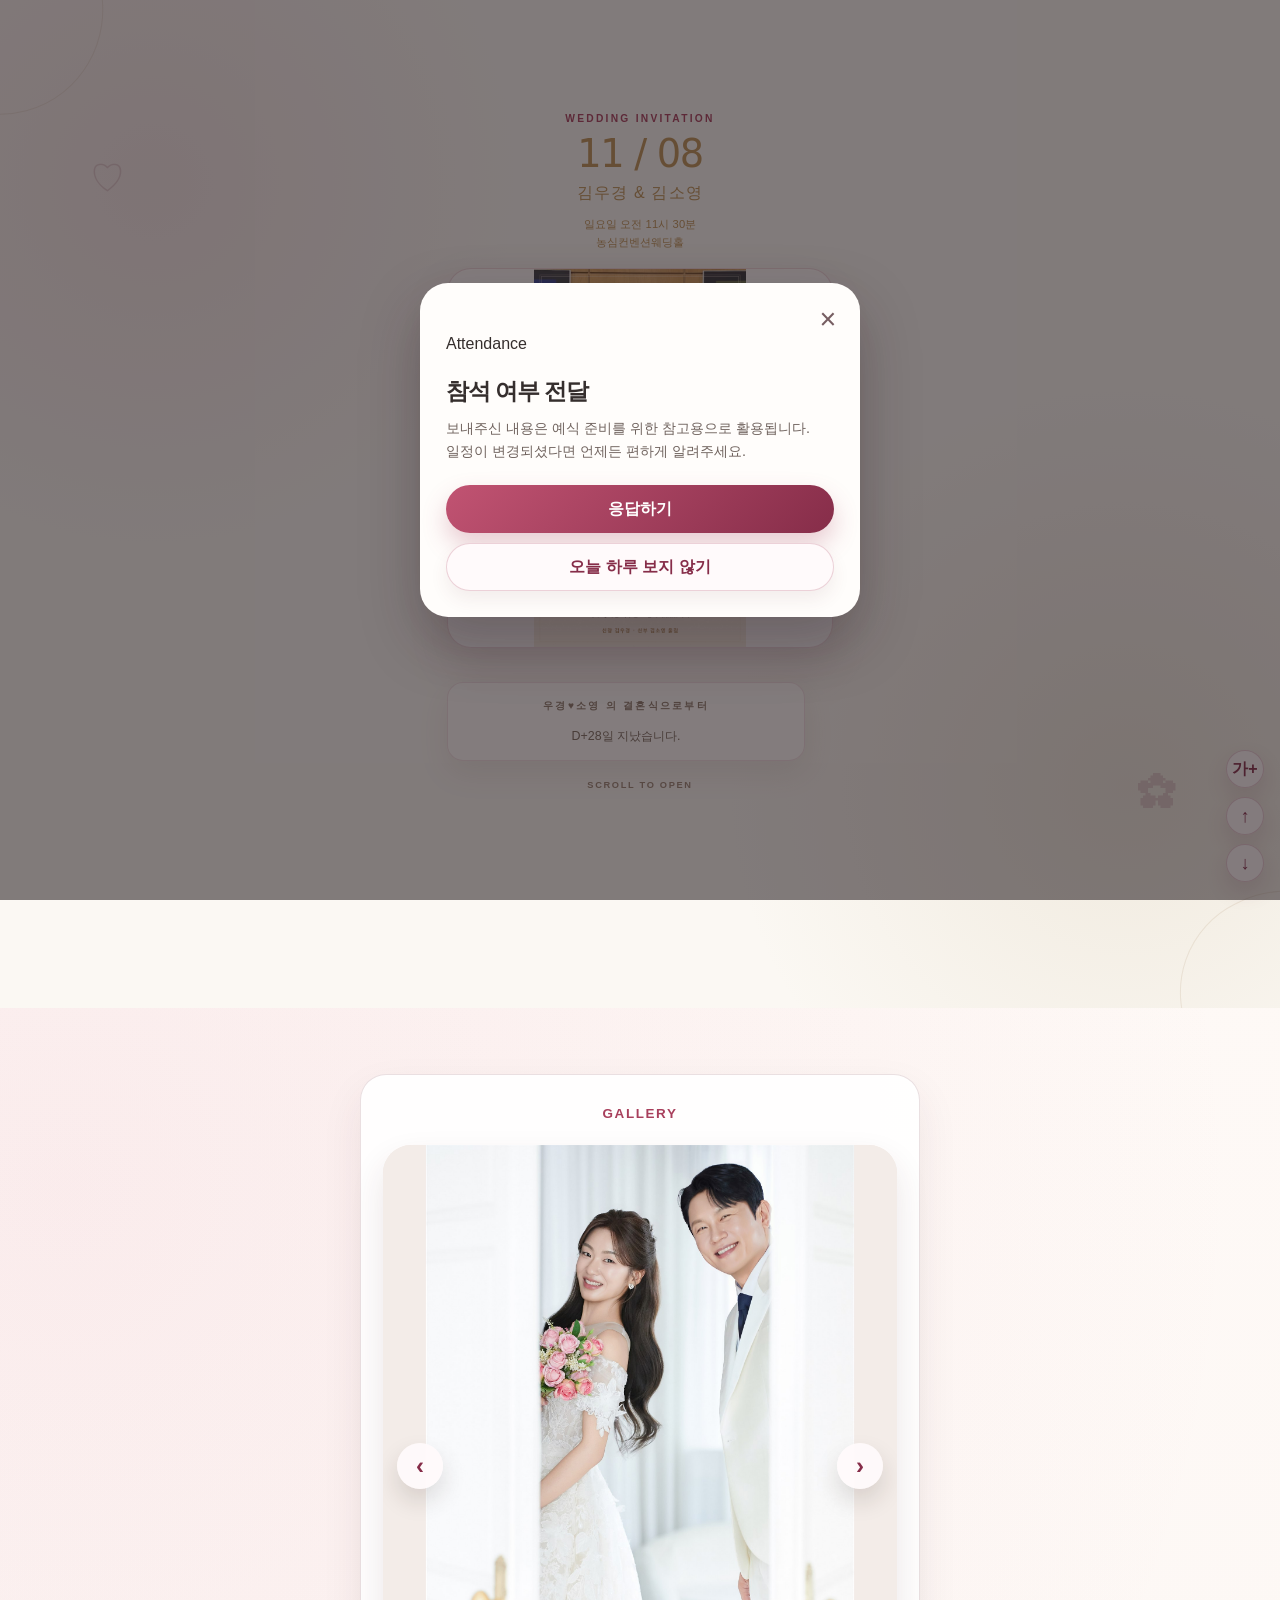
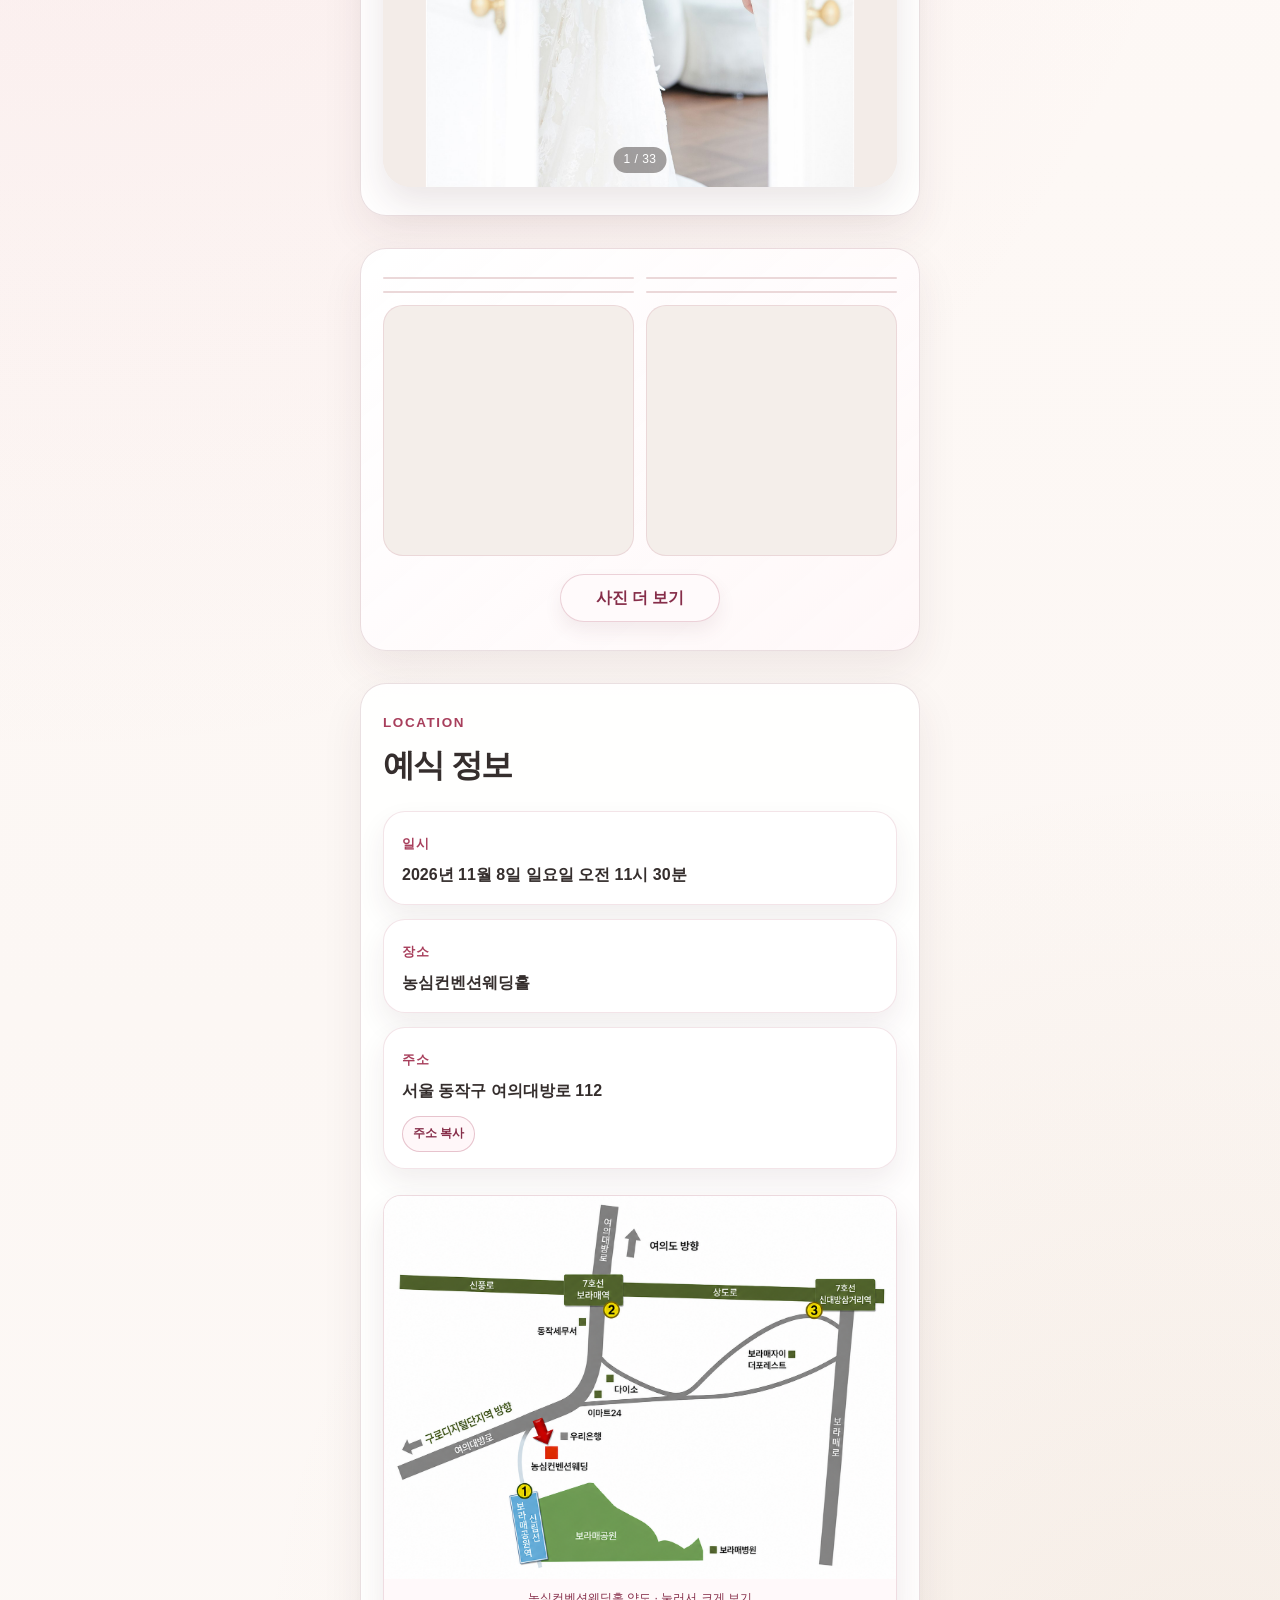
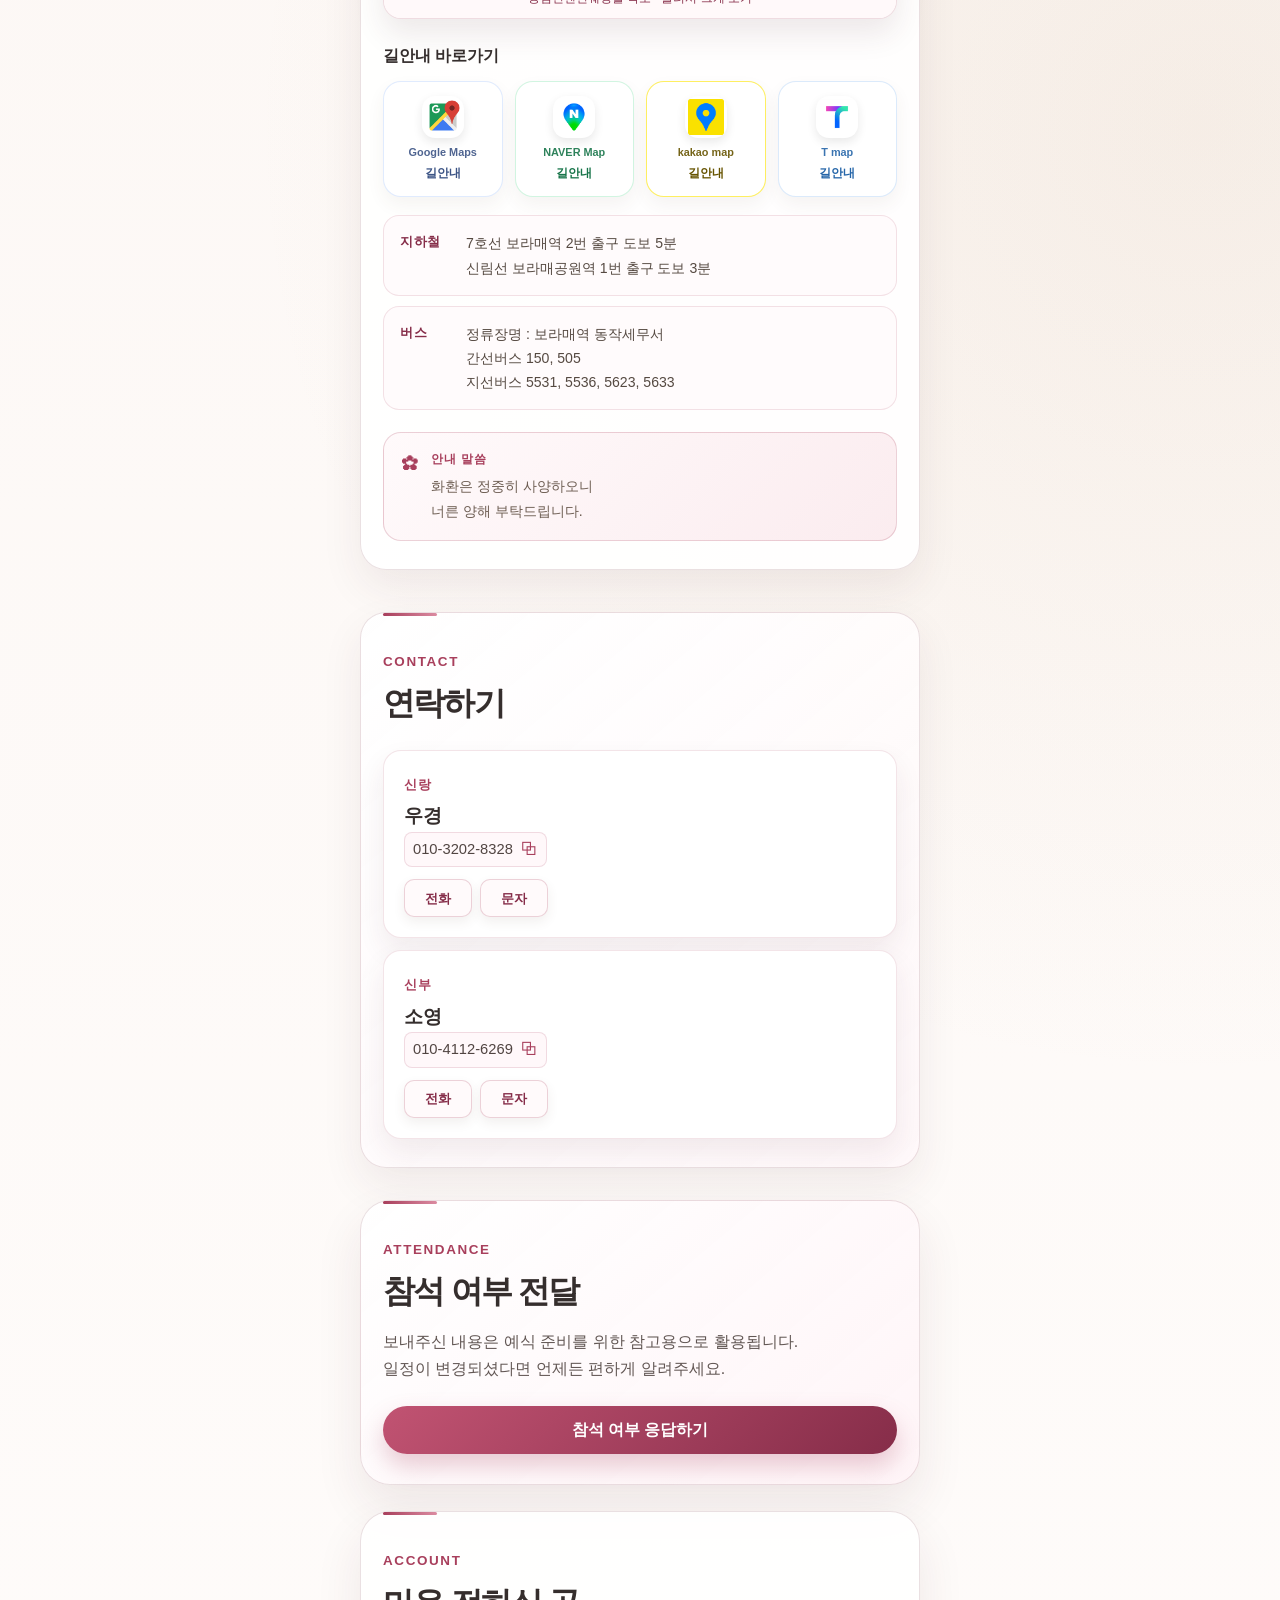
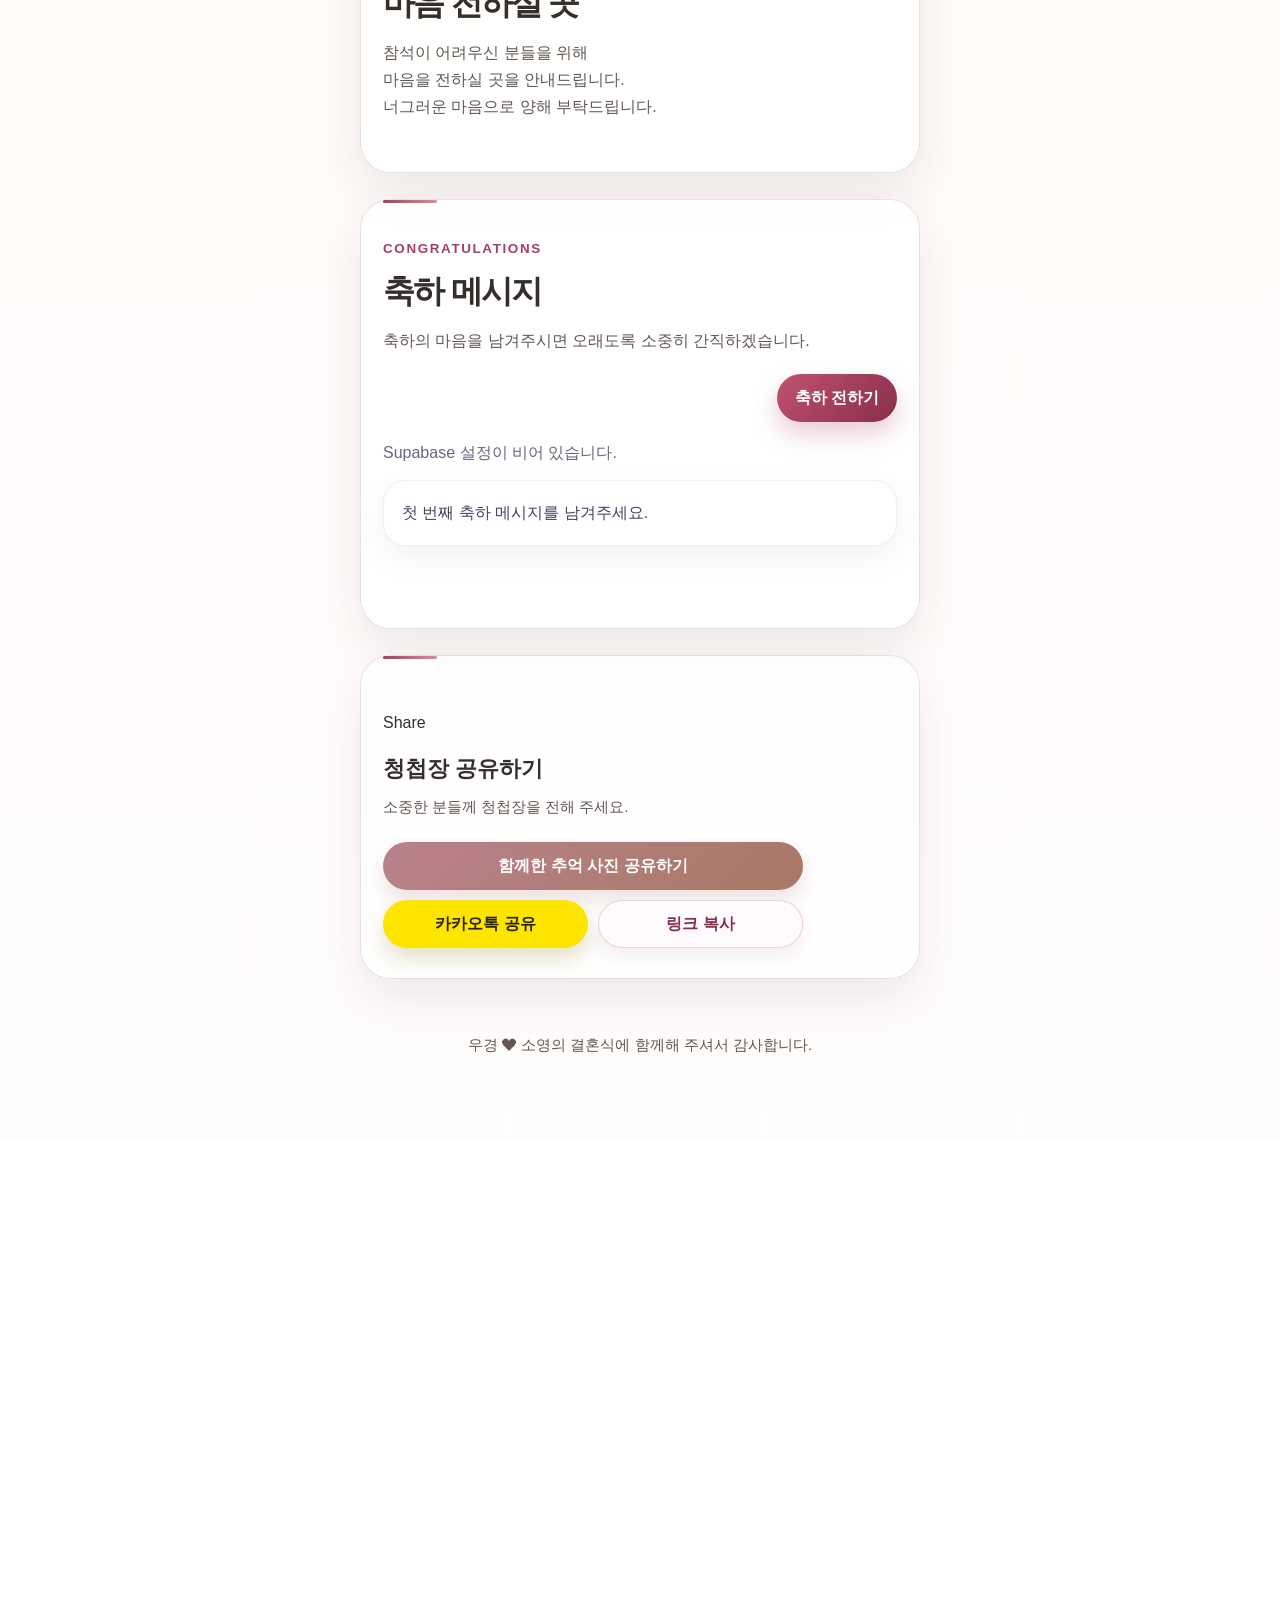
==== index.html @ b5a3bfc0 "Use thank-you image on invitation cover" ====
<!DOCTYPE html>
<html lang="ko">

<head>
  <script src="./version-check.js?v=20261126.1"></script>
  <link rel="icon" href="./assets/photos/main_logo.png" type="image/png" />

  <meta charset="UTF-8" />
  <meta name="viewport" content="width=device-width, initial-scale=1, maximum-scale=1, user-scalable=no, viewport-fit=cover" />

  <title>우경 ❤ 소영 결혼합니다</title>
  <meta name="description" content="2026년 11월 8일 일요일 오전 11시 30분 농심컨벤션웨딩홀" />

  <meta property="og:title" content="우경 ❤ 소영 결혼합니다" />
  <meta property="og:description" content="2026년 11월 8일 일요일 오전 11시 30분 농심컨벤션웨딩홀" />
  <meta property="og:type" content="website" />
  <meta property="og:image" content="./assets/photos/main_logo.png" />
  <meta name="theme-color" content="#fbf6f1" />
  <!-- Gallery starts with these tiny previews, so the first swipe never waits for a full photo. -->
  <link rel="preload" as="image" href="./assets/photos/thank-you.jpg" fetchpriority="high" />
  <link rel="preload" as="image" href="./assets/photos/thumbs/a-002.jpg" />
  <link rel="preload" as="image" href="./assets/photos/thumbs/a-003.jpg" />

  <link rel="preconnect" href="https://fonts.googleapis.com" />
  <link rel="preconnect" href="https://fonts.gstatic.com" crossorigin />
  <link href="https://fonts.googleapis.com/css2?family=Cormorant+Garamond:wght@500;600;700&display=swap"
    rel="stylesheet" />
  <link rel="stylesheet" href="https://cdn.jsdelivr.net/gh/orioncactus/pretendard/dist/web/static/pretendard.css" />

  <link rel="stylesheet" href="./styles/style.css?v=20261020.1" />
  <script>
    if ('scrollRestoration' in history) history.scrollRestoration = 'manual';
    window.scrollTo(0, 0);
  </script>
</head>

<body>
  <section class="invitation-cover" id="invitation-cover" aria-labelledby="invitation-cover-title">
    <span class="cover-ornament cover-ornament-left" aria-hidden="true">♡</span>
    <span class="cover-ornament cover-ornament-right" aria-hidden="true">✿</span>
    <div class="invitation-cover-inner">
      <p class="cover-kicker">WEDDING INVITATION</p>
      <h1 id="invitation-cover-title" class="sr-only">우경과 소영의 결혼식 초대장</h1>
      <div class="cover-event-details" aria-label="예식 정보">
        <p class="cover-date">11 / 08</p>
        <p class="cover-names"><span>김우경 & 김소영</span></p>
        <p class="cover-venue">일요일 오전 11시 30분<br>농심컨벤션웨딩홀</p>
      </div>
      <div class="cover-illustration-frame">
        <img src="./assets/photos/thank-you.jpg" alt="우경과 소영의 감사 인사" fetchpriority="high" />
      </div>

      <div class="intro-countdown-wrap cover-countdown">
        <p class="intro-countdown-caption" id="countdown-caption">우경 ♥ 소영의 결혼식까지</p>
        <div class="intro-countdown-grid">
          <div class="intro-countdown-item"><strong id="countdown-days">0</strong><span>일</span></div>
          <div class="intro-countdown-item"><strong id="countdown-hours">00</strong><span>시간</span></div>
          <div class="intro-countdown-item"><strong id="countdown-minutes">00</strong><span>분</span></div>
          <div class="intro-countdown-item"><strong id="countdown-seconds">00</strong><span>초</span></div>
        </div>
        <p class="intro-dday-text" id="countdown-dday">남았습니다.</p>
      </div>
      <p class="cover-scroll-hint">SCROLL TO OPEN</p>
    </div>
  </section>

  <nav class="floating-utilities" aria-label="청첩장 빠른 이동">
    <button class="text-size-toggle" id="text-size-toggle" type="button" aria-label="글자 크게 보기" aria-pressed="false"><span aria-hidden="true">가+</span></button>
    <button class="utility-scroll-button" id="scroll-top-button" type="button" aria-label="맨 위로 이동" title="맨 위로 이동" aria-hidden="false">↑</button>
    <button class="utility-scroll-button" id="scroll-bottom-button" type="button" aria-label="맨 아래로 이동" title="맨 아래로 이동" aria-hidden="false">↓</button>
  </nav>

  <div class="page-shell">
    <section class="section">
      <div class="section-header center">
        <p class="section-kicker">Gallery</p>
        <!-- <h2>우리의 첫 장</h2> -->
      </div>

      <div class="slider" id="photo-slider">
        <div class="slides" id="slides"></div>
        <button class="slide-nav prev" id="slide-prev" type="button" aria-label="이전 사진">‹</button>
        <button class="slide-nav next" id="slide-next" type="button" aria-label="다음 사진">›</button>
        <div class="slide-dots" id="slide-dots"></div>
      </div>
    </section>

    <section class="section gallery-section">
      <div class="gallery" id="gallery"></div>
    </section>

    <section class="section">
      <div class="section-header">
        <p class="section-kicker">Location</p>
        <h2>예식 정보</h2>
      </div>

      <div class="detail-list">
        <div class="detail-item">
          <span class="detail-label">일시</span>
          <p>2026년 11월 8일 일요일 오전 11시 30분</p>
        </div>
        <div class="detail-item">
          <span class="detail-label">장소</span>
          <p>농심컨벤션웨딩홀</p>
        </div>
        <div class="detail-item">
          <span class="detail-label">주소</span>
          <p>서울 동작구 여의대방로 112</p>
          <button class="address-copy-button" type="button" data-copy="서울 동작구 여의대방로 112">
            주소 복사
          </button>
        </div>
      </div>

      <figure class="rough-map" id="rough-map" role="button" tabindex="0" aria-label="농심컨벤션웨딩홀 약도 크게 보기">
        <img src="./assets/roughMap.png" alt="농심컨벤션웨딩홀 약도" loading="lazy" />
        <figcaption>농심컨벤션웨딩홀 약도 · 눌러서 크게 보기</figcaption>
      </figure>

      <div class="nav-section">
        <p class="nav-section-title">길안내 바로가기</p>
        <div class="nav-grid">
          <button class="nav-card nav-google" id="nav-google" type="button" aria-label="구글 지도로 길안내">
            <span class="nav-logo nav-logo-google" aria-hidden="true"><img src="./assets/map-icons/google-maps.png" alt="" /></span>
            <span class="nav-app">Google Maps</span><strong>길안내</strong>
          </button>
          <button class="nav-card nav-naver" id="nav-naver" type="button" aria-label="네이버 지도로 길안내">
            <span class="nav-logo nav-logo-naver" aria-hidden="true"><img src="./assets/map-icons/naver-map.png" alt="" /></span>
            <span class="nav-app">NAVER Map</span><strong>길안내</strong>
          </button>
          <button class="nav-card nav-kakao" id="nav-kakao" type="button" aria-label="카카오맵으로 길안내">
            <span class="nav-logo nav-logo-kakao" aria-hidden="true"><img src="./assets/map-icons/kakao-map.png" alt="" /></span>
            <span class="nav-app">kakao map</span><strong>길안내</strong>
          </button>
          <button class="nav-card nav-tmap" id="nav-tmap" type="button" aria-label="티맵으로 길안내">
            <span class="nav-logo nav-logo-tmap" aria-hidden="true"><img src="./assets/map-icons/tmap.png" alt="" /></span>
            <span class="nav-app">T map</span><strong>길안내</strong>
          </button>
        </div>
      </div>

      <div class="transit-info" aria-label="대중교통 이용 안내">
        <article class="transit-card">
          <span class="transit-label">지하철</span>
          <div>
            <p>7호선 보라매역 2번 출구 도보 5분</p>
            <p>신림선 보라매공원역 1번 출구 도보 3분</p>
          </div>
        </article>
        <article class="transit-card">
          <span class="transit-label">버스</span>
          <div>
            <p>정류장명 : 보라매역 동작세무서</p>
            <p>간선버스 150, 505</p>
            <p>지선버스 5531, 5536, 5623, 5633</p>
          </div>
        </article>
      </div>

      <aside class="flower-notice" id="flower-notice" aria-label="화환 안내">
        <span class="flower-notice-icon" aria-hidden="true">✿</span>
        <div>
          <p class="flower-notice-title">안내 말씀</p>
          <p>화환은 정중히 사양하오니<br />너른 양해 부탁드립니다.</p>
        </div>
      </aside>

    </section>
    <section class="section contact-section">
      <div class="section-header">
        <p class="section-kicker">Contact</p>
        <h2>연락하기</h2>
      </div>

      <div class="contact-list" id="contact-list" aria-live="polite">
        <div class="contact-card">
          <div class="contact-top">
            <div>
              <span class="contact-role">신랑</span>
              <strong class="contact-name">우경</strong>
              <button class="contact-number" type="button" aria-label="010-3202-8328 연락처 복사" title="연락처 복사" data-copy="01032028328" data-copy-message="연락처가 복사되었습니다."><span class="contact-number-value">010-3202-8328</span><span class="contact-copy-icon" aria-hidden="true">⧉</span></button>
            </div>
          </div>

          <div class="contact-actions">
            <a class="contact-action" href="tel:01032028328">전화</a>
            <a class="contact-action" href="sms:01032028328">문자</a>
          </div>
        </div>

        <div class="contact-card">
          <div class="contact-top">
            <div>
              <span class="contact-role">신부</span>
              <strong class="contact-name">소영</strong>
              <button class="contact-number" type="button" aria-label="010-4112-6269 연락처 복사" title="연락처 복사" data-copy="01041126269" data-copy-message="연락처가 복사되었습니다."><span class="contact-number-value">010-4112-6269</span><span class="contact-copy-icon" aria-hidden="true">⧉</span></button>
            </div>
          </div>

          <div class="contact-actions">
            <a class="contact-action" href="tel:01041126269">전화</a>
            <a class="contact-action" href="sms:01041126269">문자</a>
          </div>
        </div>
      </div>
    </section>

    <section class="rsvp-section invitation-panel" aria-labelledby="rsvp-title">
      <div class="section-heading">
        <p class="section-kicker">Attendance</p>
        <h2 id="rsvp-title">참석 여부 전달</h2>
        <p class="section-description">보내주신 내용은 예식 준비를 위한 참고용으로 활용됩니다.<br />일정이 변경되셨다면 언제든 편하게 알려주세요.</p>
      </div>
      <button class="button button-primary rsvp-open-button" id="rsvp-open-button" type="button">참석 여부 응답하기</button>
    </section>

    <section class="wedding-accounts" aria-labelledby="wedding-accounts-title">
      <div class="section-heading">
        <p class="section-kicker">Account</p>
        <h2 id="wedding-accounts-title">마음 전하실 곳</h2>
        <p class="section-description">
          참석이 어려우신 분들을 위해<br />
          마음을 전하실 곳을 안내드립니다.<br />
          너그러운 마음으로 양해 부탁드립니다.
        </p>
      </div>
      <div class="account-list" id="account-list" aria-live="polite"></div>
    </section>

    <section id="guestbook" class="guestbook-section invitation-panel">
      <div class="section-heading">
        <p class="section-kicker">Congratulations</p>
        <h2>축하 메시지</h2>
        <p class="section-description">
          축하의 마음을 남겨주시면 오래도록 소중히 간직하겠습니다.
        </p>
      </div>

      <div class="guestbook-toolbar">
        <button class="button button-primary guestbook-toggle" type="button" id="guestbook-open-btn">
          축하 전하기
        </button>
      </div>

      <div id="guestbook-form-backdrop" class="guestbook-form-backdrop" hidden></div>
      <div id="guestbook-form-panel" class="guestbook-form-panel" role="dialog" aria-modal="true" aria-labelledby="guestbook-form-title" hidden>
        <button class="guestbook-form-close" type="button" id="guestbook-form-close" aria-label="축하 전하기 닫기">×</button>
        <div class="guestbook-form-scroll">
        <div class="guestbook-form-header">
          <div>
            <h3 id="guestbook-form-title">축하 메시지 남기기</h3>
            <p id="guestbook-form-caption">따뜻한 축하의 말을 남겨주세요.</p>
          </div>
        </div>

        <form class="guestbook-form" id="guestbook-form">
          <input type="hidden" id="guestbook-edit-id" value="" />

          <div class="guestbook-identity-picker" aria-label="축하 메시지 꾸미기">
            <div class="guestbook-picker-row">
              <span class="guestbook-label">프레임 색상</span>
              <div class="guestbook-theme-options" id="guestbook-theme-picker">
                <button type="button" class="guestbook-theme-btn theme-pink" data-theme="pink" aria-label="핑크 프레임"></button>
                <button type="button" class="guestbook-theme-btn theme-blue" data-theme="blue" aria-label="블루 프레임"></button>
                <button type="button" class="guestbook-theme-btn theme-purple" data-theme="purple" aria-label="퍼플 프레임"></button>
                <button type="button" class="guestbook-theme-btn theme-green" data-theme="green" aria-label="그린 프레임"></button>
                <button type="button" class="guestbook-theme-btn theme-yellow" data-theme="yellow" aria-label="옐로우 프레임"></button>
              </div>
            </div>
            <div class="guestbook-picker-row">
              <span class="guestbook-label">아이콘</span>
              <div class="guestbook-icon-options" id="guestbook-icon-picker">
                <button type="button" class="guestbook-icon-btn" data-icon="heart" aria-label="하트 아이콘">♥</button>
                <button type="button" class="guestbook-icon-btn" data-icon="flower" aria-label="꽃 아이콘">✿</button>
                <button type="button" class="guestbook-icon-btn" data-icon="ribbon" aria-label="리본 아이콘">🎀</button>
                <button type="button" class="guestbook-icon-btn" data-icon="sparkle" aria-label="반짝임 아이콘">✦</button>
                <button type="button" class="guestbook-icon-btn" data-icon="smile" aria-label="웃는 얼굴 아이콘">☺</button>
                <button type="button" class="guestbook-icon-btn" data-icon="leaf" aria-label="잎사귀 아이콘">❋</button>
              </div>
            </div>
          </div>

          <label class="guestbook-field">
            <span class="guestbook-label">표시할 이름</span>
            <input id="guestbook-name" class="guestbook-input" type="text" maxlength="20" placeholder="성함을 남겨주세요"
              required />
          </label>

          <!-- <div class="guestbook-ai-row">
            <div class="guestbook-ai-copy">
              <strong>축하 메시지 추천받기</strong>
              <span>AI 추천 축하 문구를 받아볼 수 있어요.</span>
            </div>
            <button type="button" class="button button-secondary" id="guestbook-ai-open">
              추천 문구 조회
            </button>
          </div> -->

          <label class="guestbook-field">
            <span class="guestbook-label">축하 메시지</span>
            <textarea id="guestbook-message" class="guestbook-textarea" rows="5" maxlength="300"
              placeholder="저희의 결혼을 축하해주세요" required></textarea>
          </label>

          <label class="guestbook-field">
            <span class="guestbook-label">비밀번호</span>
            <input id="guestbook-password" class="guestbook-input" type="password" minlength="4" maxlength="20"
              placeholder="수정/삭제에 사용할 비밀번호" required />
          </label>

          <p class="guestbook-help">비밀번호는 브라우저에 저장되지 않으며, 수정/삭제시 입력해야 합니다.</p>

          <div class="guestbook-actions">
            <button class="button button-secondary" type="button" id="guestbook-cancel-btn">취소</button>
            <button class="button button-primary" type="submit" id="guestbook-submit-btn">작성 완료</button>
          </div>
        </form>
        </div>
      </div>

      <div class="guestbook-board">
        <div id="guestbook-edit-lock" class="guestbook-edit-lock" hidden>
          <div class="guestbook-edit-lock-card">
            <strong>수정 중입니다</strong>
            <p>현재 선택한 글을 수정하는 동안 다른 글의 수정/삭제는 잠시 비활성화됩니다.</p>
            <button type="button" class="button button-secondary" id="guestbook-edit-cancel-overlay-btn">
              수정 취소
            </button>
          </div>
        </div>

        <div class="guestbook-status" id="guestbook-status">축하 메시지를 불러오는 중입니다.</div>
        <div class="guestbook-list" id="guestbook-list"></div>
        <div class="guestbook-pagination" id="guestbook-pagination" aria-label="축하 메시지 페이지"></div>
      </div>

      <div id="guestbook-celebration" class="guestbook-celebration" role="status" aria-live="polite" hidden>
        <div class="guestbook-celebration-card">
          <span class="guestbook-celebration-spark" aria-hidden="true">✦</span>
          <strong>마음이 전해졌어요</strong>
          <span>따뜻한 축하를 남겨주셔서 감사합니다.</span>
          <i aria-hidden="true">✿</i><i aria-hidden="true">♥</i><i aria-hidden="true">✦</i>
        </div>
      </div>

      <div id="guestbook-ai-modal" class="guestbook-ai-modal" hidden>
        <div class="guestbook-ai-backdrop" data-ai-close="true"></div>
        <div class="guestbook-ai-dialog" role="dialog" aria-modal="true" aria-labelledby="guestbook-ai-title">
          <div class="guestbook-ai-header">
            <div>
              <p class="guestbook-ai-kicker">AI Message</p>
              <h3 id="guestbook-ai-title">AI 추천 축하 문구</h3>
            </div>
            <button type="button" class="guestbook-ai-close" id="guestbook-ai-close" aria-label="닫기">×</button>
          </div>

          <div class="guestbook-ai-section">
            <p class="guestbook-ai-label">대상 선택</p>
            <div class="guestbook-ai-targets">
              <button type="button" class="guestbook-ai-target-btn" data-ai-target="groom">우경</button>
              <button type="button" class="guestbook-ai-target-btn" data-ai-target="bride">소영</button>
            </div>
          </div>

          <div class="guestbook-ai-section">
            <p class="guestbook-ai-label">버전 선택</p>
            <div class="guestbook-ai-versions">
              <button type="button" class="guestbook-ai-version-btn" data-ai-version="friend">친구</button>
              <button type="button" class="guestbook-ai-version-btn" data-ai-version="coworker">직장동료</button>
              <button type="button" class="guestbook-ai-version-btn" data-ai-version="family">가족</button>
              <button type="button" class="guestbook-ai-version-btn" data-ai-version="olderBrother">형/오빠</button>
              <button type="button" class="guestbook-ai-version-btn" data-ai-version="olderSister">누나/언니</button>
            </div>
          </div>

          <div class="guestbook-ai-section">
            <div class="guestbook-ai-results-head">
              <p class="guestbook-ai-label">추천 문구 4개</p>
              <button type="button" class="button button-secondary guestbook-ai-refresh" id="guestbook-ai-request-btn">
                추천받기
              </button>
            </div>
            <div id="guestbook-ai-status" class="guestbook-ai-status">대상과 버전을 고른 뒤 추천받기를 눌러주세요.</div>
            <div id="guestbook-ai-list" class="guestbook-ai-list"></div>

          </div>
        </div>
      </div>
    </section>



    <section class="share-section invitation-panel" aria-labelledby="share-title">
      <p class="section-kicker">Share</p>
      <h2 id="share-title">청첩장 공유하기</h2>
      <p>소중한 분들께 청첩장을 전해 주세요.</p>
      <div class="share-actions">
        <a class="button share-memory-button" id="guest-photo-share-link" href="./upload/">함께한 추억 사진 공유하기</a>
        <button class="button share-kakao-button" type="button" id="share-kakao-btn">카카오톡 공유</button>
        <button class="button button-secondary" type="button" id="share-copy-link-btn">링크 복사</button>
      </div>
    </section>

    <footer class="footer">우경 ❤ 소영의 결혼식에 함께해 주셔서 감사합니다.</footer>
  </div>

  <div class="lightbox hidden" id="lightbox">
    <button class="lightbox-nav lightbox-prev" id="lightbox-prev" type="button" aria-label="이전 사진">‹</button>
    <button class="lightbox-close" id="lightbox-close" type="button" aria-label="닫기">×</button>
    <div class="lightbox-loading" id="lightbox-loading" role="status" aria-live="polite"><span></span><em>사진을 불러오는 중입니다</em></div>
    <img id="lightbox-image" src="" alt="확대 이미지" />
    <button class="lightbox-nav lightbox-next" id="lightbox-next" type="button" aria-label="다음 사진">›</button>
    <p class="lightbox-count" id="lightbox-count" aria-live="polite">1 / 1</p>
  </div>

  <div class="map-lightbox hidden" id="rough-map-lightbox" role="dialog" aria-modal="true" aria-label="약도 크게 보기">
    <button class="map-lightbox-close" id="rough-map-lightbox-close" type="button" aria-label="약도 닫기">×</button>
    <div class="map-lightbox-viewport" id="rough-map-lightbox-viewport">
      <img id="rough-map-lightbox-image" src="./assets/roughMap.png" alt="농심컨벤션웨딩홀 약도 확대 이미지" />
    </div>
    <p class="map-lightbox-hint">두 손가락으로 확대하고, 한 손가락으로 이동할 수 있습니다.</p>
  </div>

  <div class="rsvp-modal" id="rsvp-modal" hidden>
    <div class="rsvp-backdrop" data-rsvp-close></div>
    <section class="rsvp-dialog" role="dialog" aria-modal="true" aria-labelledby="rsvp-dialog-title">
      <button class="rsvp-close" type="button" data-rsvp-close aria-label="참석 여부 응답 닫기">×</button>
      <div class="rsvp-dialog-content">
      <div id="rsvp-prompt-view">
        <p class="section-kicker">Attendance</p>
        <h3 id="rsvp-dialog-title">참석 여부 전달</h3>
        <p class="rsvp-dialog-description">보내주신 내용은 예식 준비를 위한 참고용으로 활용됩니다.<br />일정이 변경되셨다면 언제든 편하게 알려주세요.</p>
        <div class="rsvp-prompt-actions">
          <button class="button button-primary" id="rsvp-prompt-yes" type="button">응답하기</button>
          <button class="button button-secondary" id="rsvp-prompt-later" type="button">오늘 하루 보지 않기</button>
        </div>
      </div>
      <div id="rsvp-form-view" hidden>
        <p class="section-kicker">Attendance</p>
        <h3>참석 여부 전달</h3>
        <p class="rsvp-dialog-description">보내주신 내용은 예식 준비를 위한 참고용으로 활용됩니다.<br />일정이 변경되셨다면 언제든 편하게 알려주세요.</p>
        <form id="rsvp-form" class="rsvp-form">
        <fieldset class="rsvp-choice-fieldset">
          <legend>참석 여부</legend>
          <label class="rsvp-choice"><input type="radio" name="attendance" value="attending" checked /><span>참석합니다</span></label>
          <label class="rsvp-choice"><input type="radio" name="attendance" value="declined" /><span>참석이 어렵습니다</span></label>
        </fieldset>
        <label class="rsvp-field">성함 <span>선택</span><input name="name" maxlength="30" autocomplete="name" placeholder="성함을 입력해주세요" /></label>
        <label class="rsvp-field" id="rsvp-guest-count-field">참석 인원<select name="guest_count" aria-label="참석 인원"><option value="1">1명</option><option value="2">2명</option><option value="3">3명</option><option value="4">4명</option><option value="5">5명 이상</option></select></label>
        <label class="rsvp-field">전달 사항 <span>선택</span><textarea name="message" maxlength="200" placeholder="식사 여부 등 전달하실 내용이 있다면 남겨주세요."></textarea></label>
        <label class="rsvp-honeypot" aria-hidden="true">웹사이트<input name="website" tabindex="-1" autocomplete="off" /></label>
        <p class="rsvp-status" id="rsvp-status" aria-live="polite"></p>
        <button class="button button-primary" id="rsvp-submit-button" type="submit">응답 저장하기</button>
      </form>
      </div>
      </div>
    </section>
  </div>

  <div class="toast" id="toast">복사되었습니다.</div>

  <script src="https://cdn.jsdelivr.net/npm/@supabase/supabase-js@2"></script>
  <script src="https://t1.kakaocdn.net/kakao_js_sdk/2.8.1/kakao.min.js"></script>
  <script type="module" src="./scripts/main.js?v=20261126.1"></script>
</body>

</html>
---- styles/style.css ----
/* =========================================================
   style.css
   Main stylesheet entrypoint
   - Keep only @import rules here.
   - Edit feature styles in ./partials/*.css.
========================================================= */

@import url('./partials/reset-base.css');
@import url('./partials/utilities.css');
@import url('./partials/toast.css');
@import url('./partials/buttons.css');
@import url('./partials/invitation-cover.css');
@import url('./partials/intro.css');
@import url('./partials/layout-sections.css');
@import url('./partials/slider.css');
@import url('./partials/gallery.css');
@import url('./partials/details-location.css');
@import url('./partials/navigation-links.css');
@import url('./partials/accounts.css');
@import url('./partials/share.css');
@import url('./partials/guestbook.css');
@import url('./partials/guestbook-ai-modal.css');
@import url('./partials/footer.css');
@import url('./partials/lightbox.css');
@import url('./partials/responsive.css');
@import url('./partials/contact.css');
@import url('./partials/rsvp.css');
@import url('./partials/visual-refresh.css');
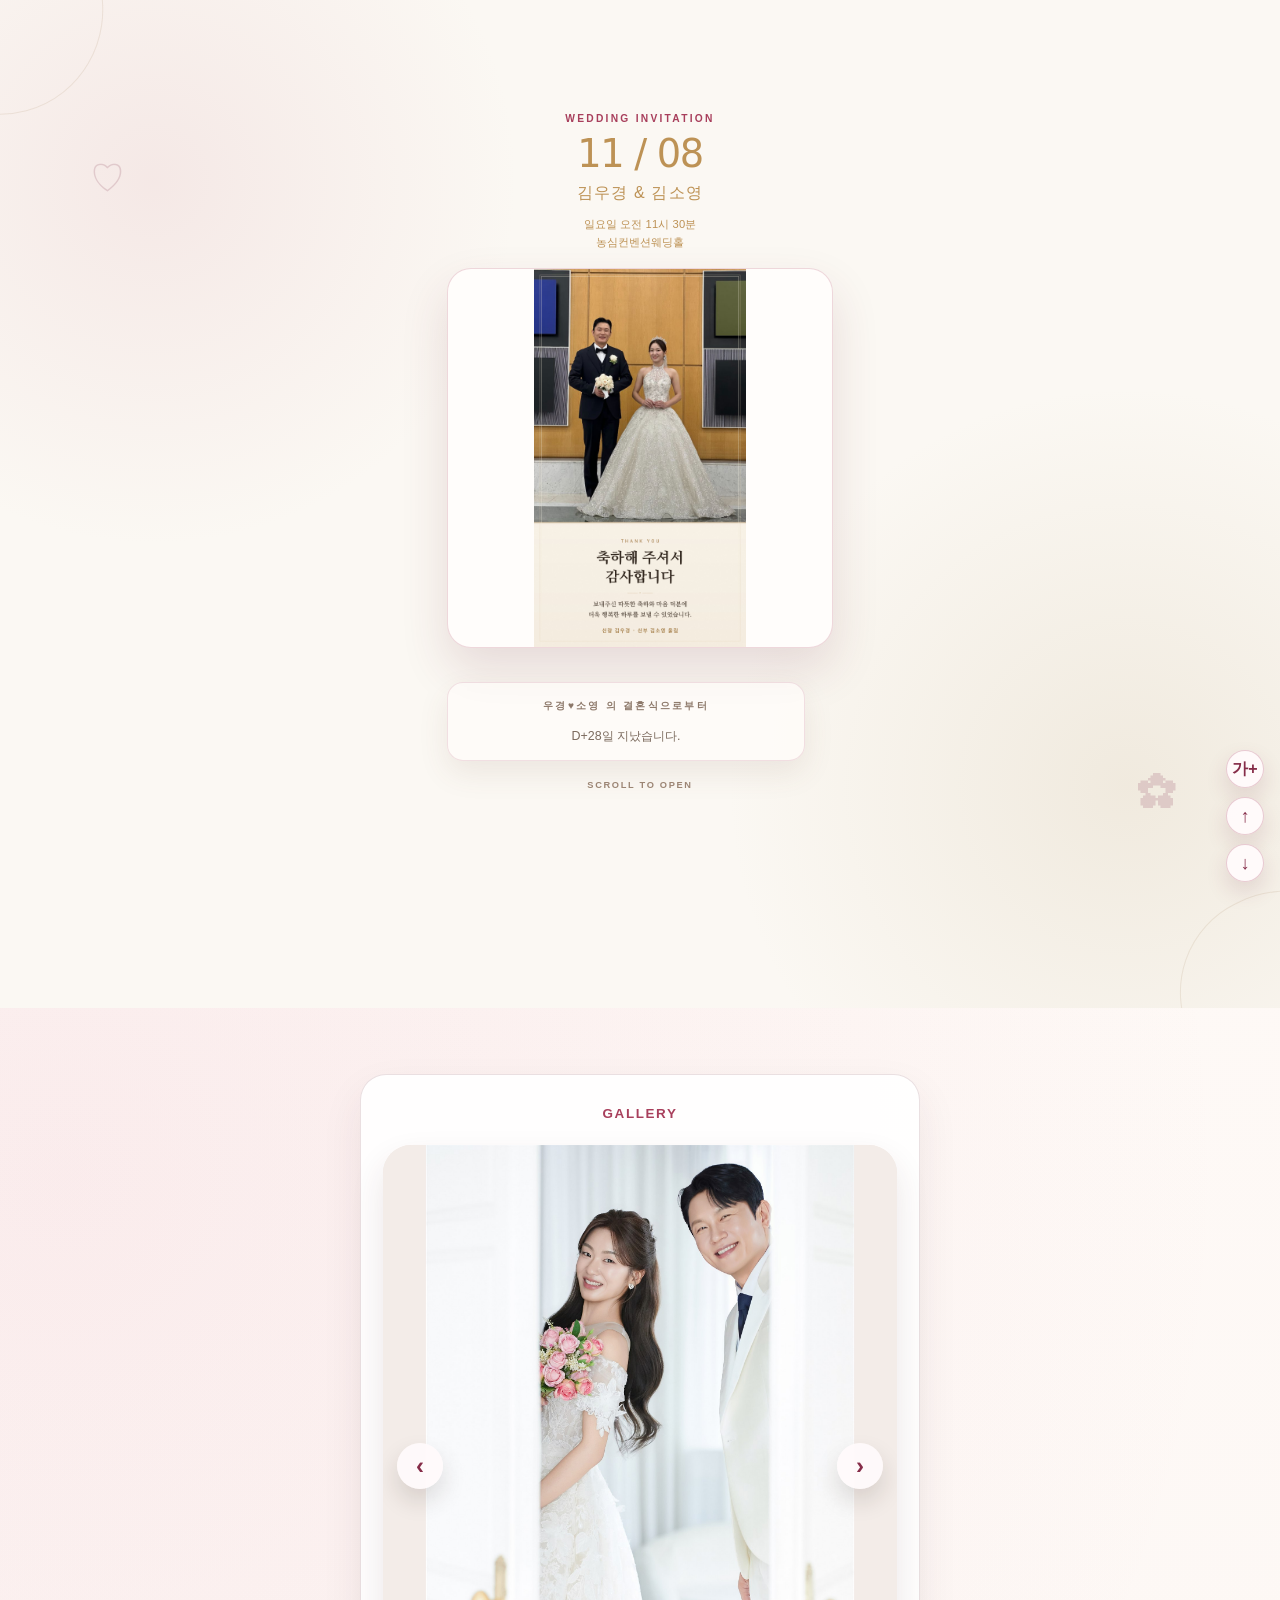
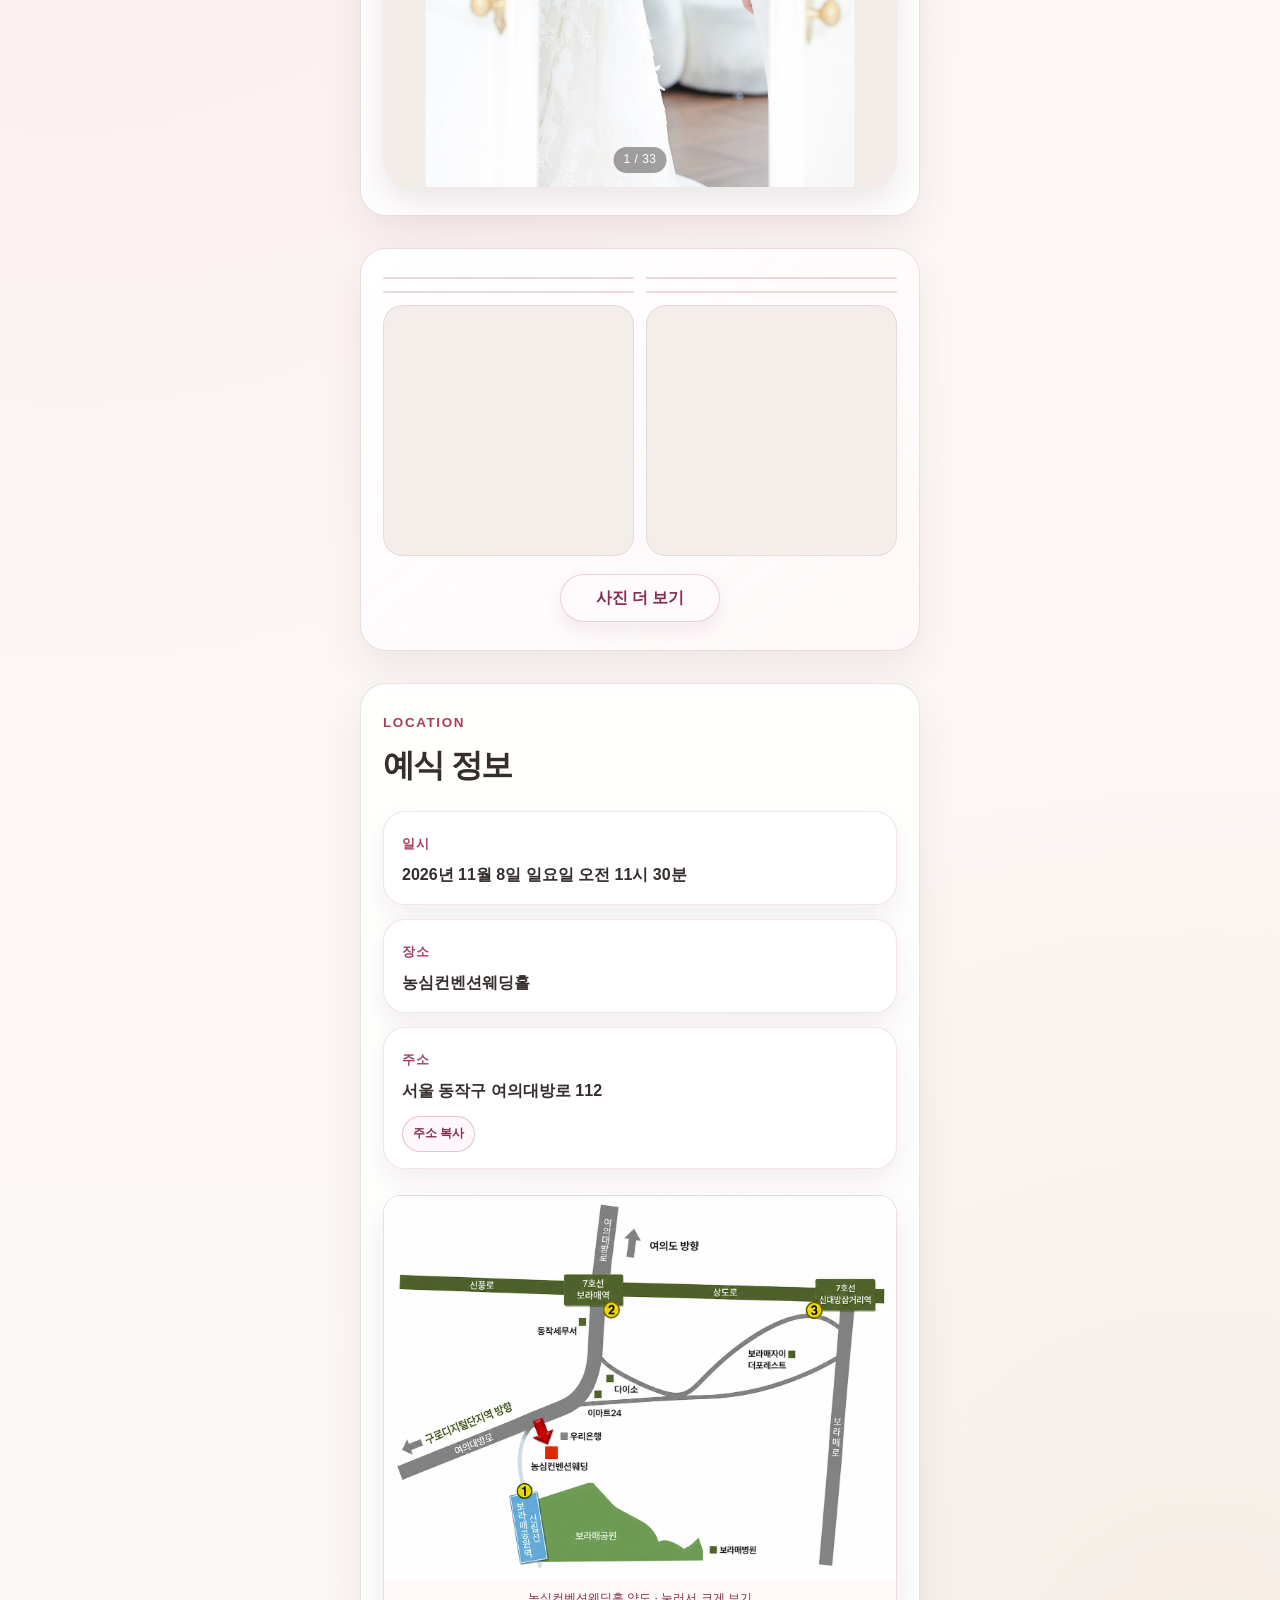
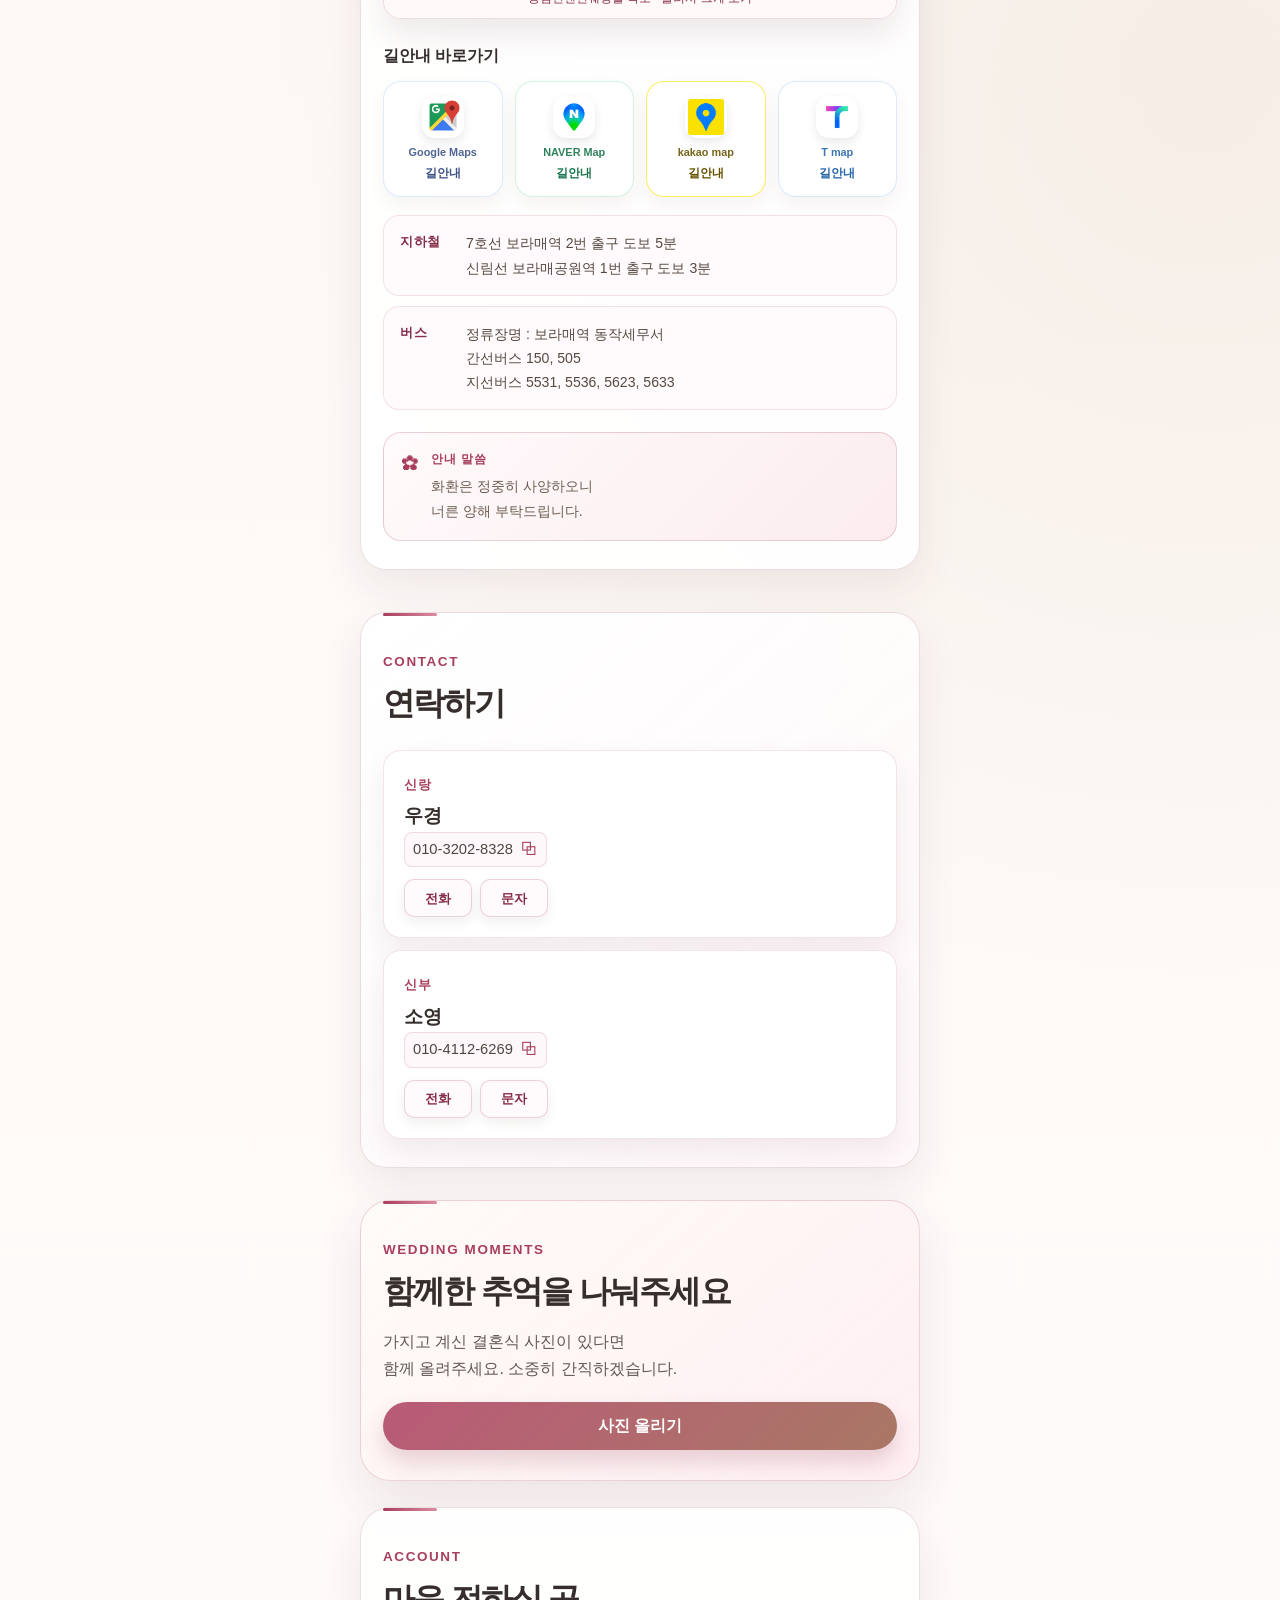
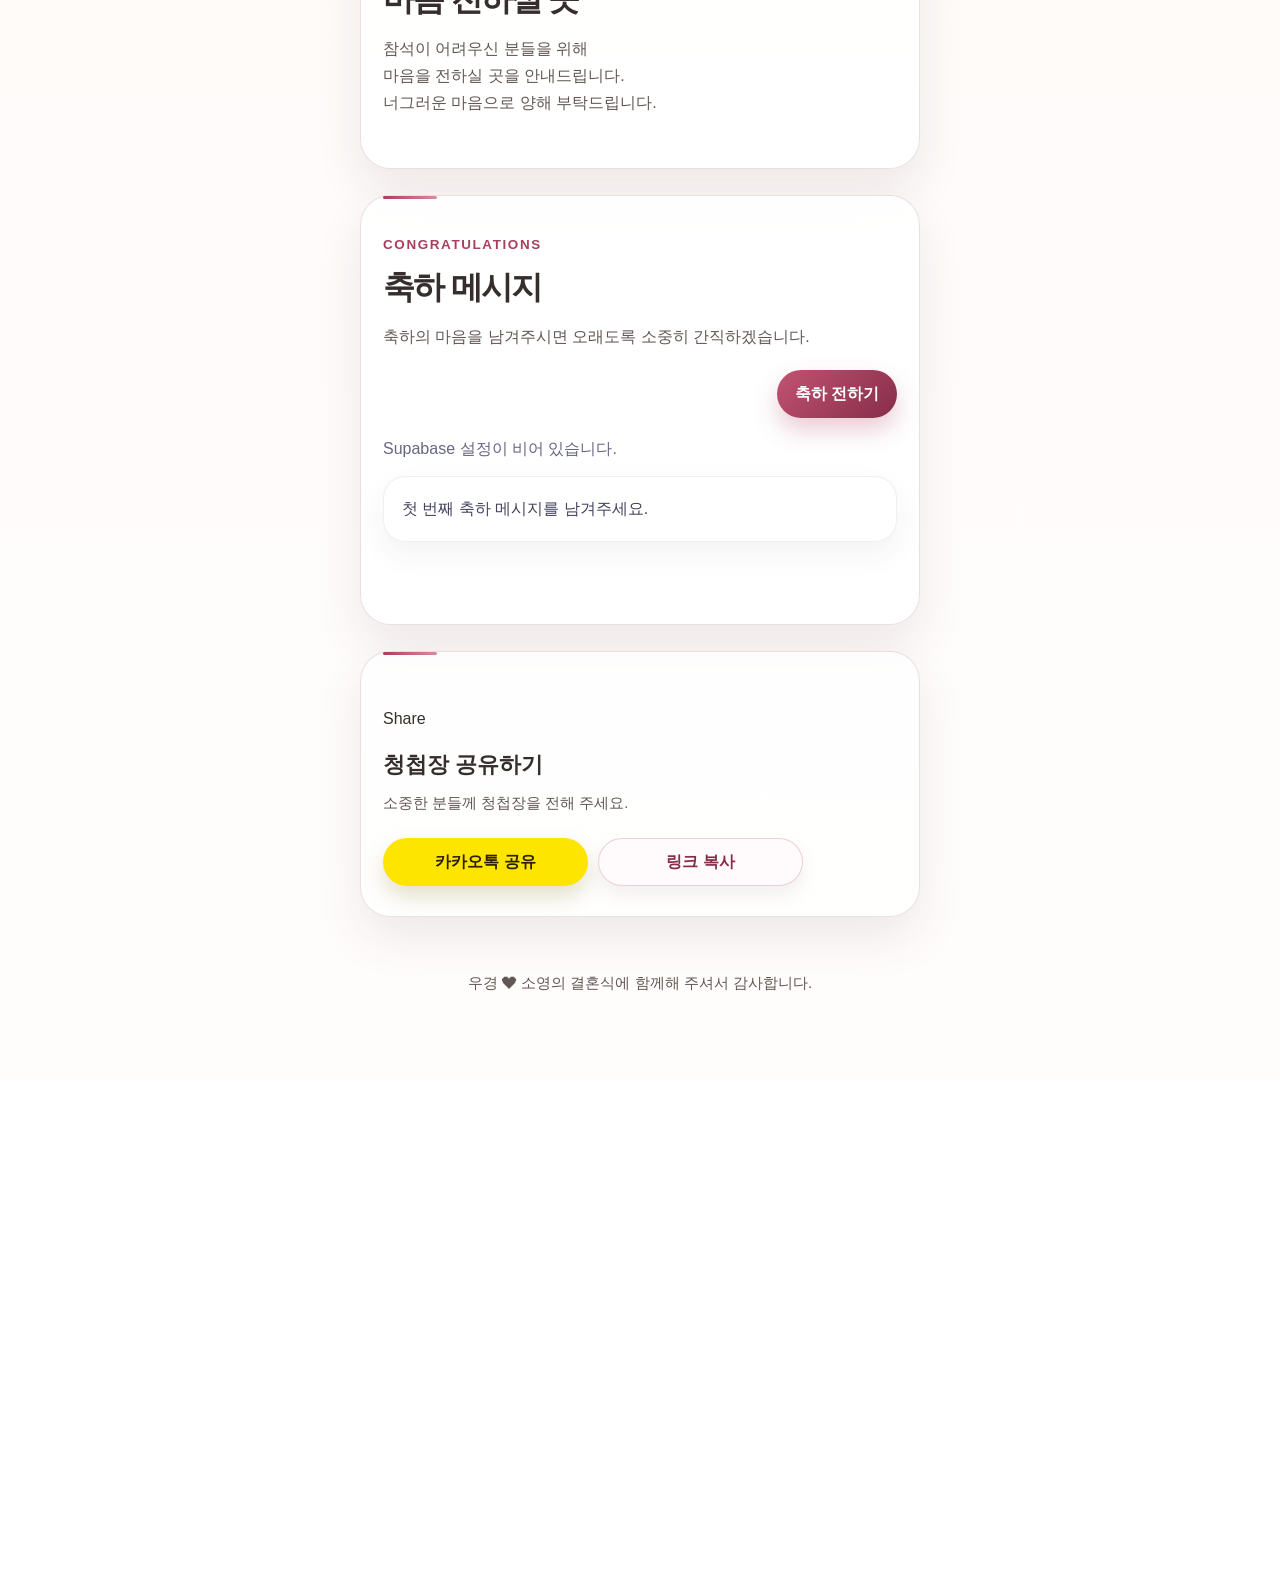
==== commit 19de7fa2: "Replace RSVP with wedding photo upload callout" ====
--- a/index.html
+++ b/index.html
@@ -2,7 +2,7 @@
 <html lang="ko">
 
 <head>
-  <script src="./version-check.js?v=20261126.1"></script>
+  <script src="./version-check.js?v=20261126.2"></script>
   <link rel="icon" href="./assets/photos/main_logo.png" type="image/png" />
 
   <meta charset="UTF-8" />
@@ -27,7 +27,7 @@
     rel="stylesheet" />
   <link rel="stylesheet" href="https://cdn.jsdelivr.net/gh/orioncactus/pretendard/dist/web/static/pretendard.css" />
 
-  <link rel="stylesheet" href="./styles/style.css?v=20261020.1" />
+  <link rel="stylesheet" href="./styles/style.css?v=20261126.2" />
   <script>
     if ('scrollRestoration' in history) history.scrollRestoration = 'manual';
     window.scrollTo(0, 0);
@@ -206,13 +206,13 @@
       </div>
     </section>
 
-    <section class="rsvp-section invitation-panel" aria-labelledby="rsvp-title">
+    <section class="photo-upload-section invitation-panel" id="guest-photo-share-section" aria-labelledby="guest-photo-share-title">
       <div class="section-heading">
-        <p class="section-kicker">Attendance</p>
-        <h2 id="rsvp-title">참석 여부 전달</h2>
-        <p class="section-description">보내주신 내용은 예식 준비를 위한 참고용으로 활용됩니다.<br />일정이 변경되셨다면 언제든 편하게 알려주세요.</p>
-      </div>
-      <button class="button button-primary rsvp-open-button" id="rsvp-open-button" type="button">참석 여부 응답하기</button>
+        <p class="section-kicker">Wedding Moments</p>
+        <h2 id="guest-photo-share-title">함께한 추억을 나눠주세요</h2>
+        <p class="section-description">가지고 계신 결혼식 사진이 있다면<br />함께 올려주세요. 소중히 간직하겠습니다.</p>
+      </div>
+      <a class="button photo-upload-button" id="guest-photo-share-link" href="./upload/">사진 올리기</a>
     </section>
 
     <section class="wedding-accounts" aria-labelledby="wedding-accounts-title">
@@ -396,7 +396,6 @@
       <h2 id="share-title">청첩장 공유하기</h2>
       <p>소중한 분들께 청첩장을 전해 주세요.</p>
       <div class="share-actions">
-        <a class="button share-memory-button" id="guest-photo-share-link" href="./upload/">함께한 추억 사진 공유하기</a>
         <button class="button share-kakao-button" type="button" id="share-kakao-btn">카카오톡 공유</button>
         <button class="button button-secondary" type="button" id="share-copy-link-btn">링크 복사</button>
       </div>
@@ -422,47 +421,11 @@
     <p class="map-lightbox-hint">두 손가락으로 확대하고, 한 손가락으로 이동할 수 있습니다.</p>
   </div>
 
-  <div class="rsvp-modal" id="rsvp-modal" hidden>
-    <div class="rsvp-backdrop" data-rsvp-close></div>
-    <section class="rsvp-dialog" role="dialog" aria-modal="true" aria-labelledby="rsvp-dialog-title">
-      <button class="rsvp-close" type="button" data-rsvp-close aria-label="참석 여부 응답 닫기">×</button>
-      <div class="rsvp-dialog-content">
-      <div id="rsvp-prompt-view">
-        <p class="section-kicker">Attendance</p>
-        <h3 id="rsvp-dialog-title">참석 여부 전달</h3>
-        <p class="rsvp-dialog-description">보내주신 내용은 예식 준비를 위한 참고용으로 활용됩니다.<br />일정이 변경되셨다면 언제든 편하게 알려주세요.</p>
-        <div class="rsvp-prompt-actions">
-          <button class="button button-primary" id="rsvp-prompt-yes" type="button">응답하기</button>
-          <button class="button button-secondary" id="rsvp-prompt-later" type="button">오늘 하루 보지 않기</button>
-        </div>
-      </div>
-      <div id="rsvp-form-view" hidden>
-        <p class="section-kicker">Attendance</p>
-        <h3>참석 여부 전달</h3>
-        <p class="rsvp-dialog-description">보내주신 내용은 예식 준비를 위한 참고용으로 활용됩니다.<br />일정이 변경되셨다면 언제든 편하게 알려주세요.</p>
-        <form id="rsvp-form" class="rsvp-form">
-        <fieldset class="rsvp-choice-fieldset">
-          <legend>참석 여부</legend>
-          <label class="rsvp-choice"><input type="radio" name="attendance" value="attending" checked /><span>참석합니다</span></label>
-          <label class="rsvp-choice"><input type="radio" name="attendance" value="declined" /><span>참석이 어렵습니다</span></label>
-        </fieldset>
-        <label class="rsvp-field">성함 <span>선택</span><input name="name" maxlength="30" autocomplete="name" placeholder="성함을 입력해주세요" /></label>
-        <label class="rsvp-field" id="rsvp-guest-count-field">참석 인원<select name="guest_count" aria-label="참석 인원"><option value="1">1명</option><option value="2">2명</option><option value="3">3명</option><option value="4">4명</option><option value="5">5명 이상</option></select></label>
-        <label class="rsvp-field">전달 사항 <span>선택</span><textarea name="message" maxlength="200" placeholder="식사 여부 등 전달하실 내용이 있다면 남겨주세요."></textarea></label>
-        <label class="rsvp-honeypot" aria-hidden="true">웹사이트<input name="website" tabindex="-1" autocomplete="off" /></label>
-        <p class="rsvp-status" id="rsvp-status" aria-live="polite"></p>
-        <button class="button button-primary" id="rsvp-submit-button" type="submit">응답 저장하기</button>
-      </form>
-      </div>
-      </div>
-    </section>
-  </div>
-
   <div class="toast" id="toast">복사되었습니다.</div>
 
   <script src="https://cdn.jsdelivr.net/npm/@supabase/supabase-js@2"></script>
   <script src="https://t1.kakaocdn.net/kakao_js_sdk/2.8.1/kakao.min.js"></script>
-  <script type="module" src="./scripts/main.js?v=20261126.1"></script>
+  <script type="module" src="./scripts/main.js?v=20261126.2"></script>
 </body>
 
 </html>
--- a/styles/style.css
+++ b/styles/style.css
@@ -24,5 +24,4 @@
 @import url('./partials/lightbox.css');
 @import url('./partials/responsive.css');
 @import url('./partials/contact.css');
-@import url('./partials/rsvp.css');
 @import url('./partials/visual-refresh.css');
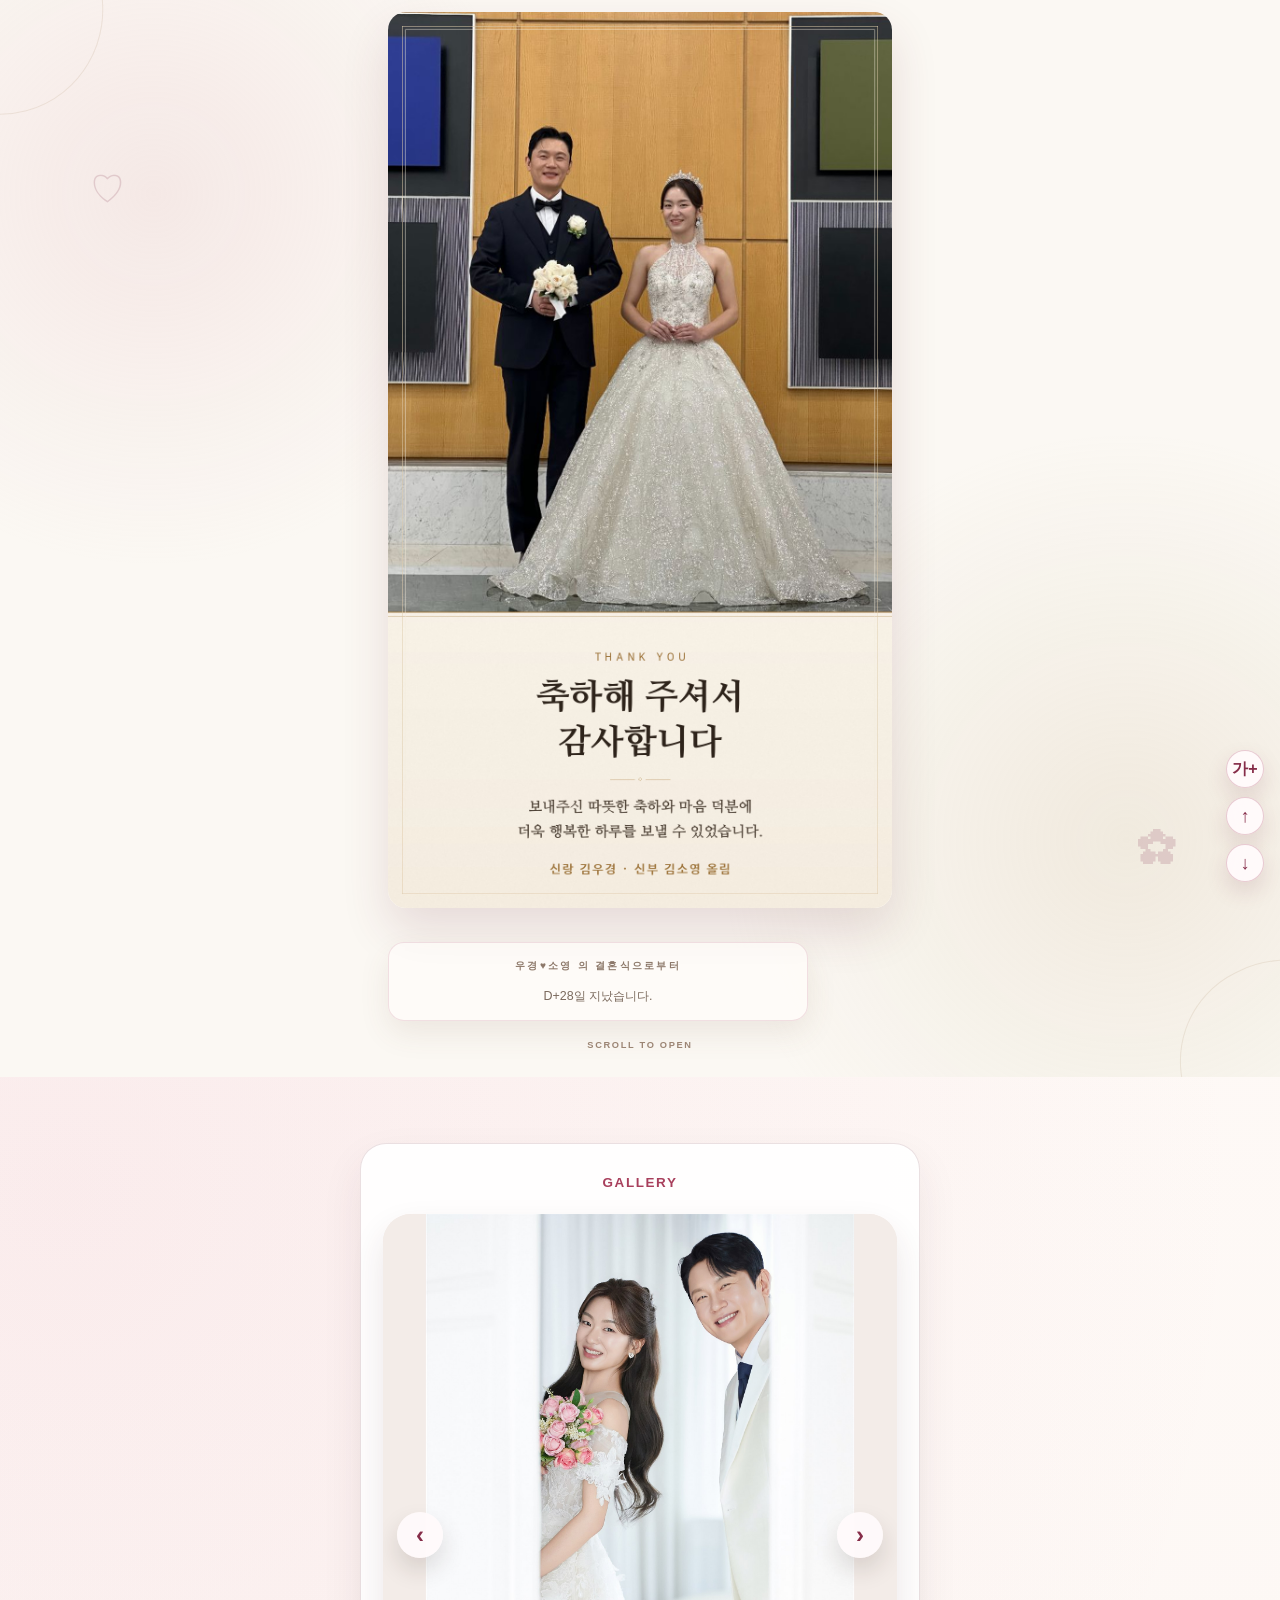
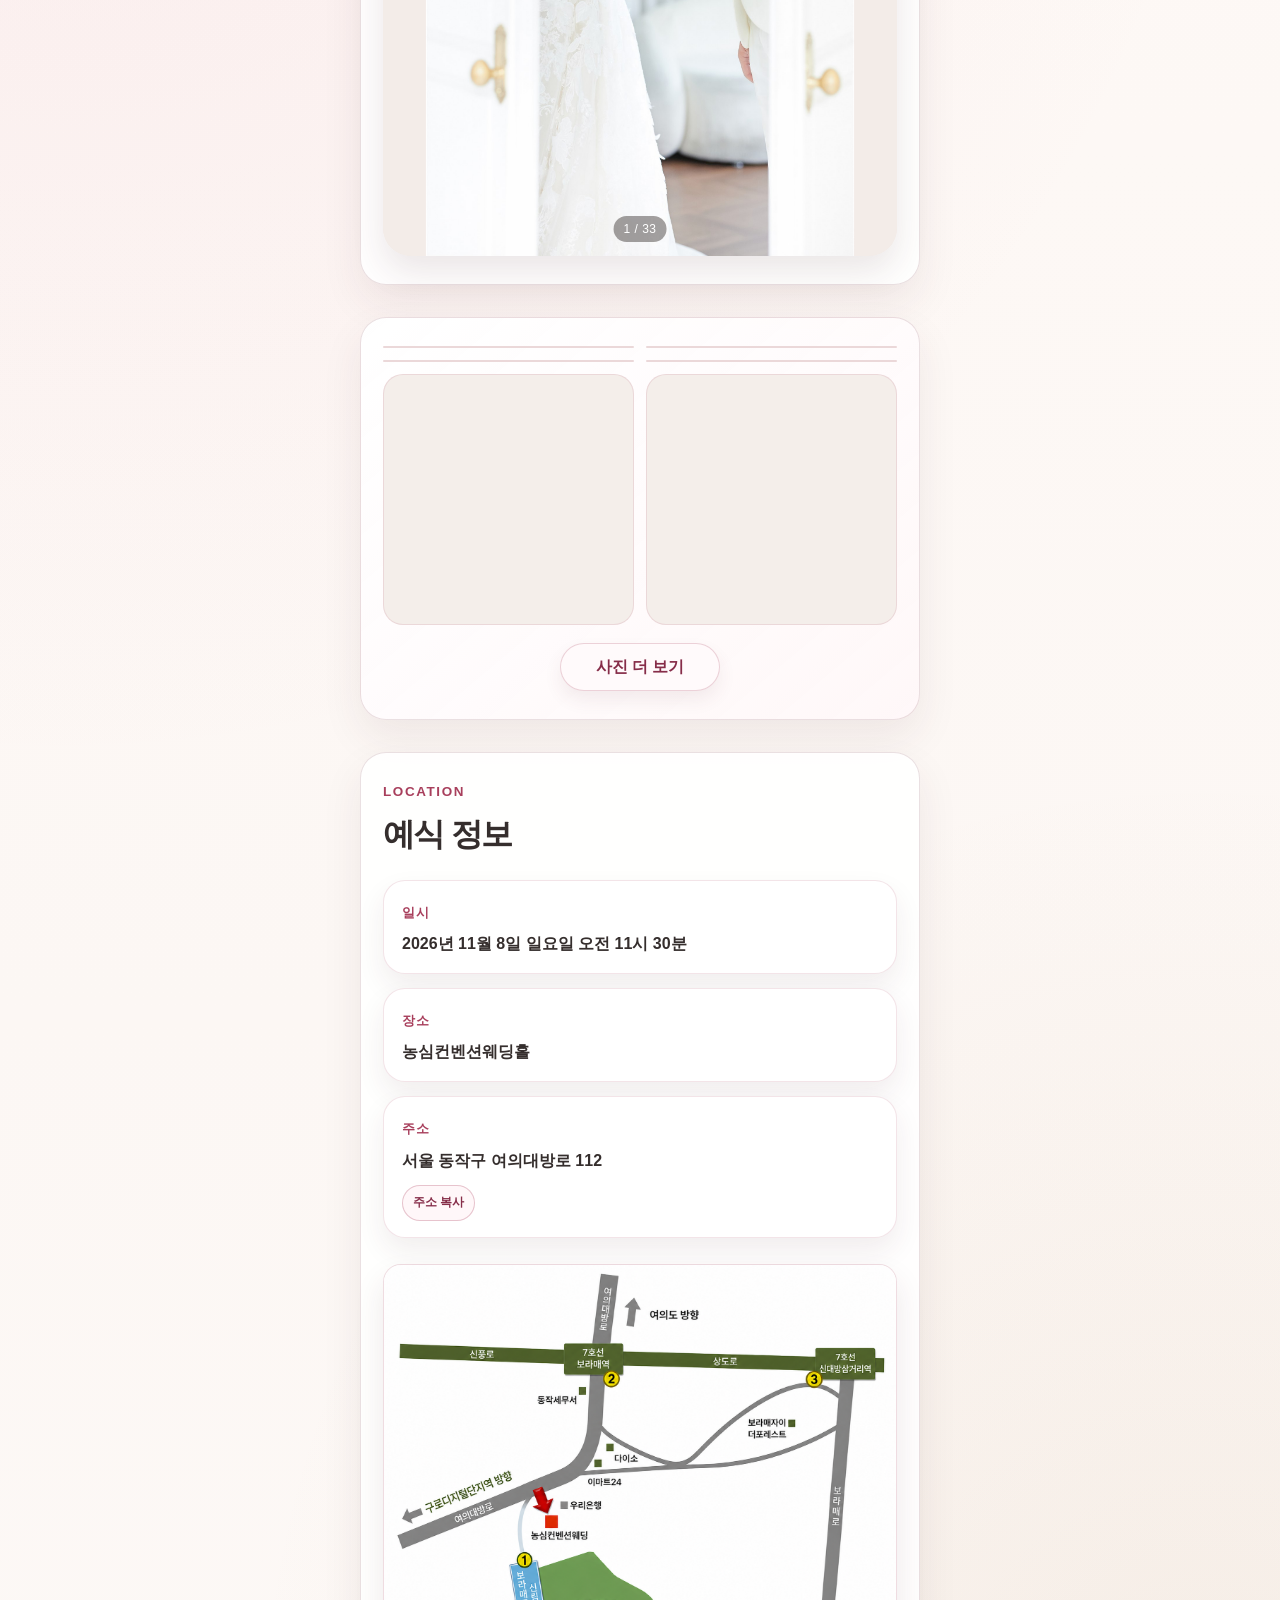
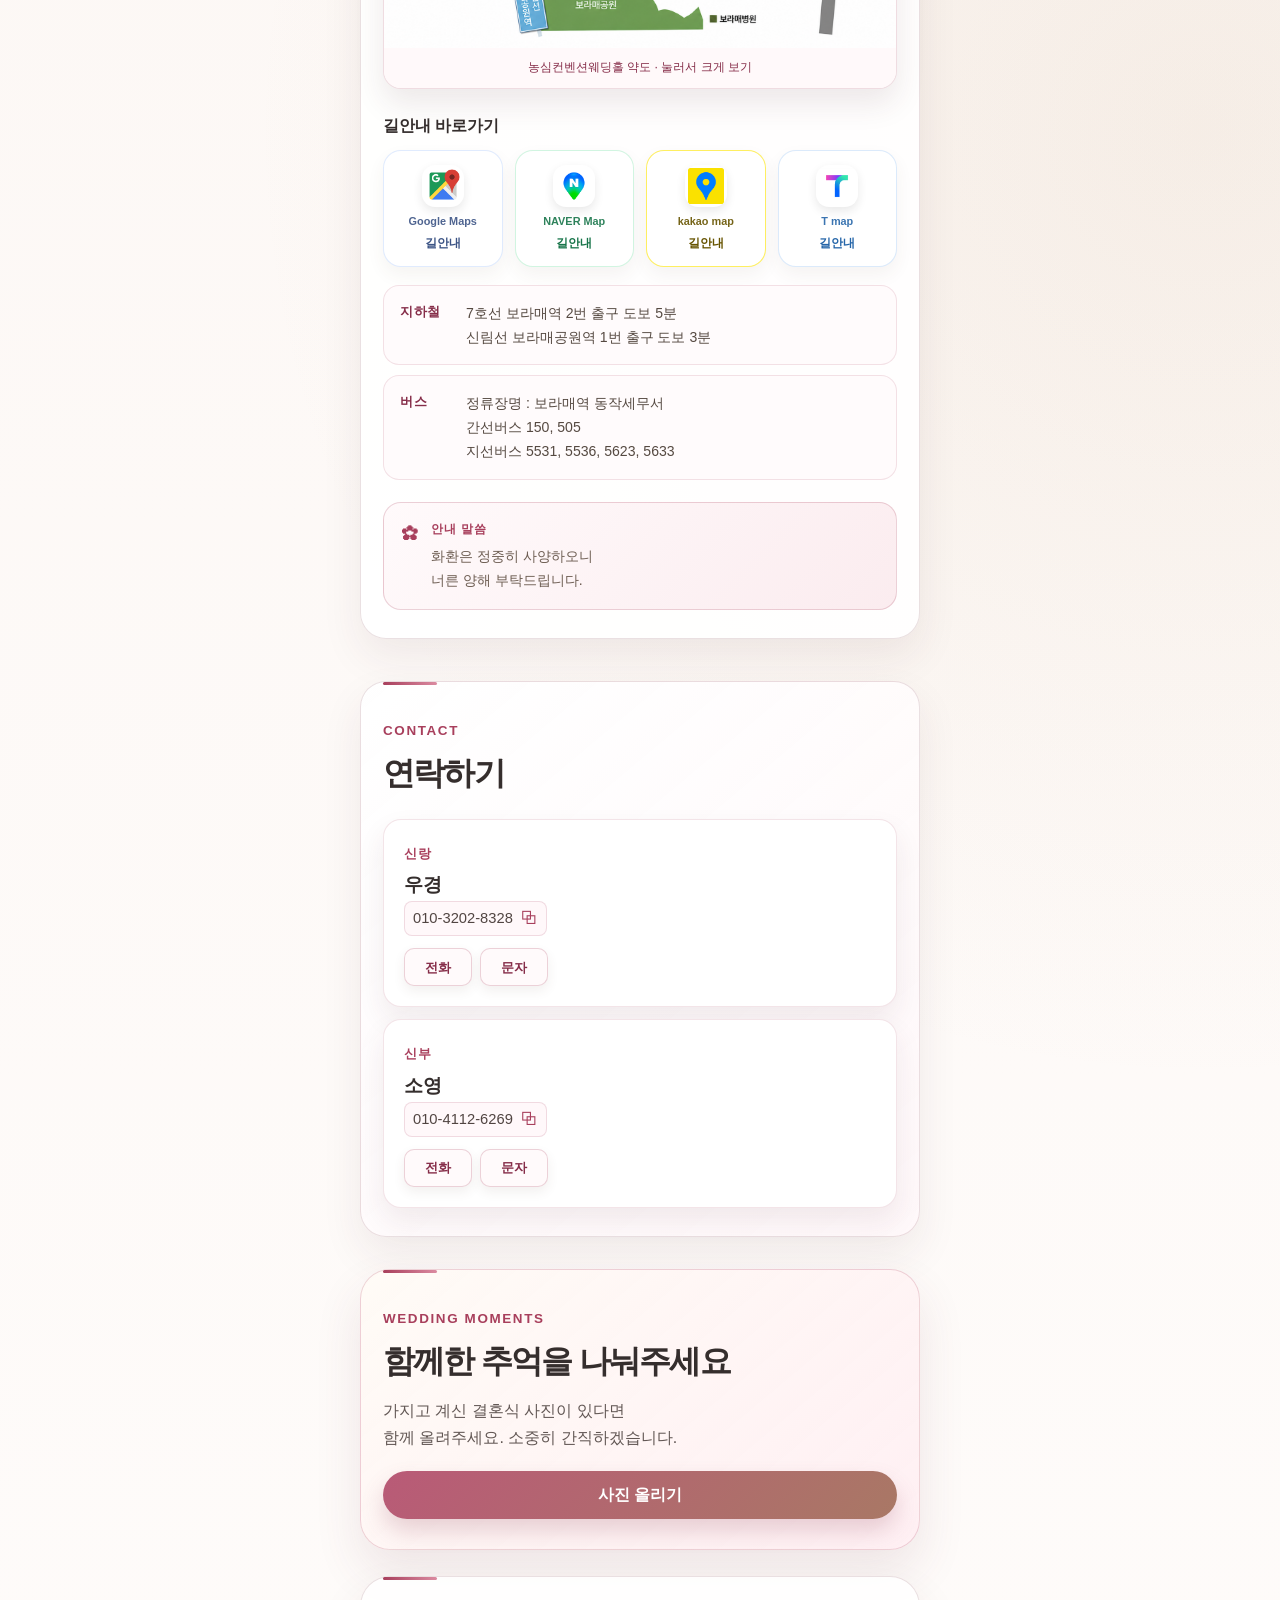
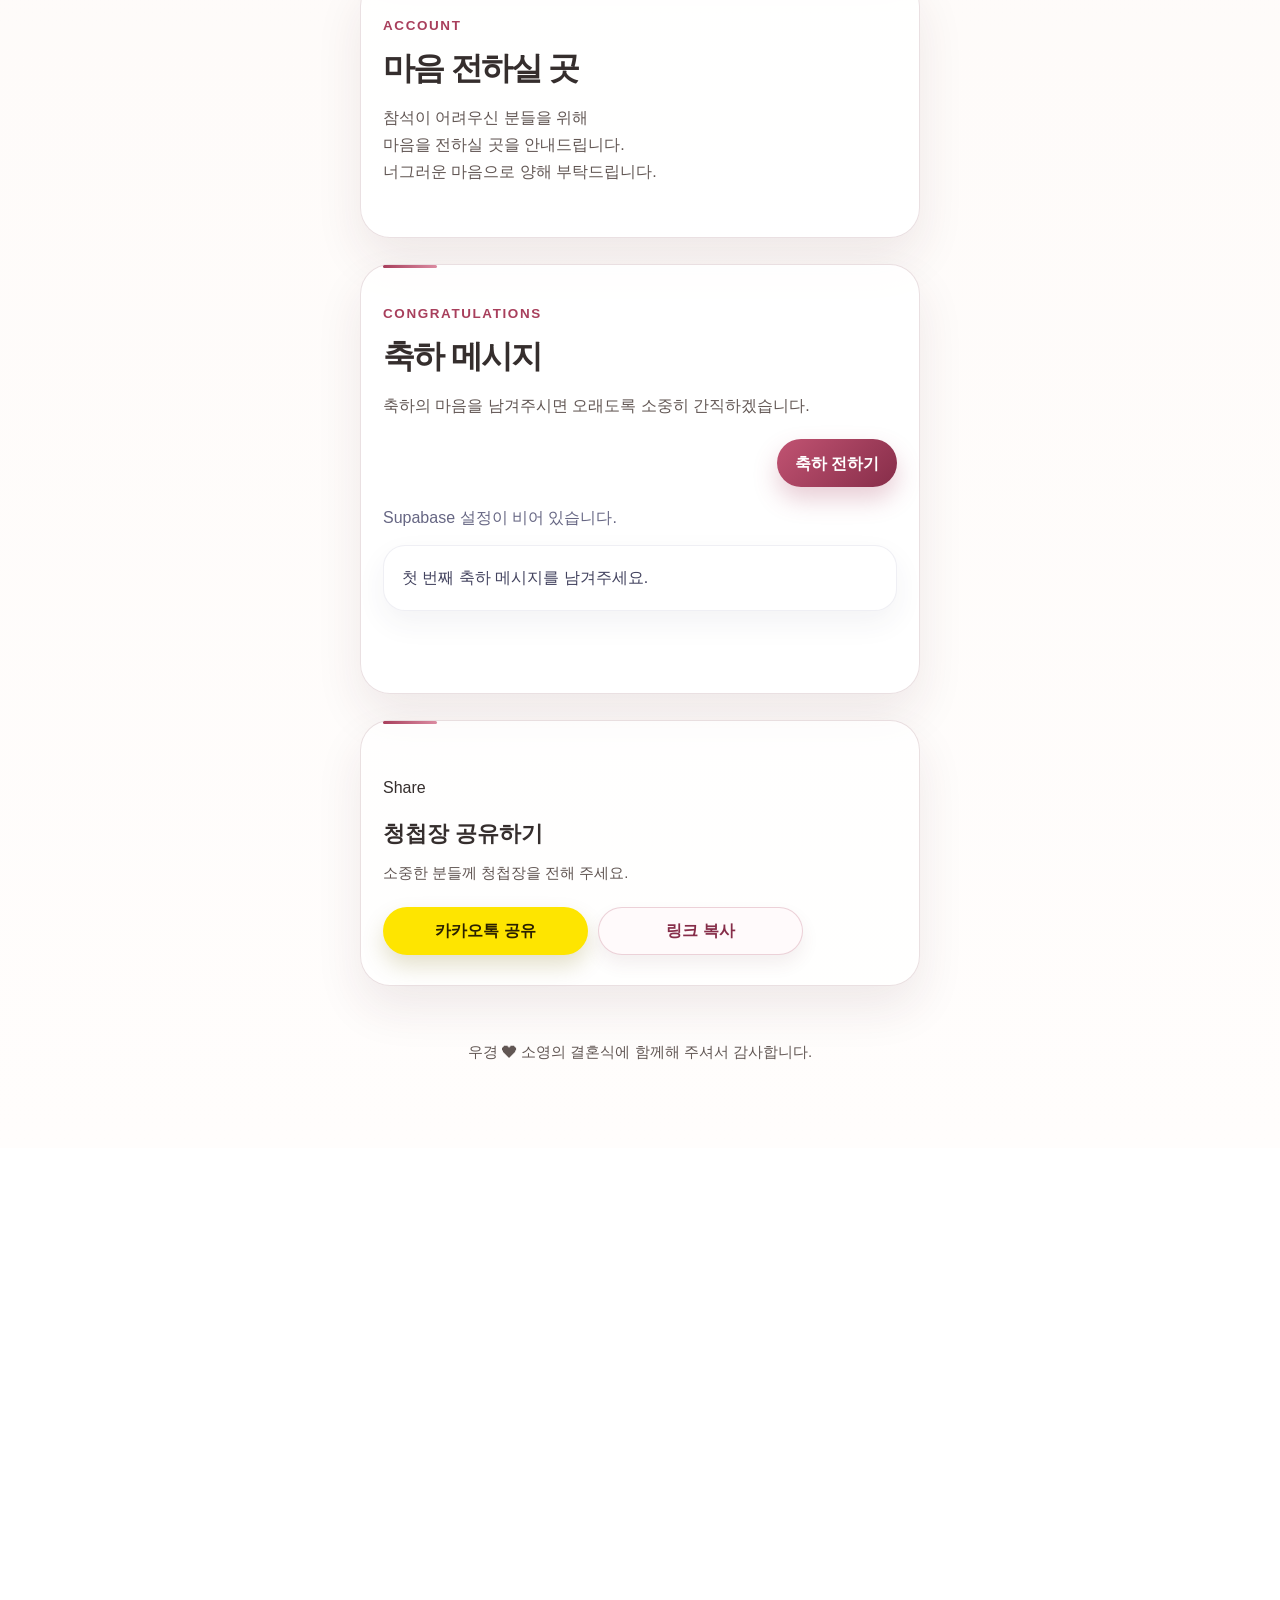
==== commit 78438f91: "Expand thank-you image on invitation cover" ====
--- a/index.html
+++ b/index.html
@@ -2,7 +2,7 @@
 <html lang="ko">
 
 <head>
-  <script src="./version-check.js?v=20261126.2"></script>
+  <script src="./version-check.js?v=20261126.3"></script>
   <link rel="icon" href="./assets/photos/main_logo.png" type="image/png" />
 
   <meta charset="UTF-8" />
@@ -27,7 +27,7 @@
     rel="stylesheet" />
   <link rel="stylesheet" href="https://cdn.jsdelivr.net/gh/orioncactus/pretendard/dist/web/static/pretendard.css" />
 
-  <link rel="stylesheet" href="./styles/style.css?v=20261126.2" />
+  <link rel="stylesheet" href="./styles/style.css?v=20261126.3" />
   <script>
     if ('scrollRestoration' in history) history.scrollRestoration = 'manual';
     window.scrollTo(0, 0);
@@ -39,13 +39,7 @@
     <span class="cover-ornament cover-ornament-left" aria-hidden="true">♡</span>
     <span class="cover-ornament cover-ornament-right" aria-hidden="true">✿</span>
     <div class="invitation-cover-inner">
-      <p class="cover-kicker">WEDDING INVITATION</p>
-      <h1 id="invitation-cover-title" class="sr-only">우경과 소영의 결혼식 초대장</h1>
-      <div class="cover-event-details" aria-label="예식 정보">
-        <p class="cover-date">11 / 08</p>
-        <p class="cover-names"><span>김우경 & 김소영</span></p>
-        <p class="cover-venue">일요일 오전 11시 30분<br>농심컨벤션웨딩홀</p>
-      </div>
+      <h1 id="invitation-cover-title" class="sr-only">우경과 소영의 감사 인사</h1>
       <div class="cover-illustration-frame">
         <img src="./assets/photos/thank-you.jpg" alt="우경과 소영의 감사 인사" fetchpriority="high" />
       </div>
@@ -425,7 +419,7 @@
 
   <script src="https://cdn.jsdelivr.net/npm/@supabase/supabase-js@2"></script>
   <script src="https://t1.kakaocdn.net/kakao_js_sdk/2.8.1/kakao.min.js"></script>
-  <script type="module" src="./scripts/main.js?v=20261126.2"></script>
+  <script type="module" src="./scripts/main.js?v=20261126.3"></script>
 </body>
 
 </html>
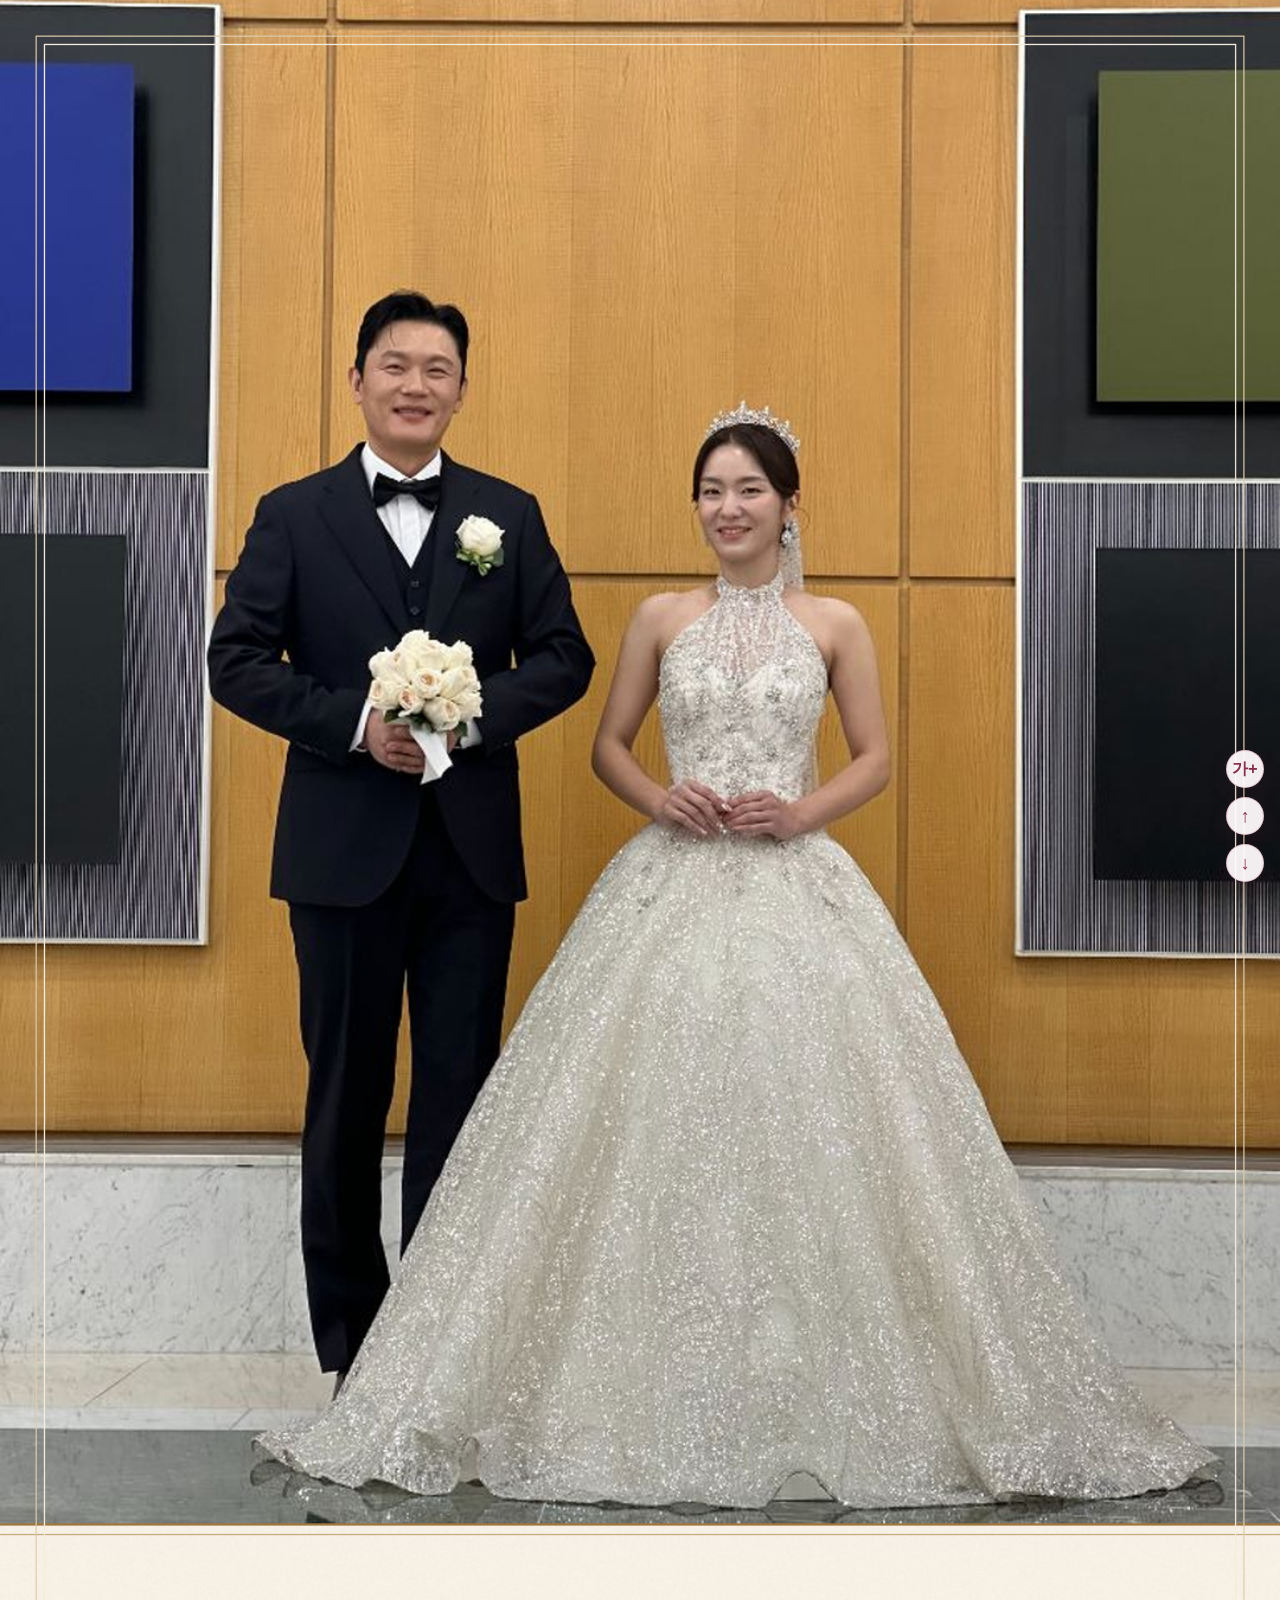
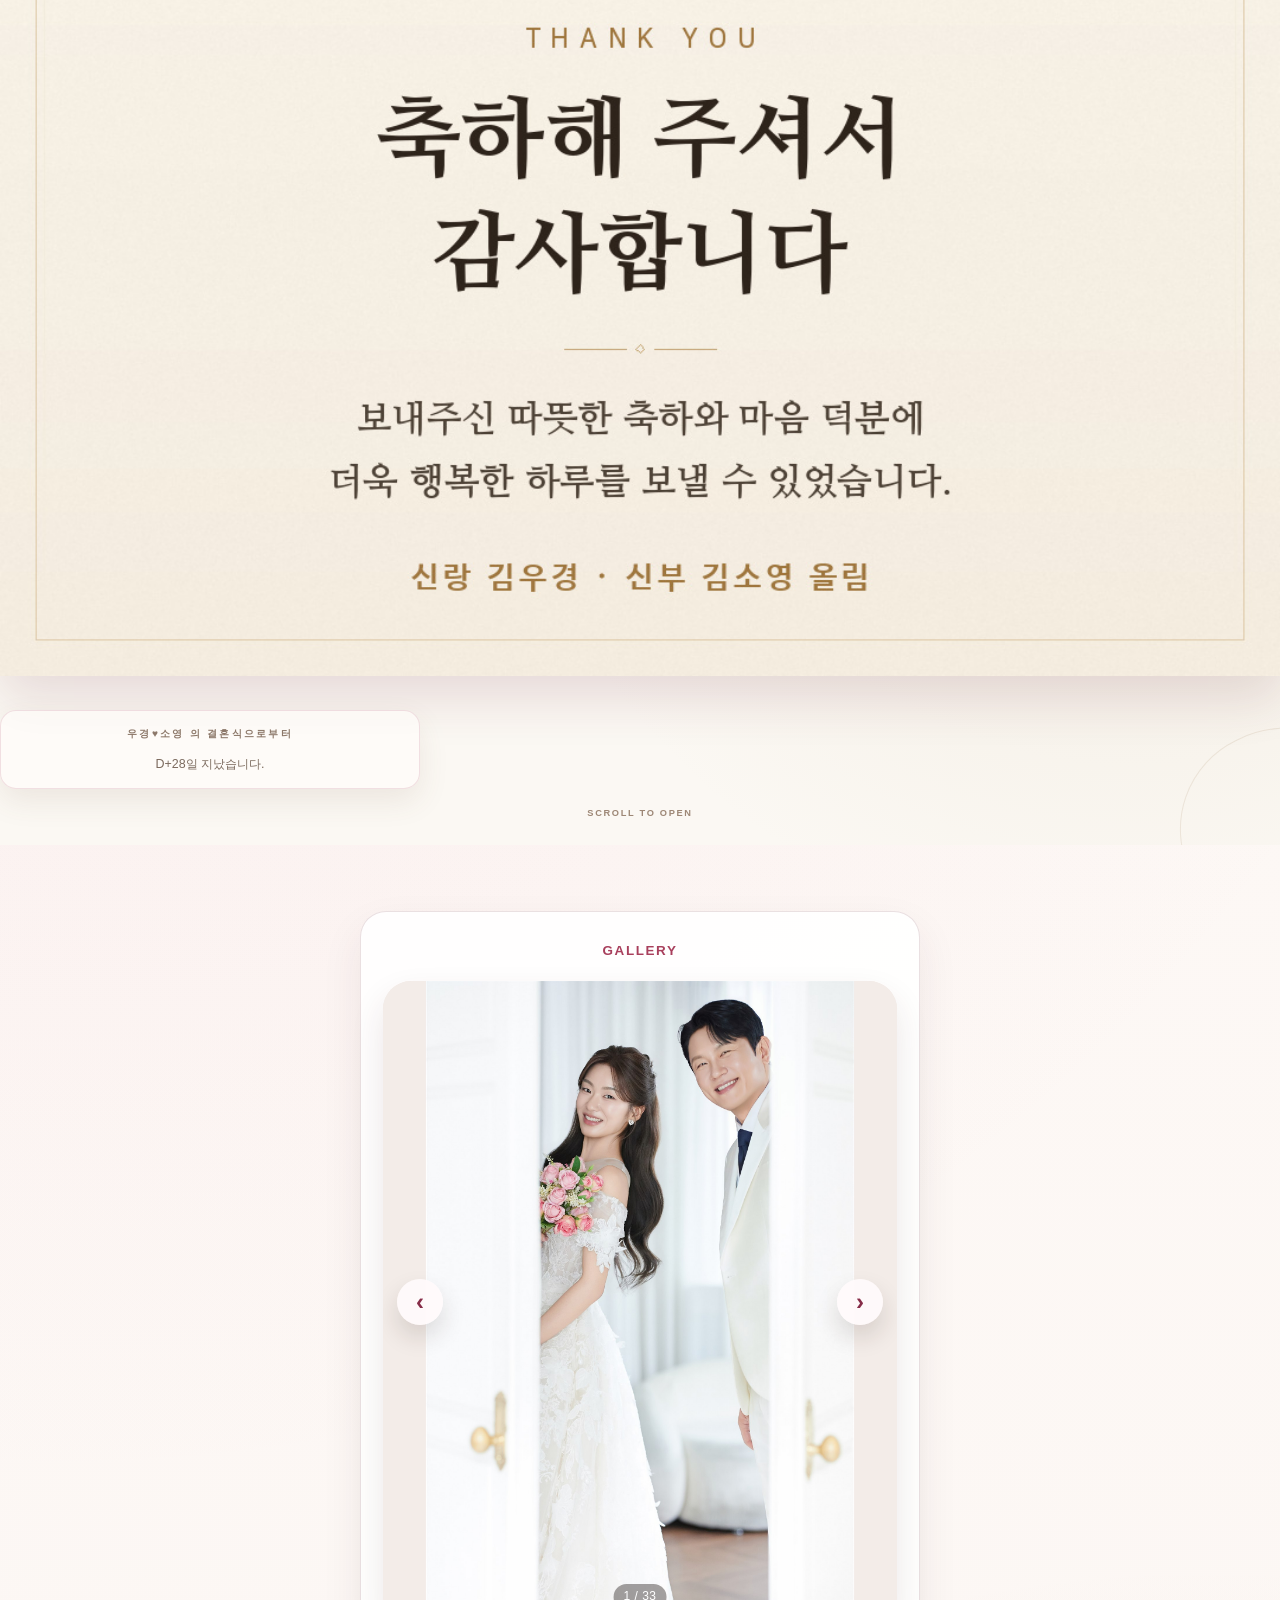
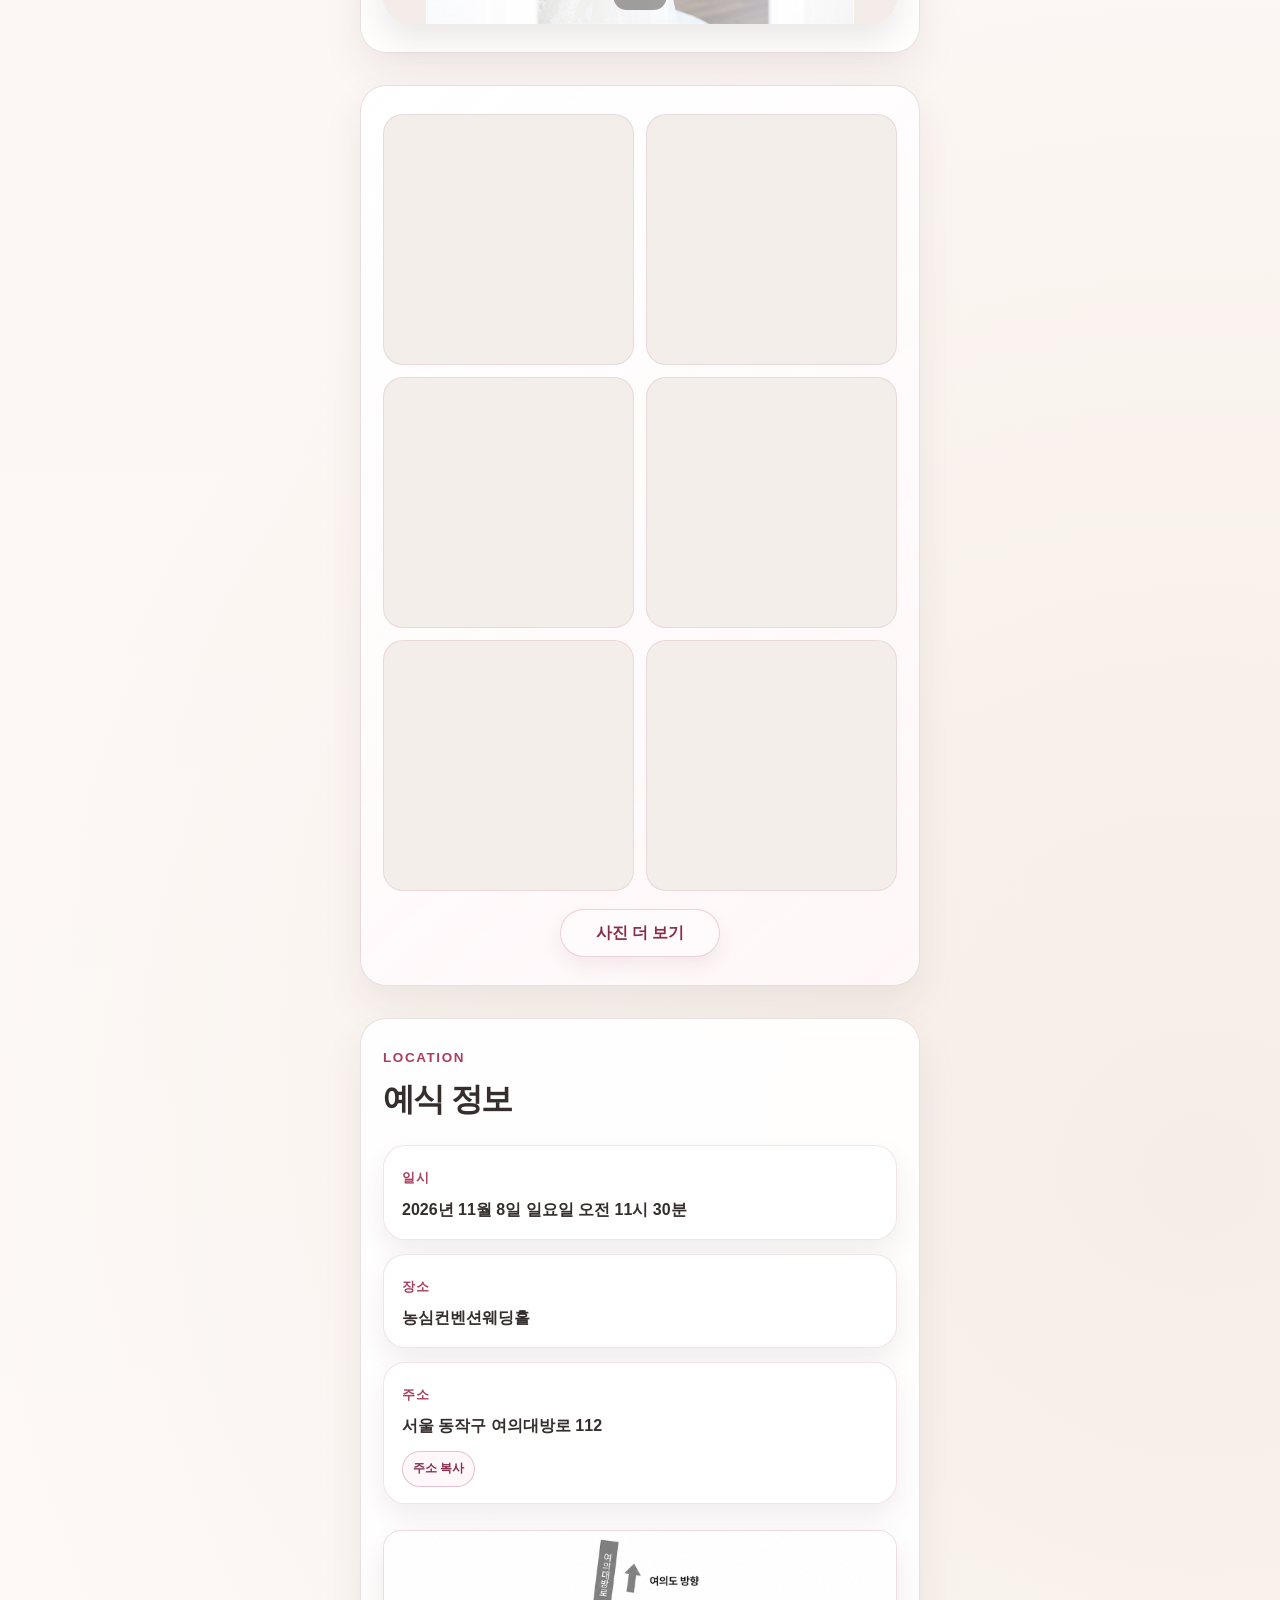
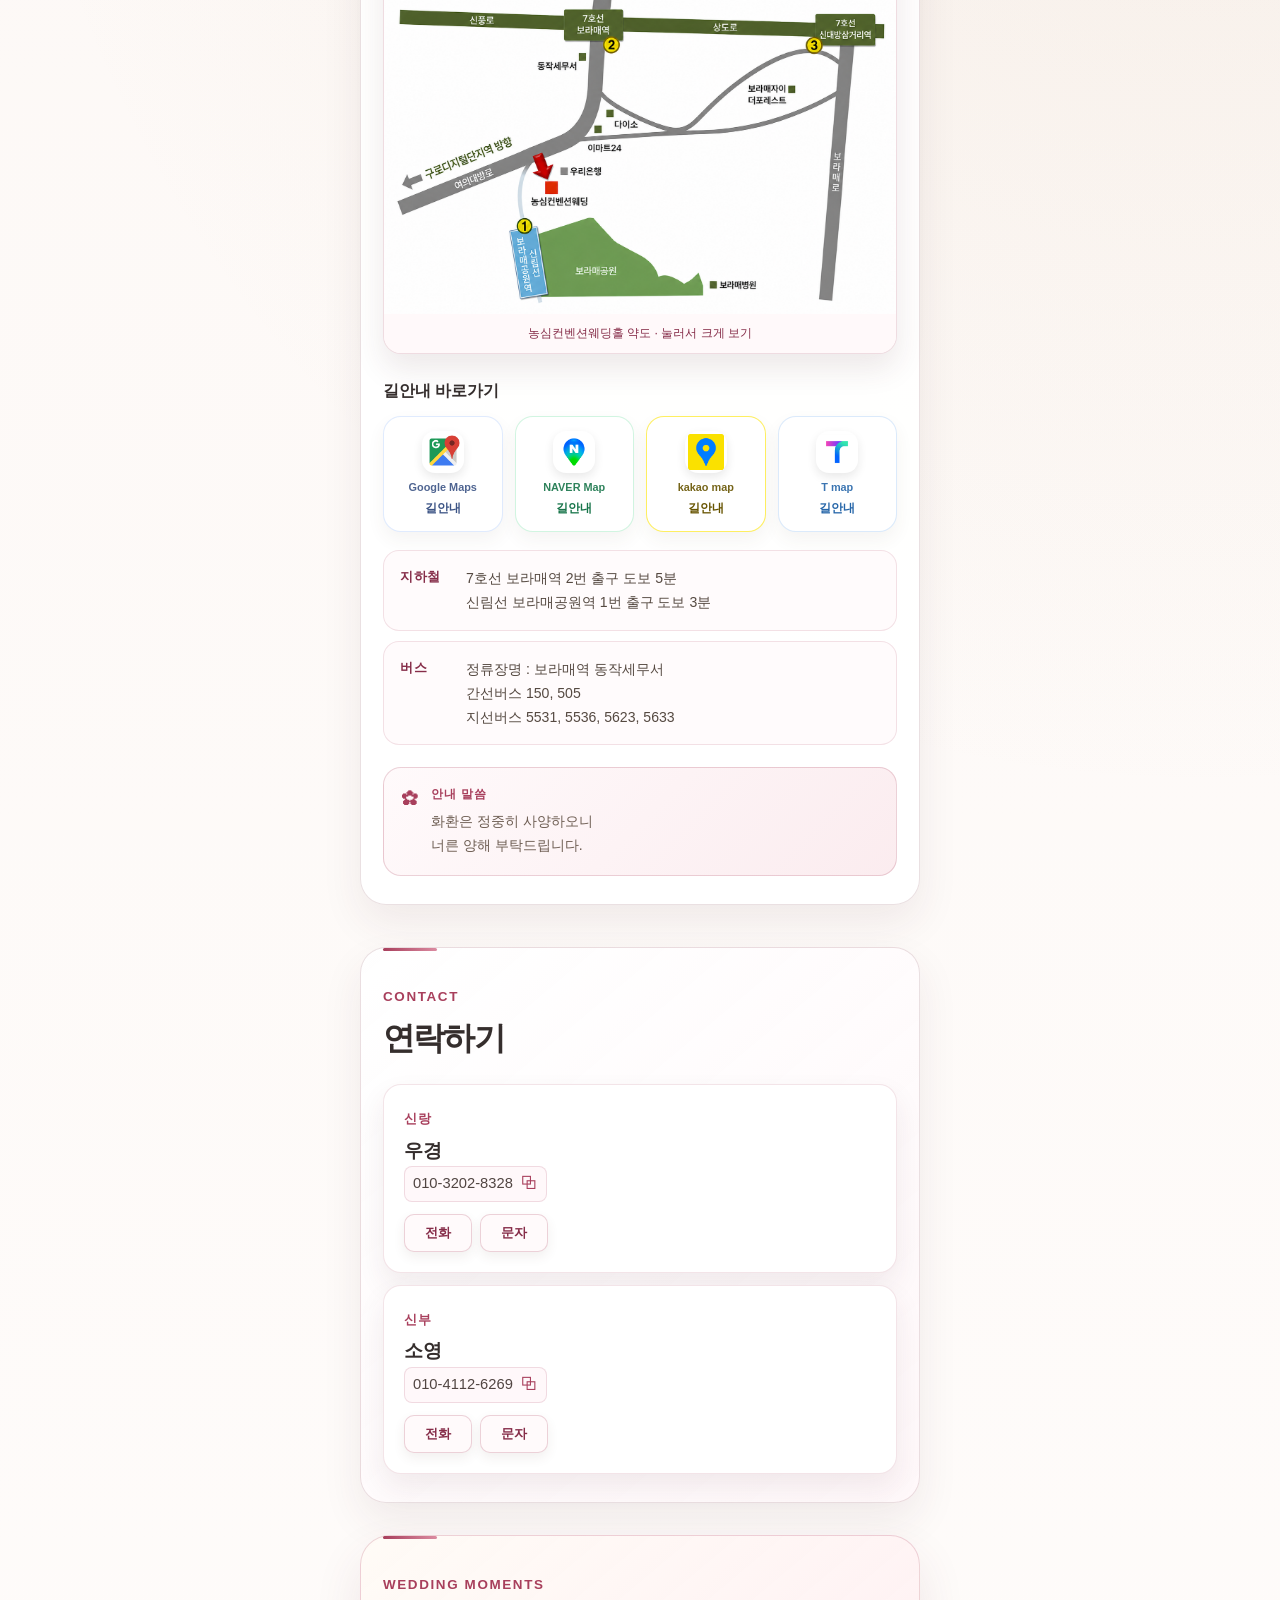
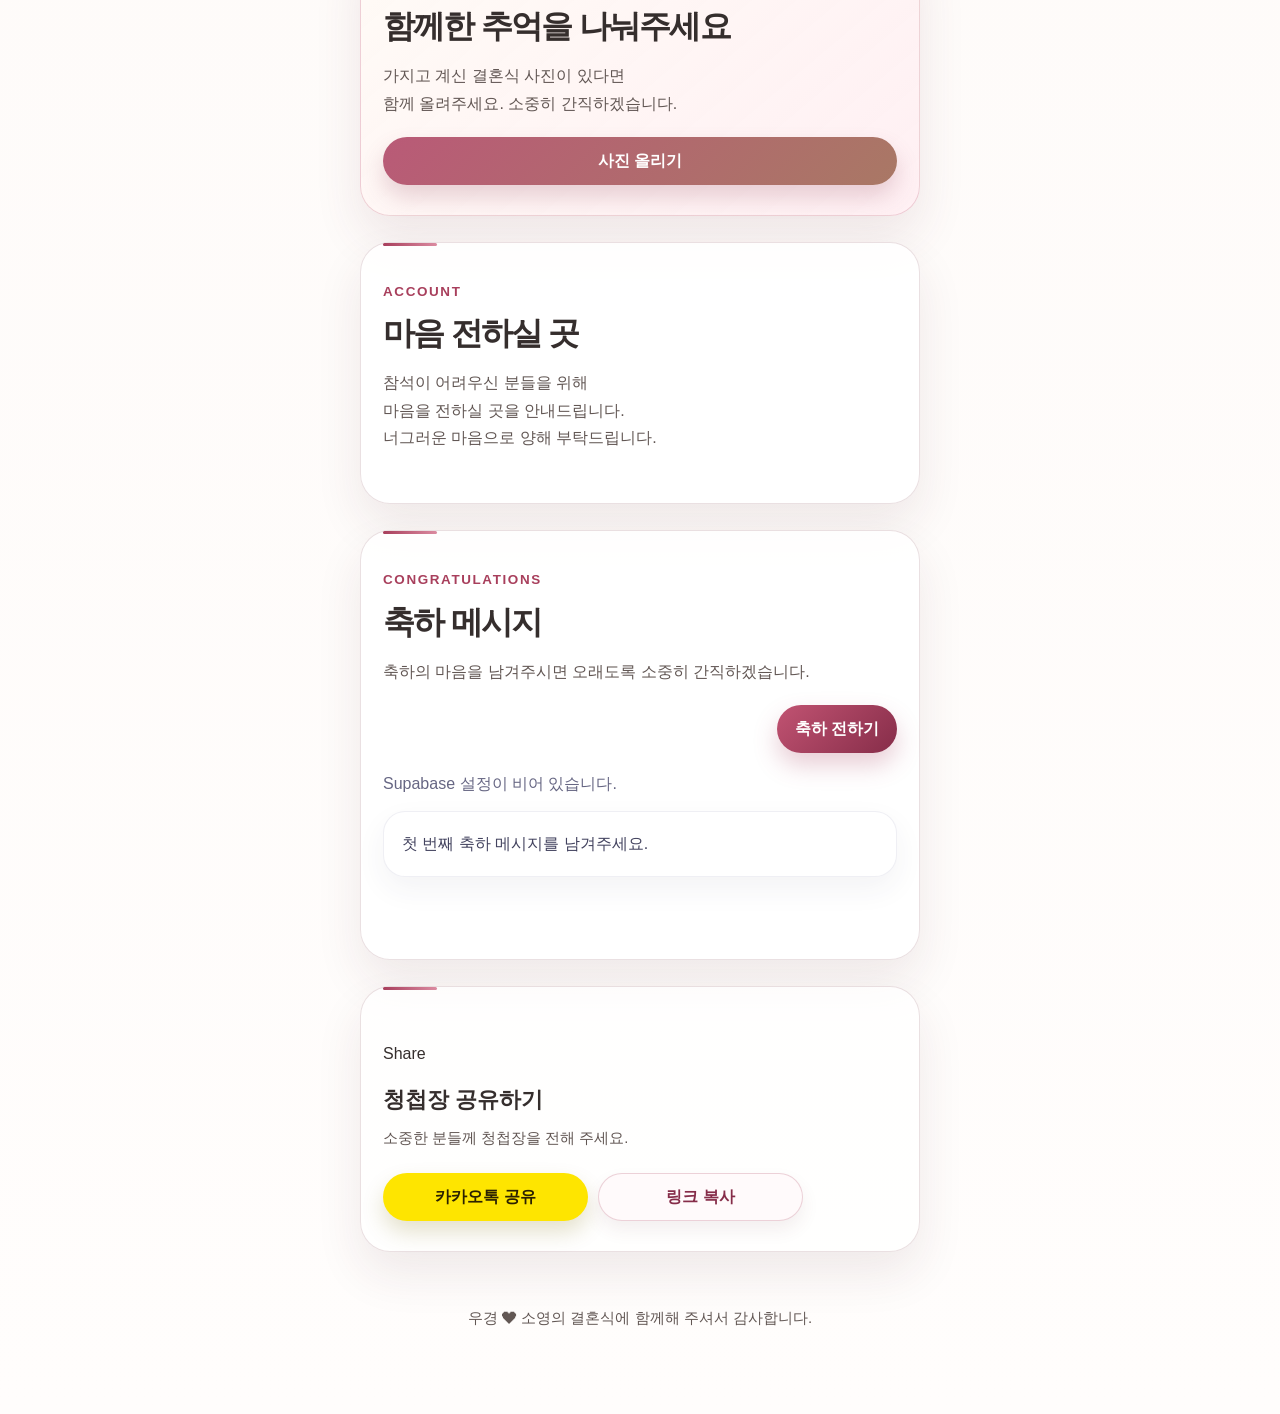
==== commit 533c0fb2: "Make thank-you cover full width" ====
--- a/index.html
+++ b/index.html
@@ -2,7 +2,7 @@
 <html lang="ko">
 
 <head>
-  <script src="./version-check.js?v=20261126.3"></script>
+  <script src="./version-check.js?v=20261126.5"></script>
   <link rel="icon" href="./assets/photos/main_logo.png" type="image/png" />
 
   <meta charset="UTF-8" />
@@ -27,7 +27,27 @@
     rel="stylesheet" />
   <link rel="stylesheet" href="https://cdn.jsdelivr.net/gh/orioncactus/pretendard/dist/web/static/pretendard.css" />
 
-  <link rel="stylesheet" href="./styles/style.css?v=20261126.3" />
+  <link rel="stylesheet" href="./styles/style.css?v=20261126.4" />
+  <style>
+    /* Kept here so visitors with an older imported stylesheet still receive the post-wedding cover layout. */
+    .invitation-cover-inner.thank-you-cover {
+      width: 100%;
+      min-height: auto;
+      padding: 0 0 24px;
+      justify-content: flex-start;
+    }
+    .thank-you-cover .cover-illustration-frame {
+      width: 100%;
+      border: 0;
+      border-radius: 0;
+    }
+    .thank-you-cover .cover-illustration-frame img {
+      display: block;
+      width: 100%;
+      height: auto;
+      max-height: none;
+    }
+  </style>
   <script>
     if ('scrollRestoration' in history) history.scrollRestoration = 'manual';
     window.scrollTo(0, 0);
@@ -36,9 +56,7 @@
 
 <body>
   <section class="invitation-cover" id="invitation-cover" aria-labelledby="invitation-cover-title">
-    <span class="cover-ornament cover-ornament-left" aria-hidden="true">♡</span>
-    <span class="cover-ornament cover-ornament-right" aria-hidden="true">✿</span>
-    <div class="invitation-cover-inner">
+    <div class="invitation-cover-inner thank-you-cover">
       <h1 id="invitation-cover-title" class="sr-only">우경과 소영의 감사 인사</h1>
       <div class="cover-illustration-frame">
         <img src="./assets/photos/thank-you.jpg" alt="우경과 소영의 감사 인사" fetchpriority="high" />
@@ -419,7 +437,7 @@
 
   <script src="https://cdn.jsdelivr.net/npm/@supabase/supabase-js@2"></script>
   <script src="https://t1.kakaocdn.net/kakao_js_sdk/2.8.1/kakao.min.js"></script>
-  <script type="module" src="./scripts/main.js?v=20261126.3"></script>
+  <script type="module" src="./scripts/main.js?v=20261126.5"></script>
 </body>
 
 </html>
--- a/styles/style.css
+++ b/styles/style.css
@@ -9,7 +9,7 @@
 @import url('./partials/utilities.css');
 @import url('./partials/toast.css');
 @import url('./partials/buttons.css');
-@import url('./partials/invitation-cover.css');
+@import url('./partials/invitation-cover.css?v=20261126.4');
 @import url('./partials/intro.css');
 @import url('./partials/layout-sections.css');
 @import url('./partials/slider.css');
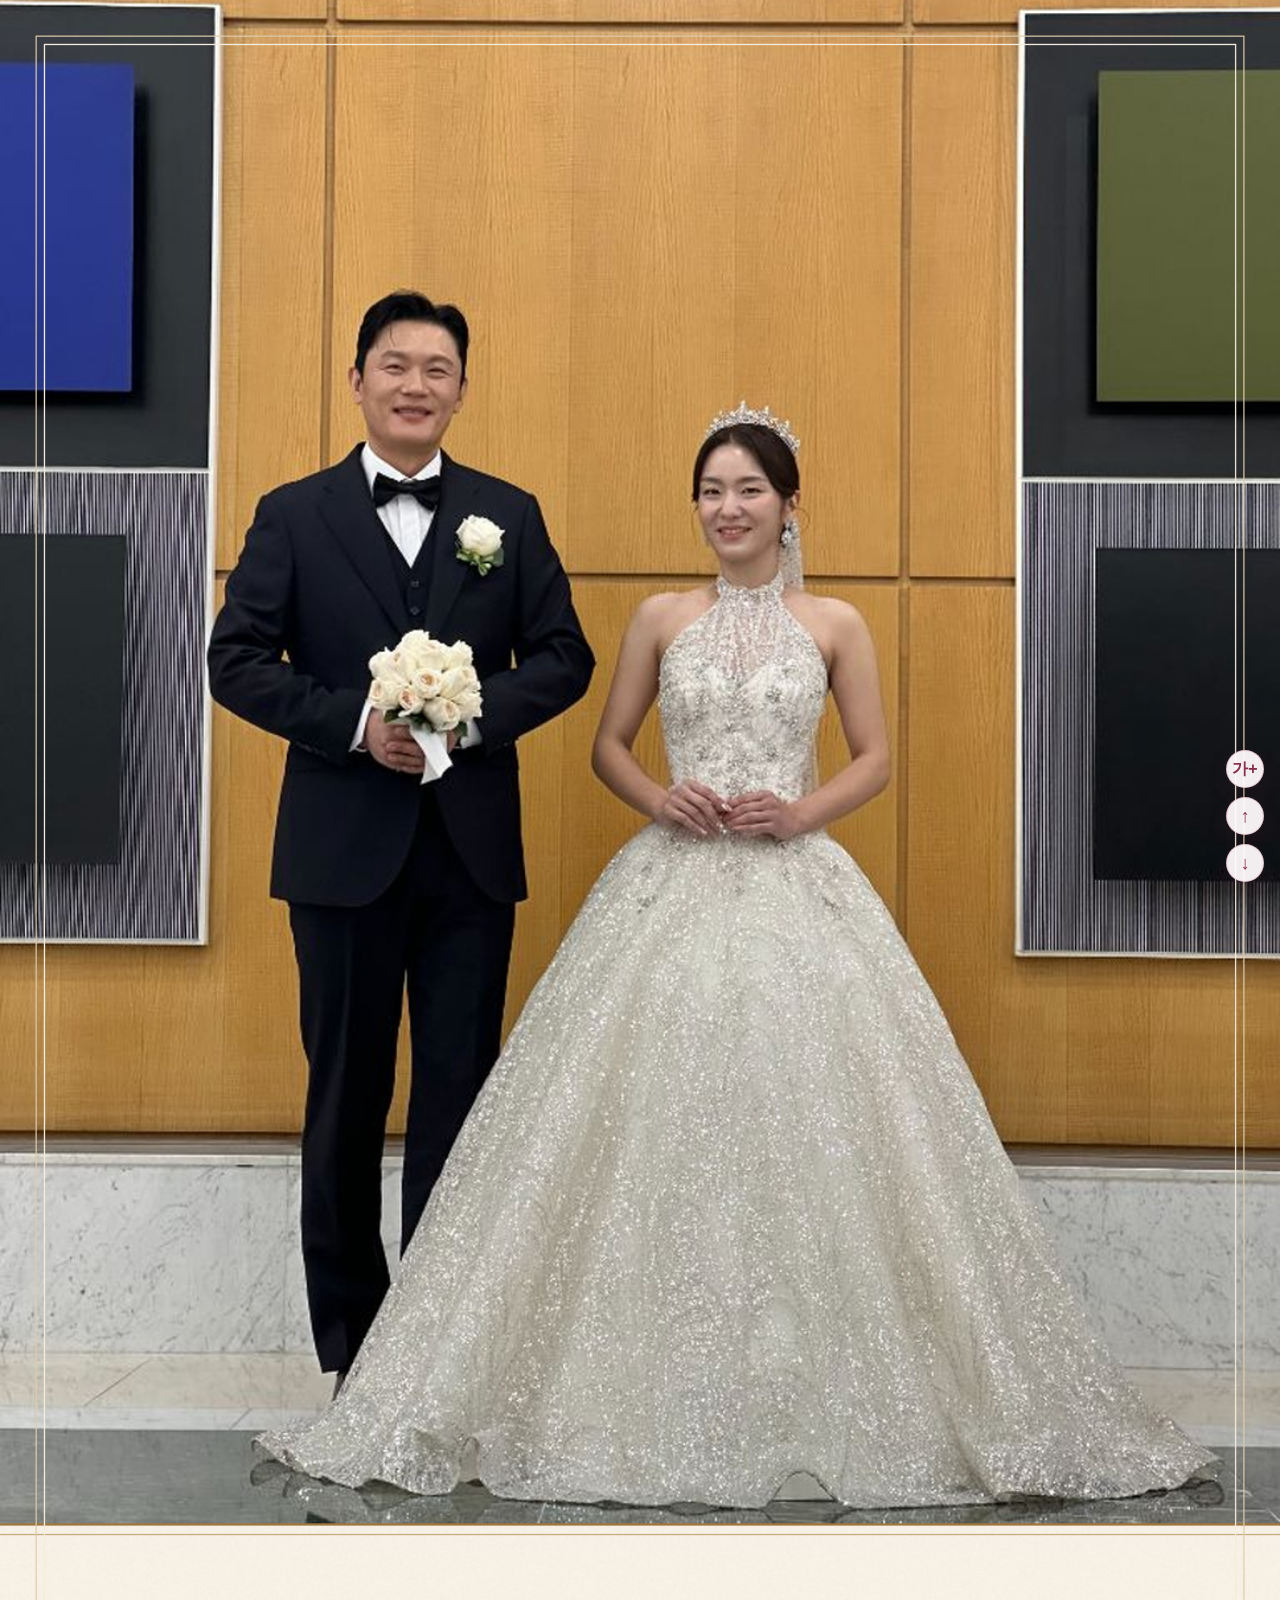
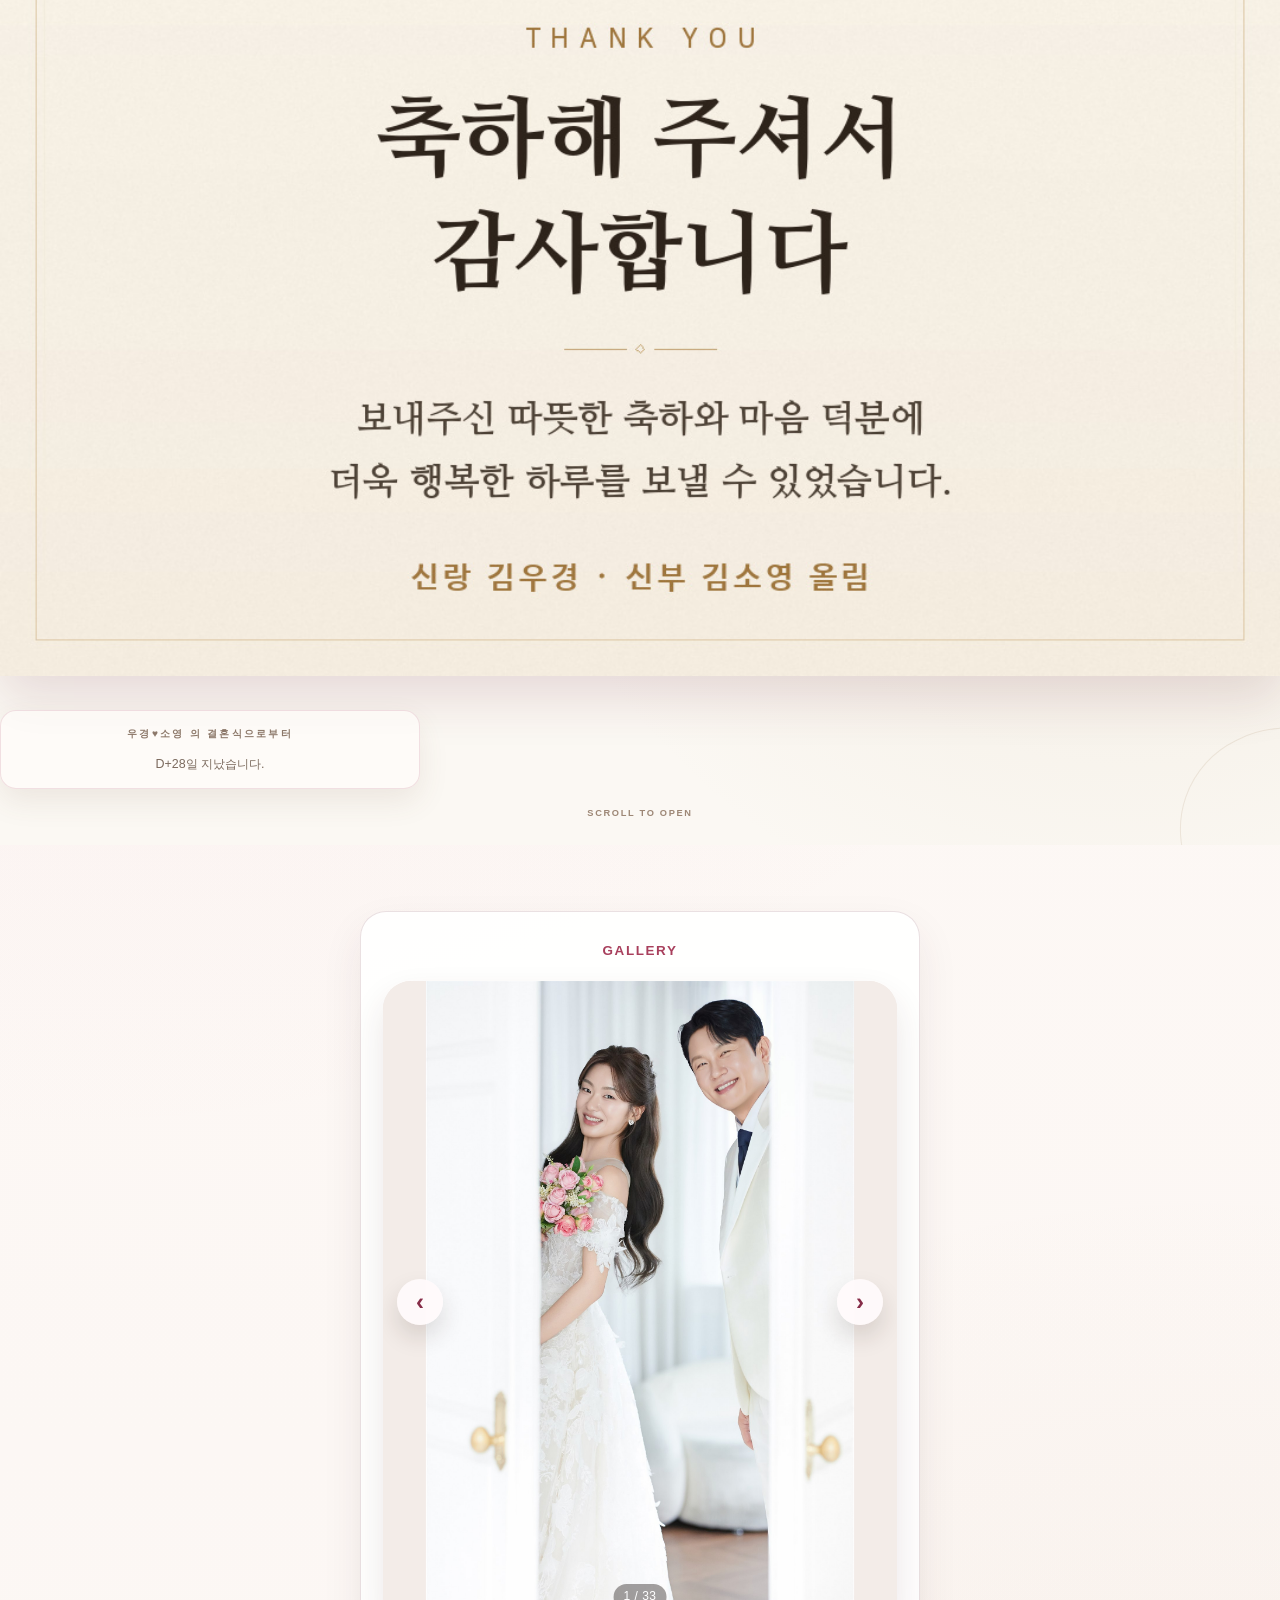
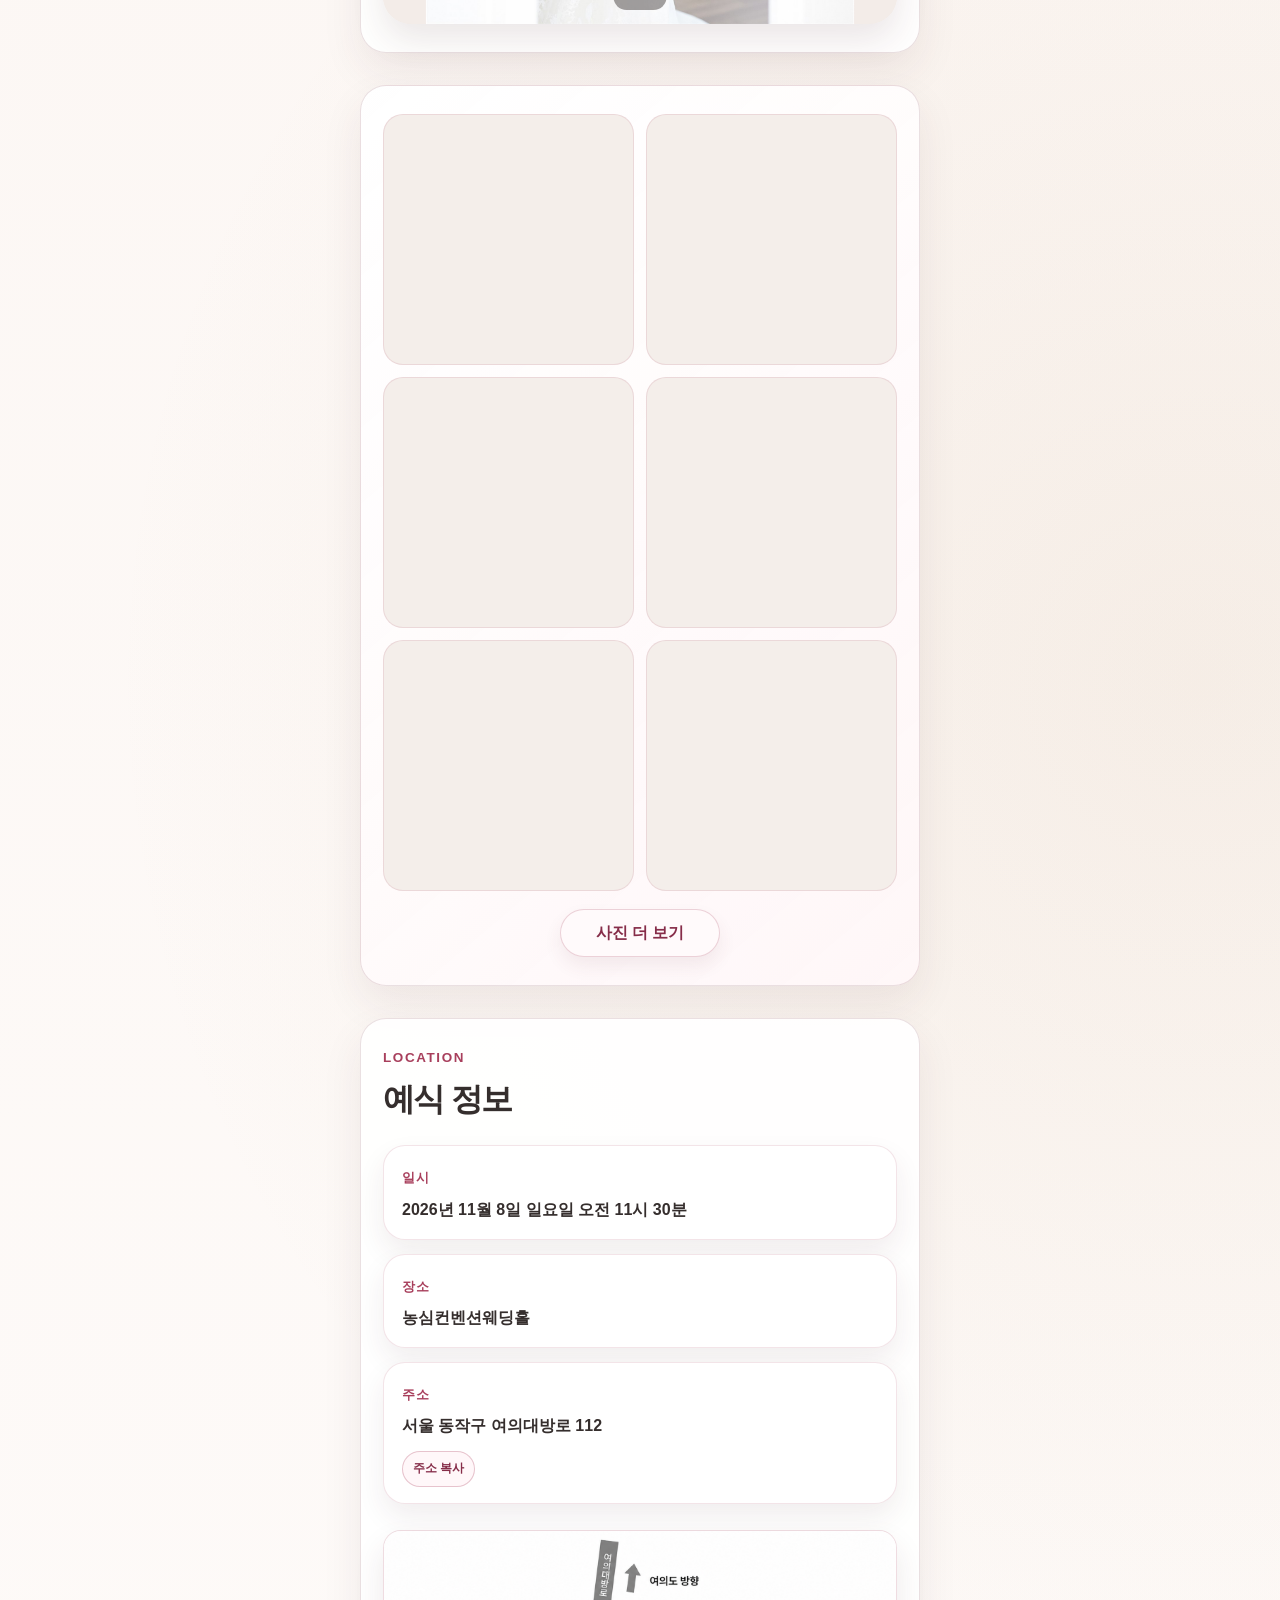
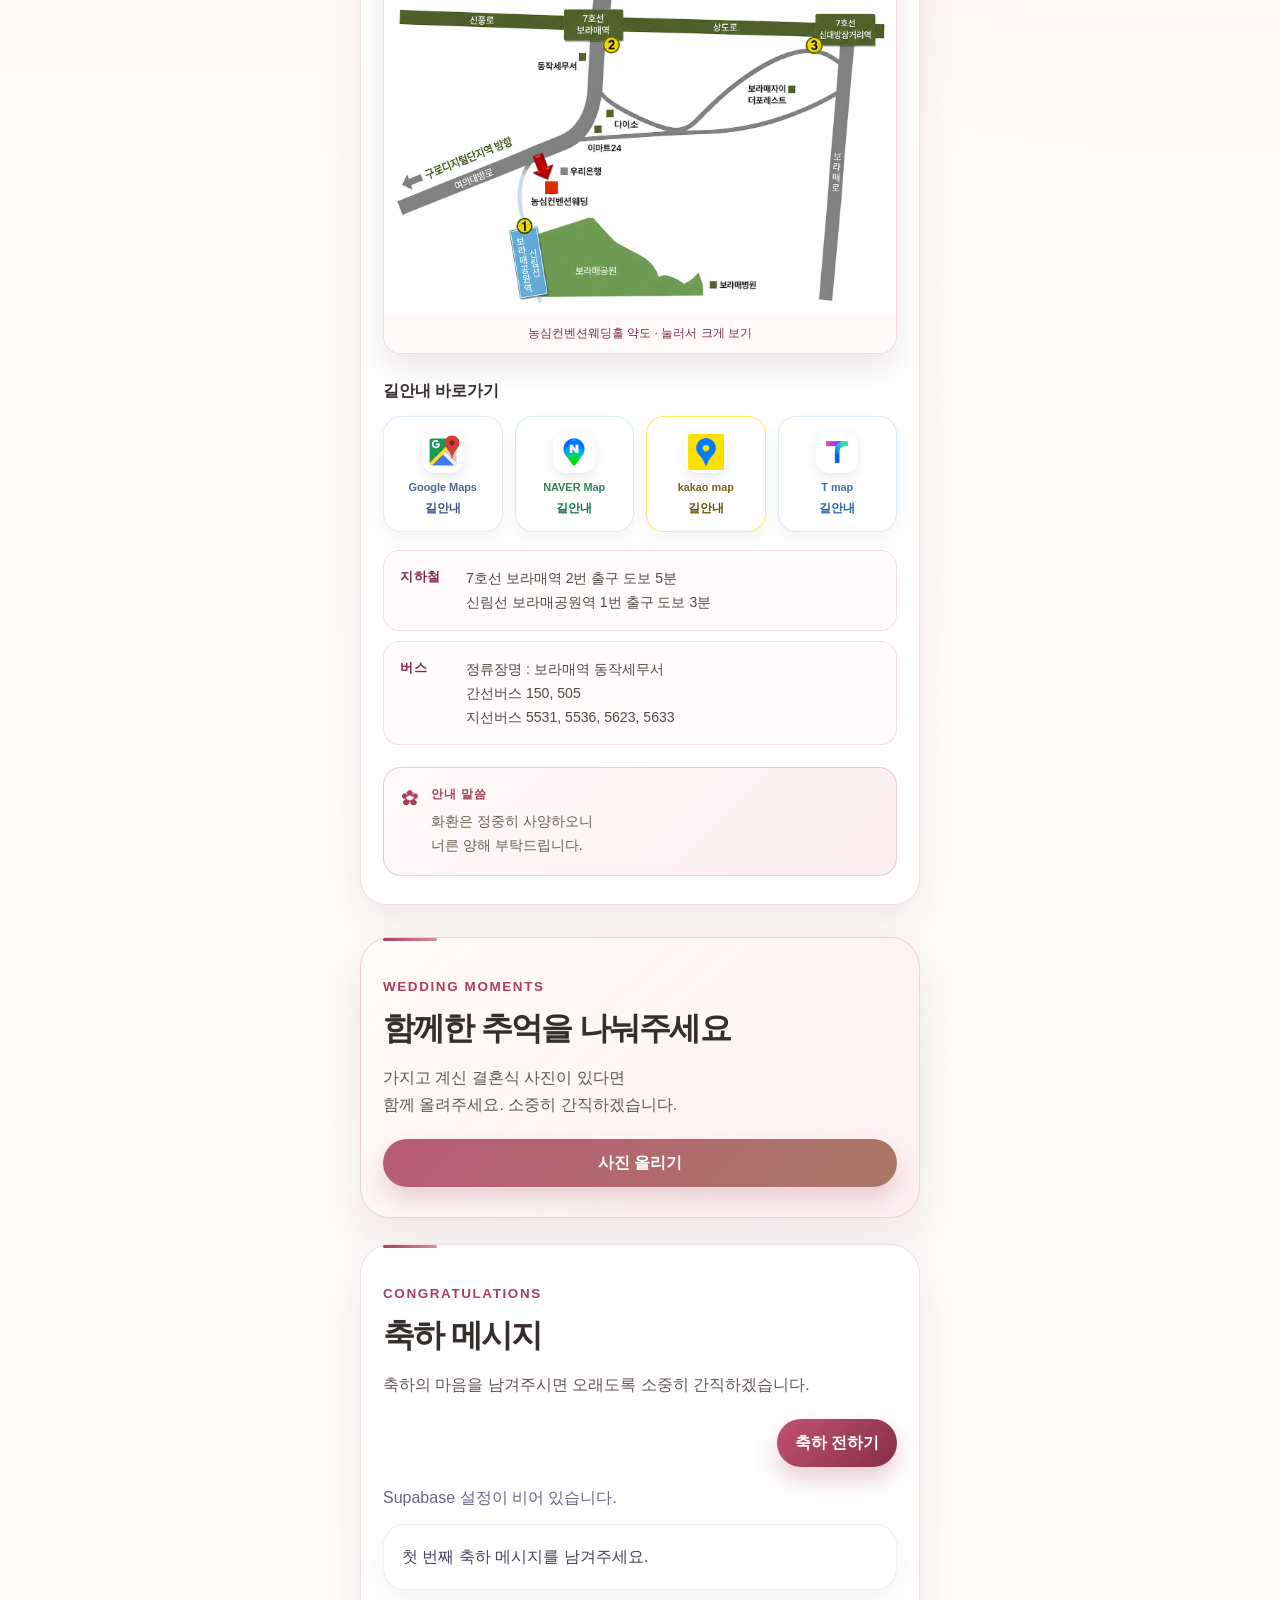
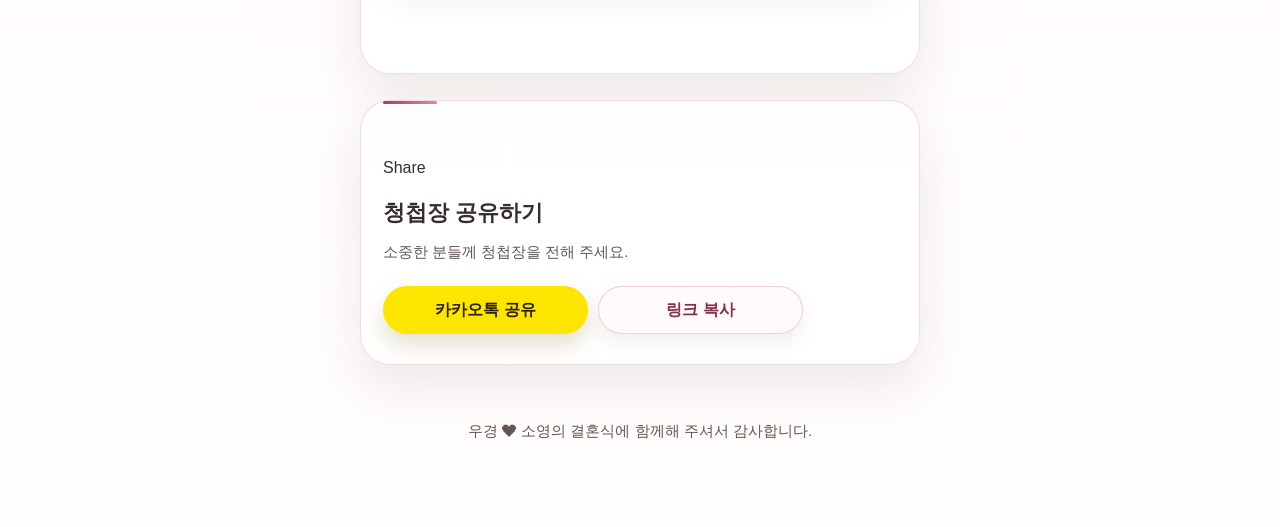
==== commit 15b9875c: "Add contact section visibility control" ====
--- a/index.html
+++ b/index.html
@@ -2,7 +2,7 @@
 <html lang="ko">
 
 <head>
-  <script src="./version-check.js?v=20261126.5"></script>
+  <script src="./version-check.js?v=20261126.6"></script>
   <link rel="icon" href="./assets/photos/main_logo.png" type="image/png" />
 
   <meta charset="UTF-8" />
@@ -179,7 +179,7 @@
       </aside>
 
     </section>
-    <section class="section contact-section">
+    <section class="section contact-section" id="contact-section" hidden>
       <div class="section-header">
         <p class="section-kicker">Contact</p>
         <h2>연락하기</h2>
@@ -227,7 +227,7 @@
       <a class="button photo-upload-button" id="guest-photo-share-link" href="./upload/">사진 올리기</a>
     </section>
 
-    <section class="wedding-accounts" aria-labelledby="wedding-accounts-title">
+    <section class="wedding-accounts" aria-labelledby="wedding-accounts-title" hidden>
       <div class="section-heading">
         <p class="section-kicker">Account</p>
         <h2 id="wedding-accounts-title">마음 전하실 곳</h2>
@@ -437,7 +437,7 @@
 
   <script src="https://cdn.jsdelivr.net/npm/@supabase/supabase-js@2"></script>
   <script src="https://t1.kakaocdn.net/kakao_js_sdk/2.8.1/kakao.min.js"></script>
-  <script type="module" src="./scripts/main.js?v=20261126.5"></script>
+  <script type="module" src="./scripts/main.js?v=20261126.6"></script>
 </body>
 
 </html>
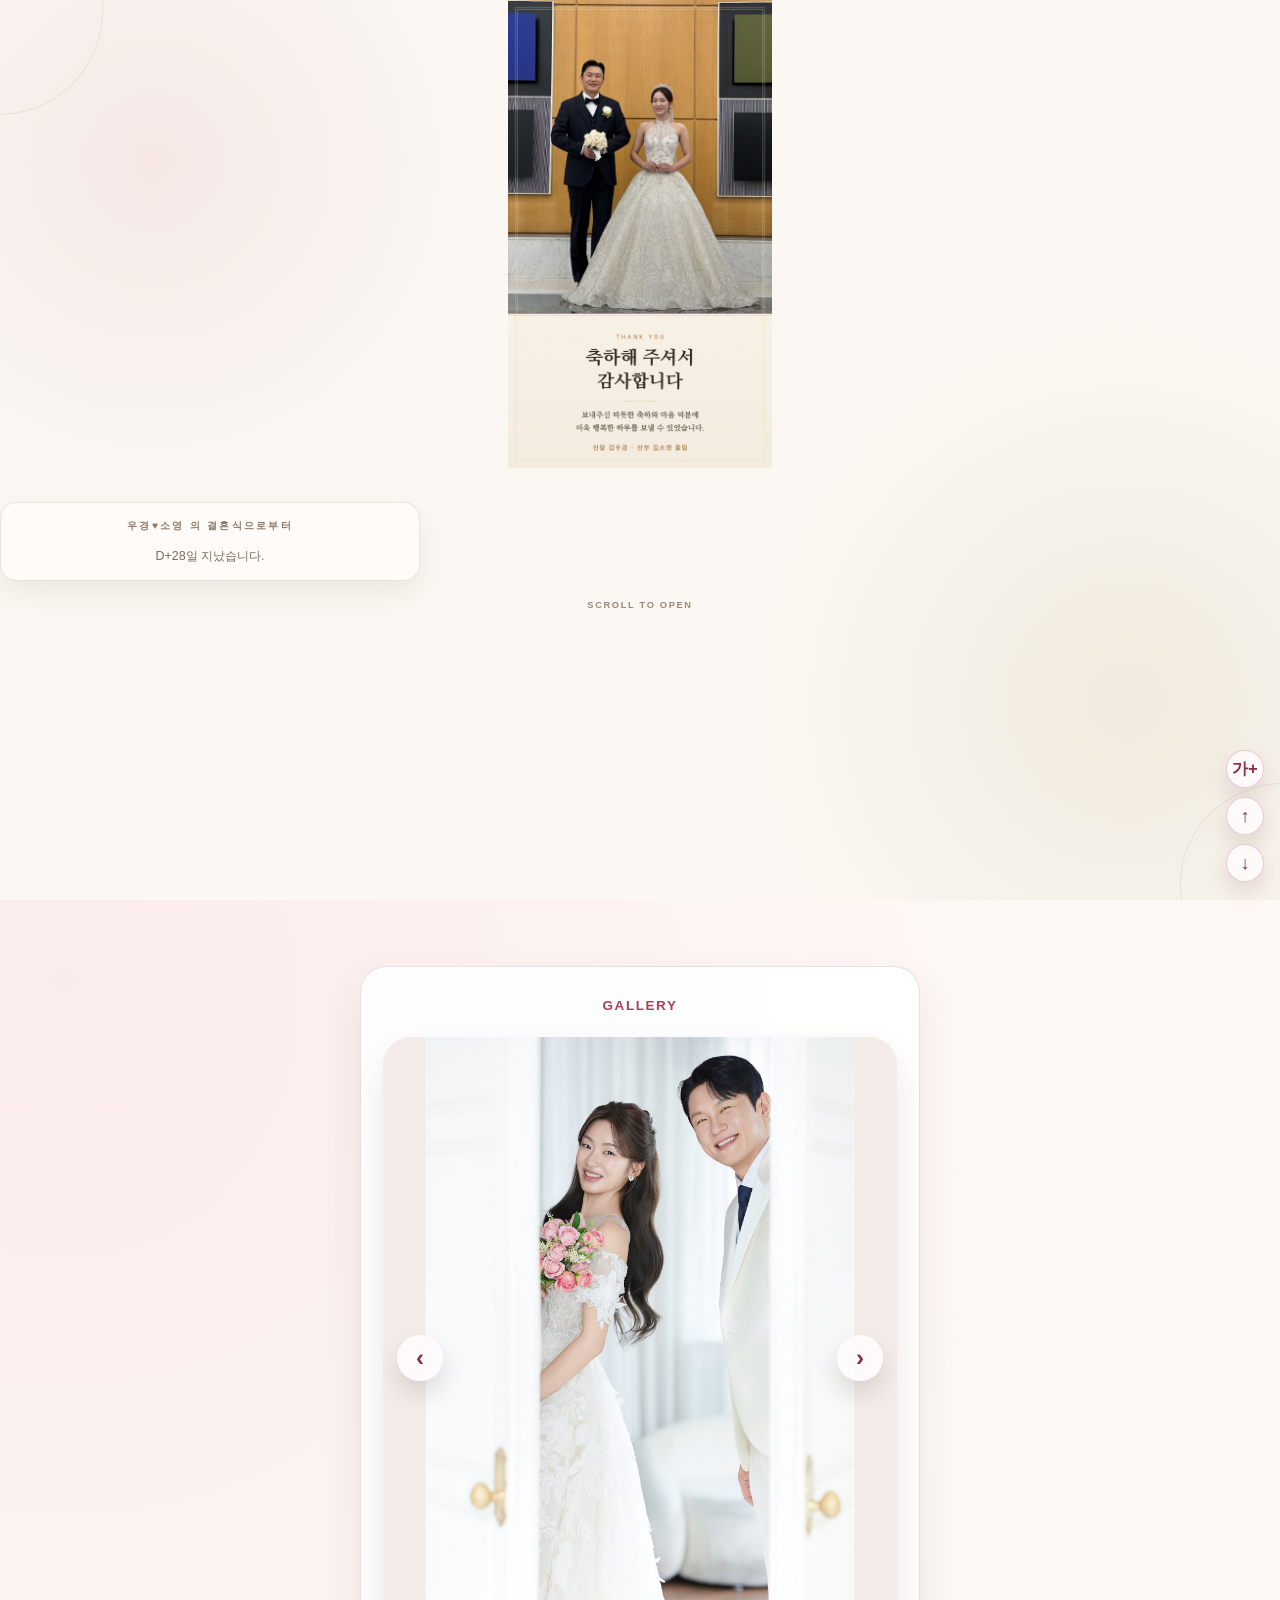
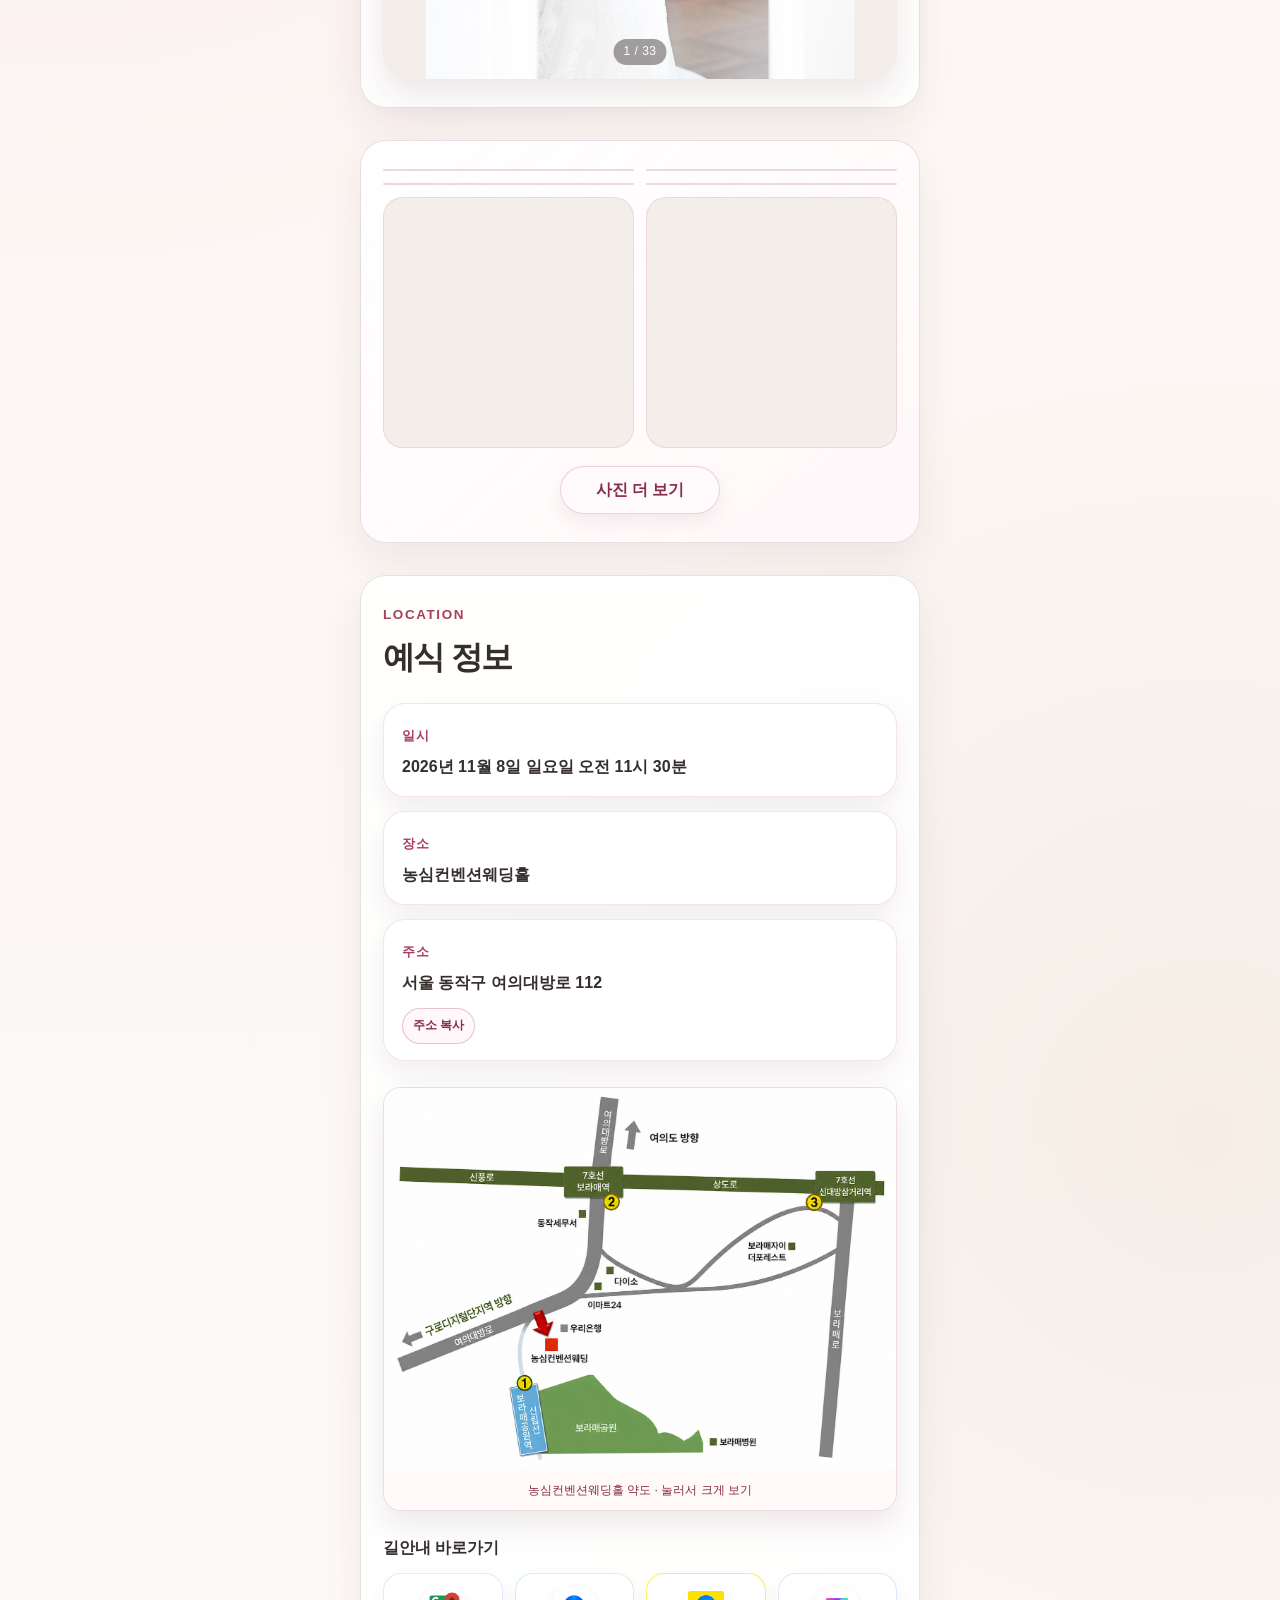
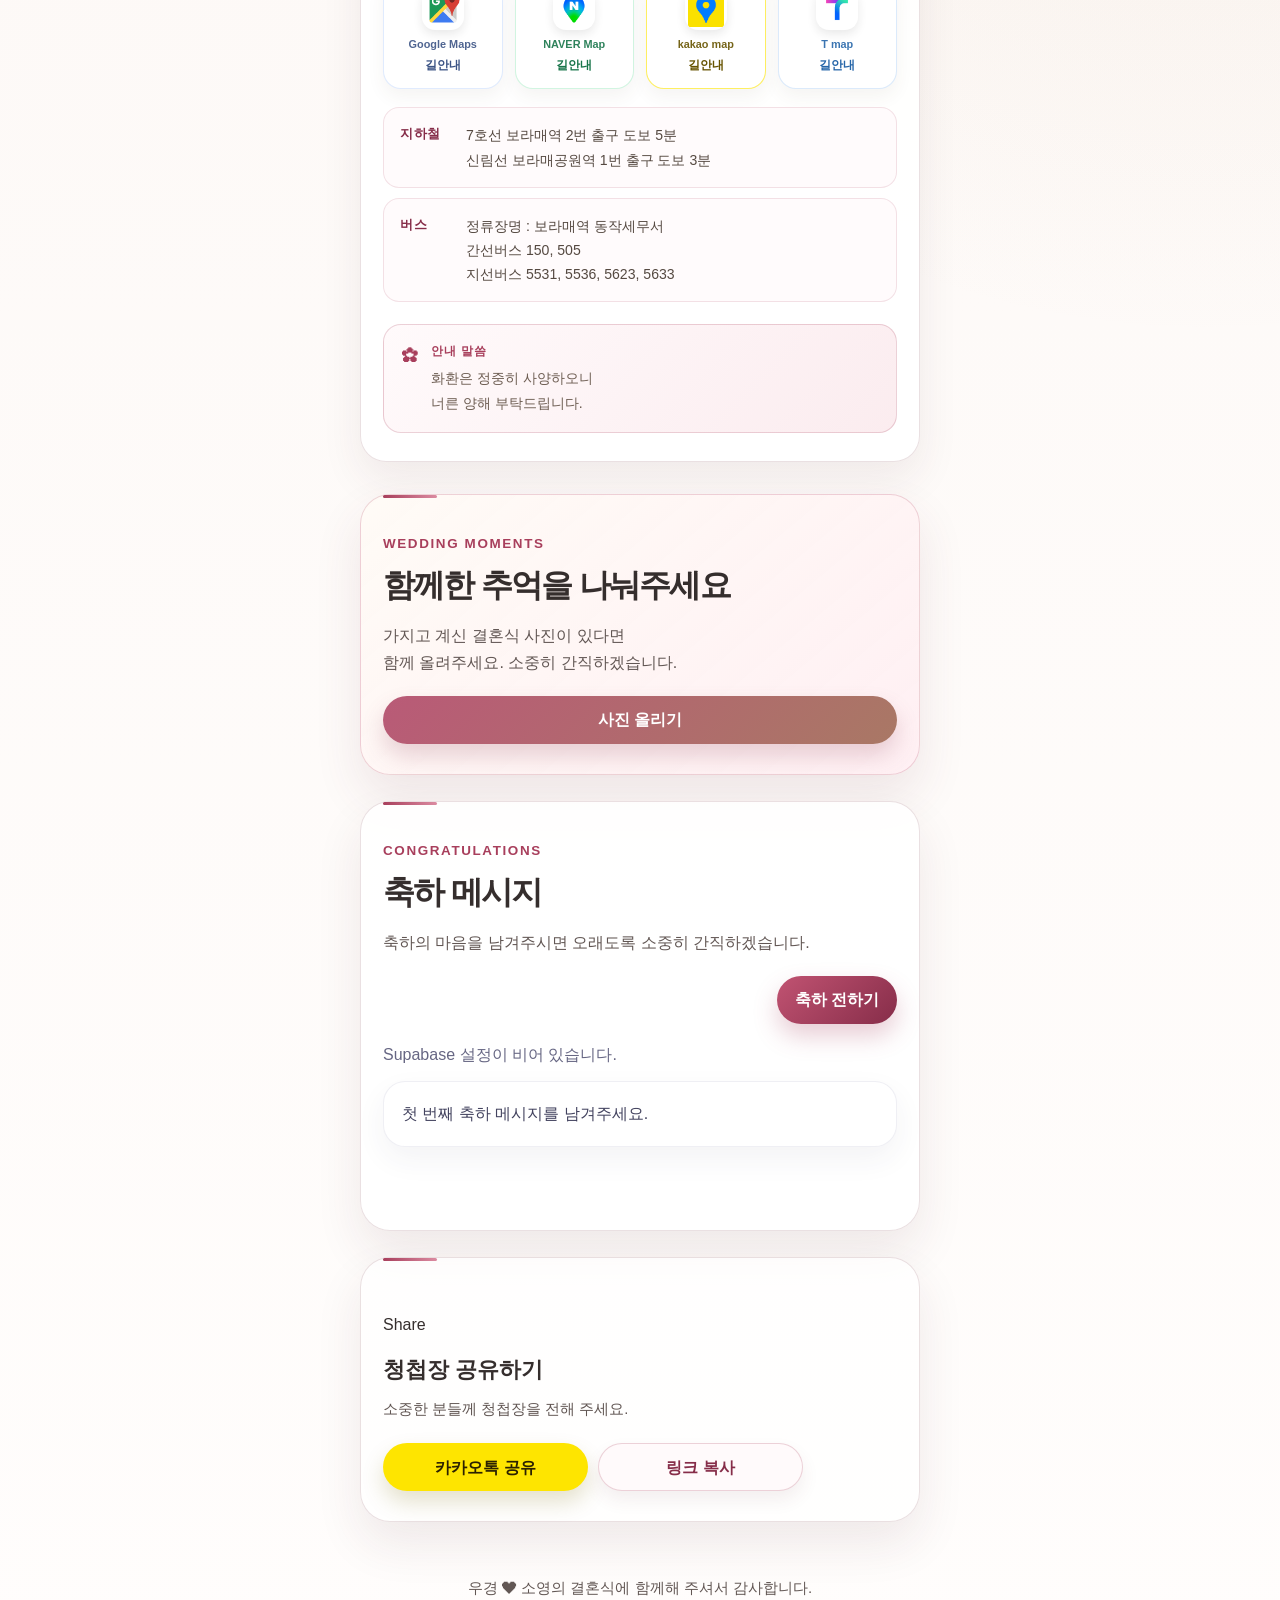
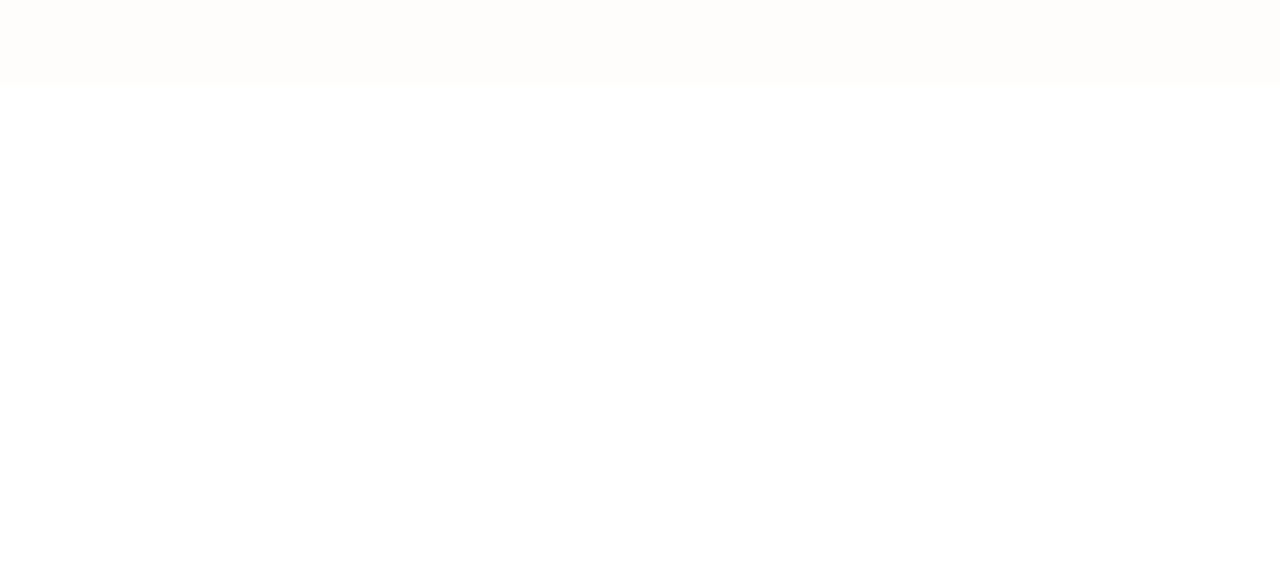
==== commit 829bde3c: "Fit thank-you cover in one viewport" ====
--- a/index.html
+++ b/index.html
@@ -2,7 +2,7 @@
 <html lang="ko">
 
 <head>
-  <script src="./version-check.js?v=20261126.6"></script>
+  <script src="./version-check.js?v=20261126.7"></script>
   <link rel="icon" href="./assets/photos/main_logo.png" type="image/png" />
 
   <meta charset="UTF-8" />
@@ -30,22 +30,31 @@
   <link rel="stylesheet" href="./styles/style.css?v=20261126.4" />
   <style>
     /* Kept here so visitors with an older imported stylesheet still receive the post-wedding cover layout. */
+    .invitation-cover.thank-you-stage {
+      --cover-stage-height: 100svh;
+    }
     .invitation-cover-inner.thank-you-cover {
       width: 100%;
       min-height: auto;
-      padding: 0 0 24px;
+      padding: 0 0 14px;
       justify-content: flex-start;
     }
     .thank-you-cover .cover-illustration-frame {
       width: 100%;
       border: 0;
       border-radius: 0;
+      display: flex;
+      justify-content: center;
+      background: transparent;
+      box-shadow: none;
     }
     .thank-you-cover .cover-illustration-frame img {
       display: block;
-      width: 100%;
+      width: auto;
+      max-width: 100%;
       height: auto;
-      max-height: none;
+      max-height: 52svh;
+      margin: 0 auto;
     }
   </style>
   <script>
@@ -55,7 +64,7 @@
 </head>
 
 <body>
-  <section class="invitation-cover" id="invitation-cover" aria-labelledby="invitation-cover-title">
+  <section class="invitation-cover thank-you-stage" id="invitation-cover" aria-labelledby="invitation-cover-title">
     <div class="invitation-cover-inner thank-you-cover">
       <h1 id="invitation-cover-title" class="sr-only">우경과 소영의 감사 인사</h1>
       <div class="cover-illustration-frame">
@@ -437,7 +446,7 @@
 
   <script src="https://cdn.jsdelivr.net/npm/@supabase/supabase-js@2"></script>
   <script src="https://t1.kakaocdn.net/kakao_js_sdk/2.8.1/kakao.min.js"></script>
-  <script type="module" src="./scripts/main.js?v=20261126.6"></script>
+  <script type="module" src="./scripts/main.js?v=20261126.7"></script>
 </body>
 
 </html>
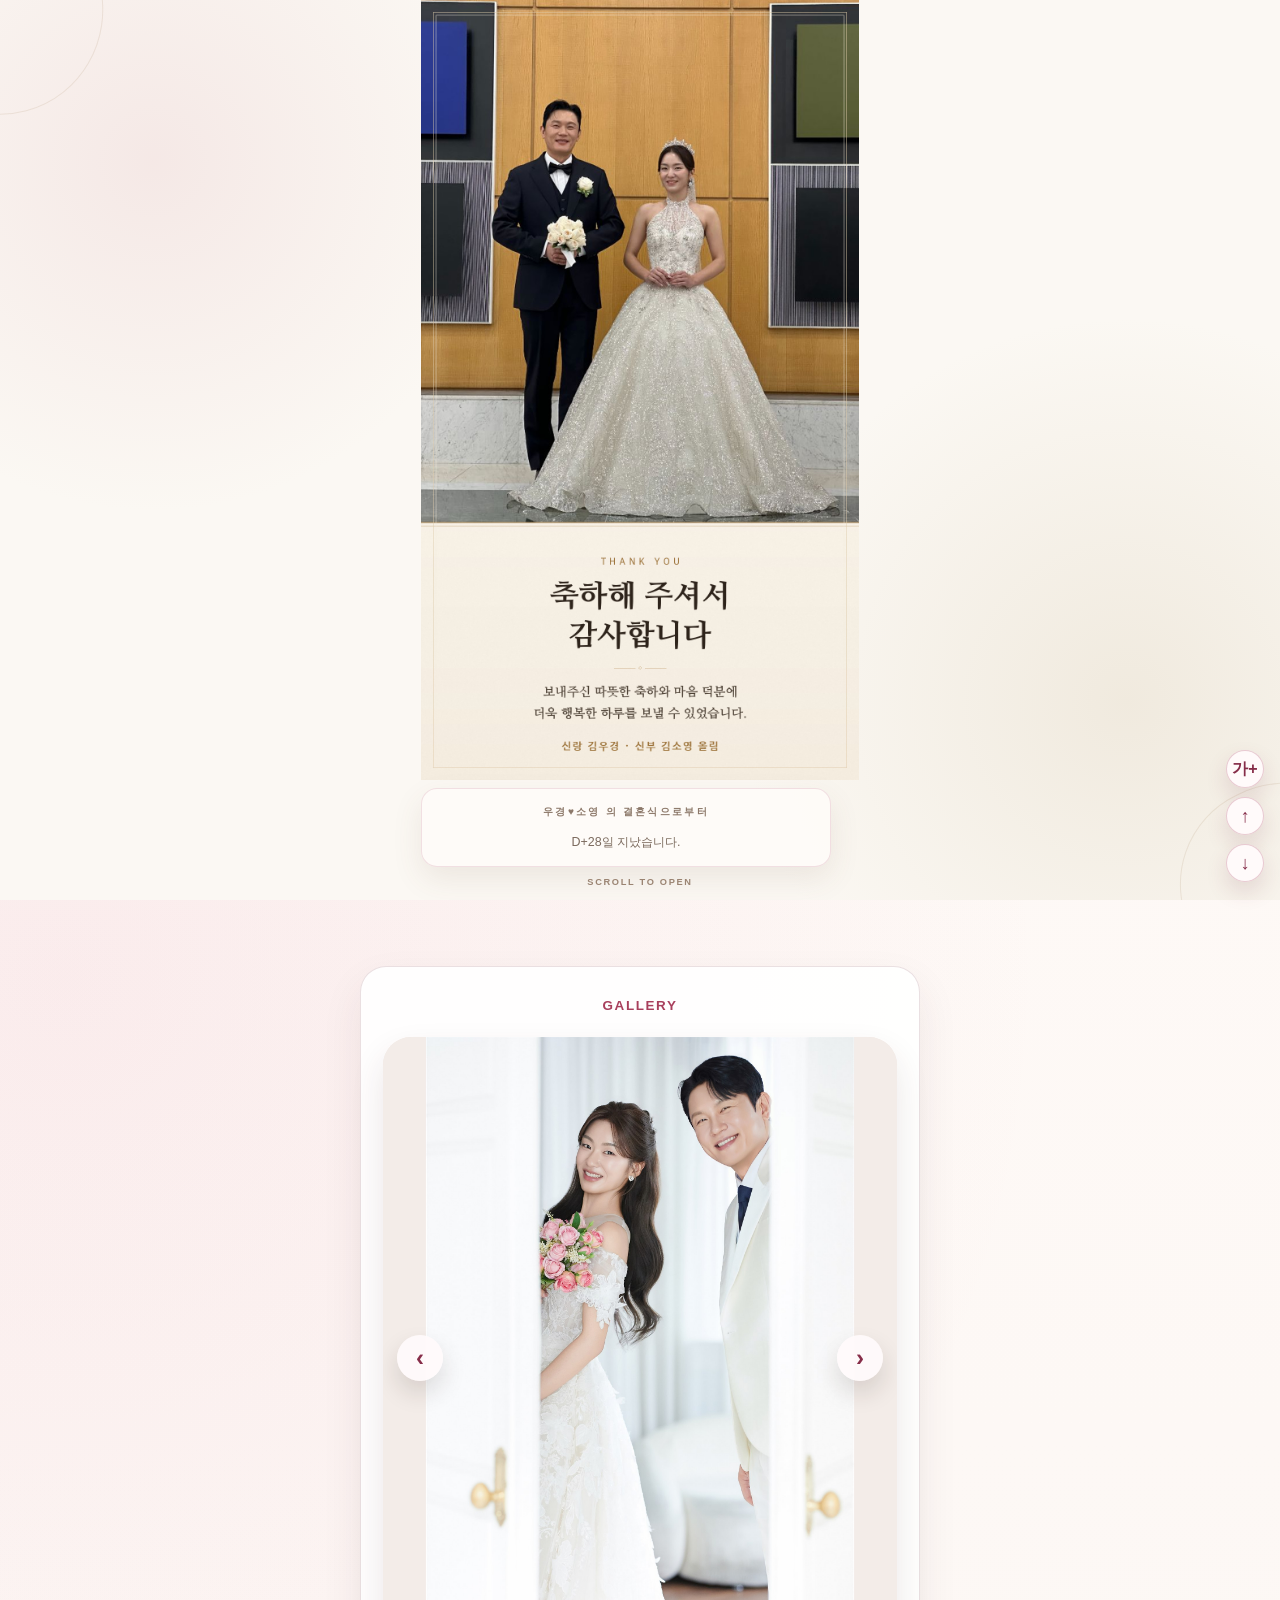
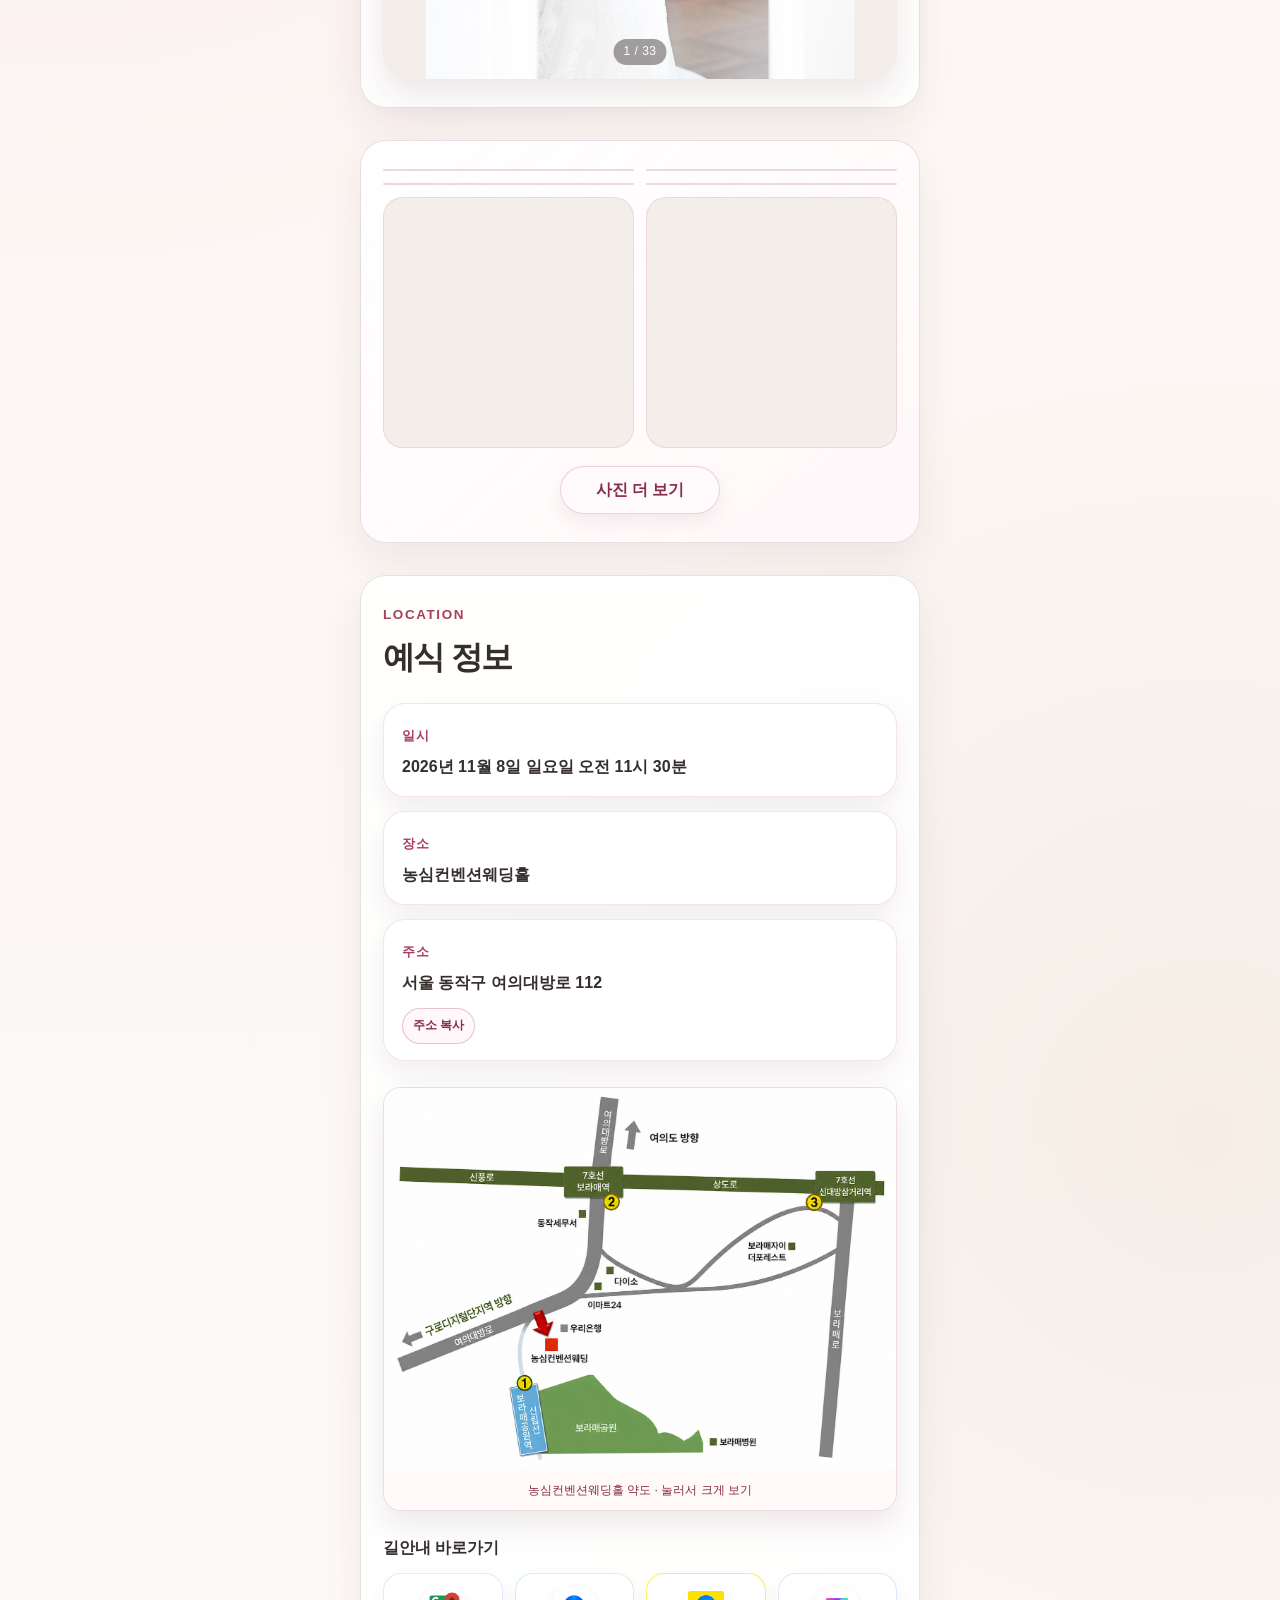
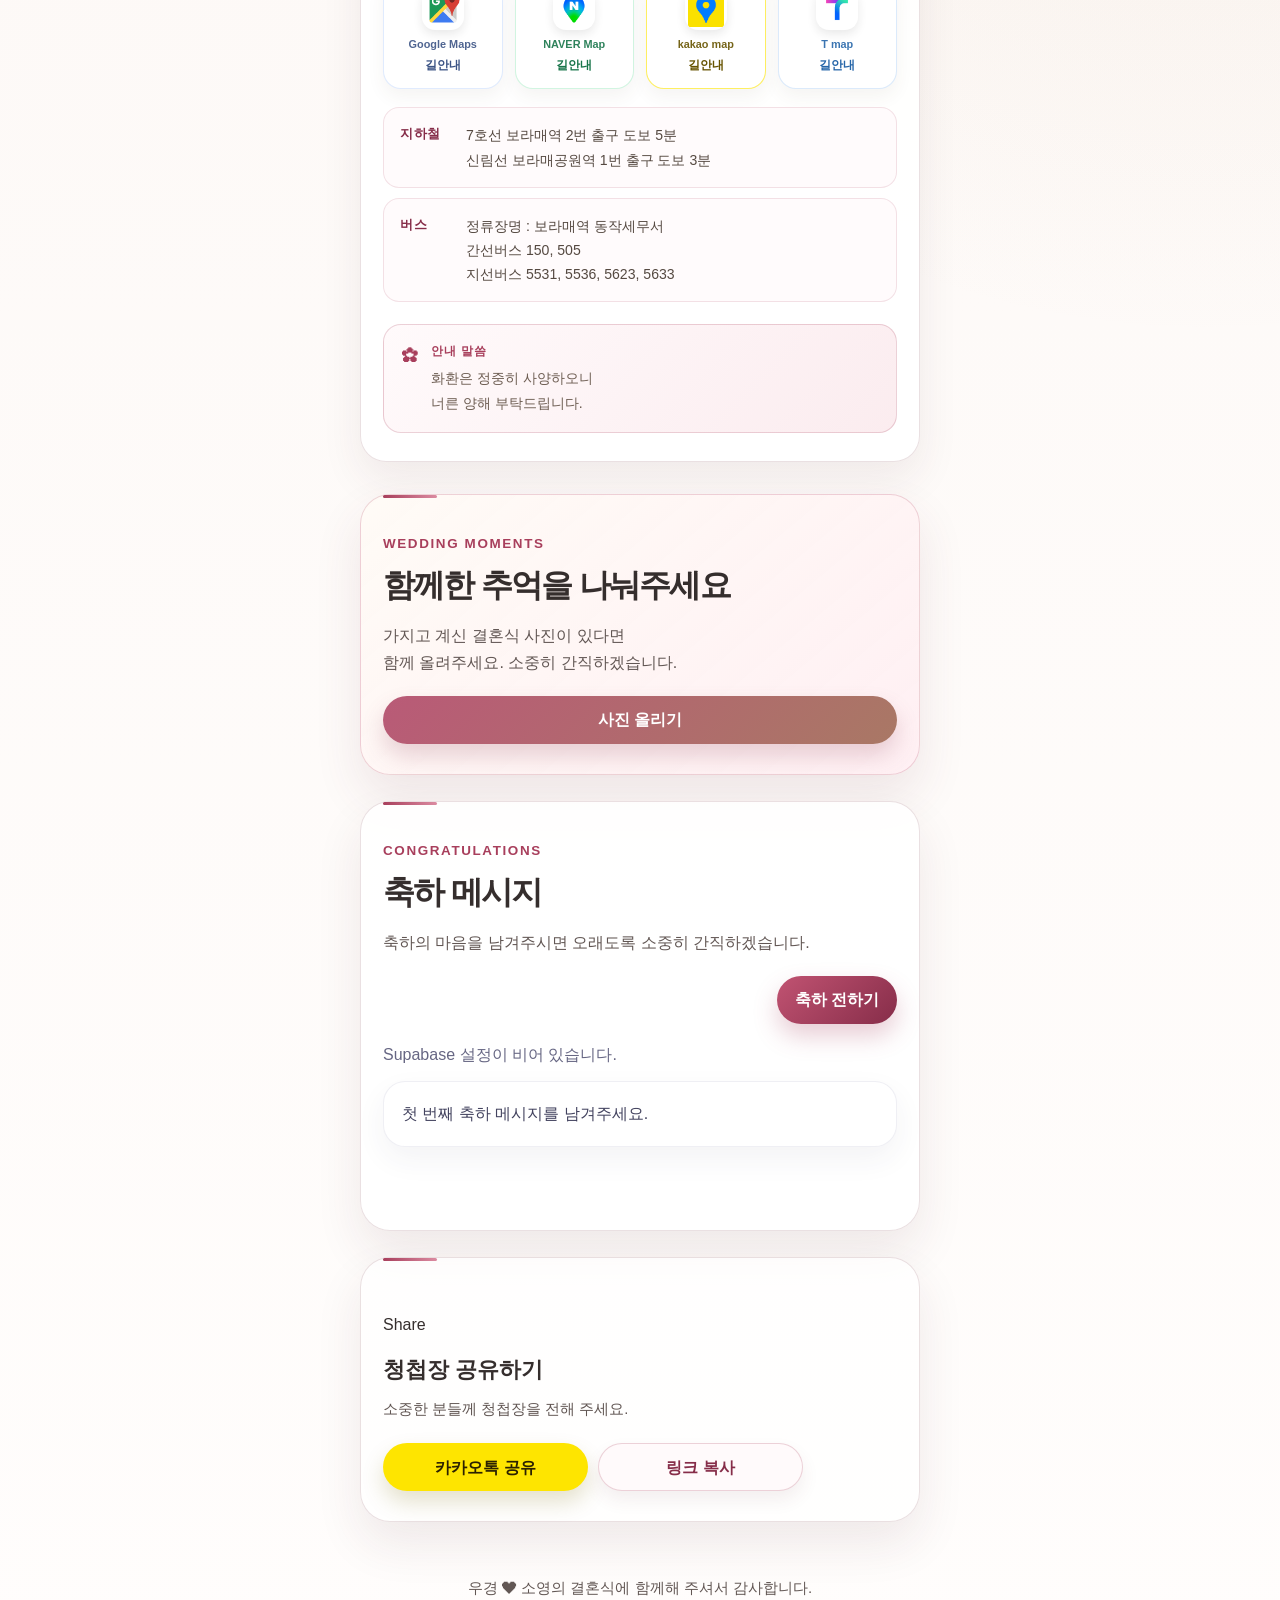
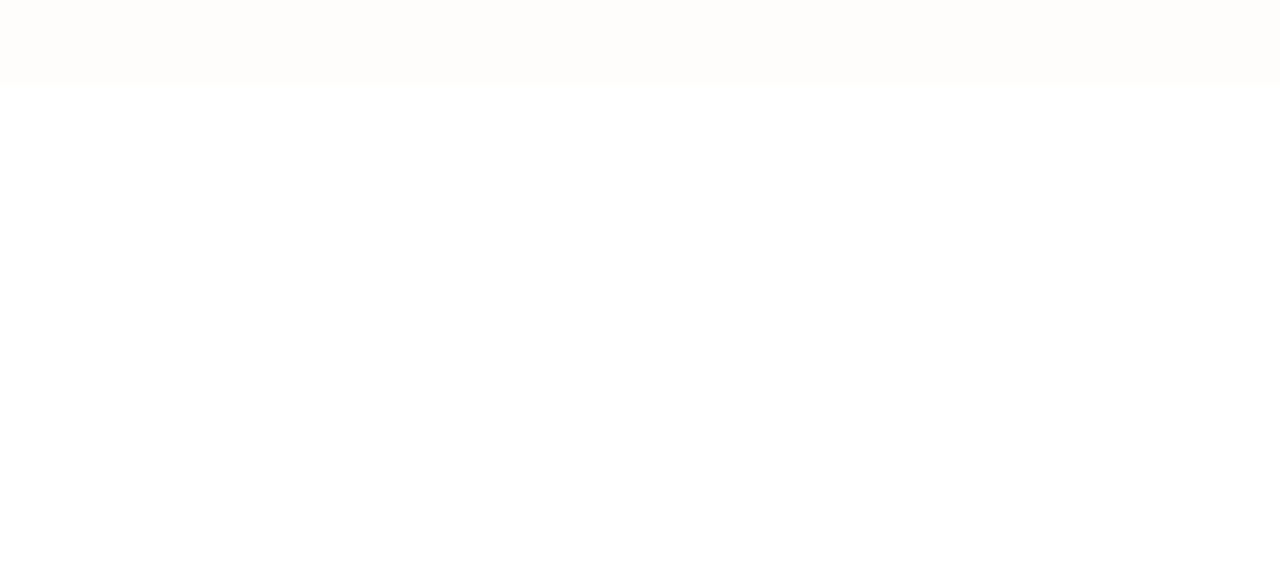
==== commit 74f2ccaf: "Balance thank-you cover viewport layout" ====
--- a/index.html
+++ b/index.html
@@ -2,7 +2,7 @@
 <html lang="ko">
 
 <head>
-  <script src="./version-check.js?v=20261126.7"></script>
+  <script src="./version-check.js?v=20261126.8"></script>
   <link rel="icon" href="./assets/photos/main_logo.png" type="image/png" />
 
   <meta charset="UTF-8" />
@@ -32,12 +32,16 @@
     /* Kept here so visitors with an older imported stylesheet still receive the post-wedding cover layout. */
     .invitation-cover.thank-you-stage {
       --cover-stage-height: 100svh;
+      height: 100svh;
     }
     .invitation-cover-inner.thank-you-cover {
       width: 100%;
-      min-height: auto;
-      padding: 0 0 14px;
-      justify-content: flex-start;
+      height: 100svh;
+      min-height: 100svh;
+      padding: 0 0 10px;
+      display: grid;
+      grid-template-rows: minmax(0, 1fr) auto auto;
+      align-content: stretch;
     }
     .thank-you-cover .cover-illustration-frame {
       width: 100%;
@@ -45,6 +49,7 @@
       border-radius: 0;
       display: flex;
       justify-content: center;
+      align-items: stretch;
       background: transparent;
       box-shadow: none;
     }
@@ -52,10 +57,12 @@
       display: block;
       width: auto;
       max-width: 100%;
-      height: auto;
-      max-height: 52svh;
+      height: 100%;
+      max-height: none;
       margin: 0 auto;
     }
+    .thank-you-cover .cover-countdown { margin-top: 8px; }
+    .thank-you-cover .cover-scroll-hint { margin: 8px 0 0; }
   </style>
   <script>
     if ('scrollRestoration' in history) history.scrollRestoration = 'manual';
@@ -446,7 +453,7 @@
 
   <script src="https://cdn.jsdelivr.net/npm/@supabase/supabase-js@2"></script>
   <script src="https://t1.kakaocdn.net/kakao_js_sdk/2.8.1/kakao.min.js"></script>
-  <script type="module" src="./scripts/main.js?v=20261126.7"></script>
+  <script type="module" src="./scripts/main.js?v=20261126.8"></script>
 </body>
 
 </html>
